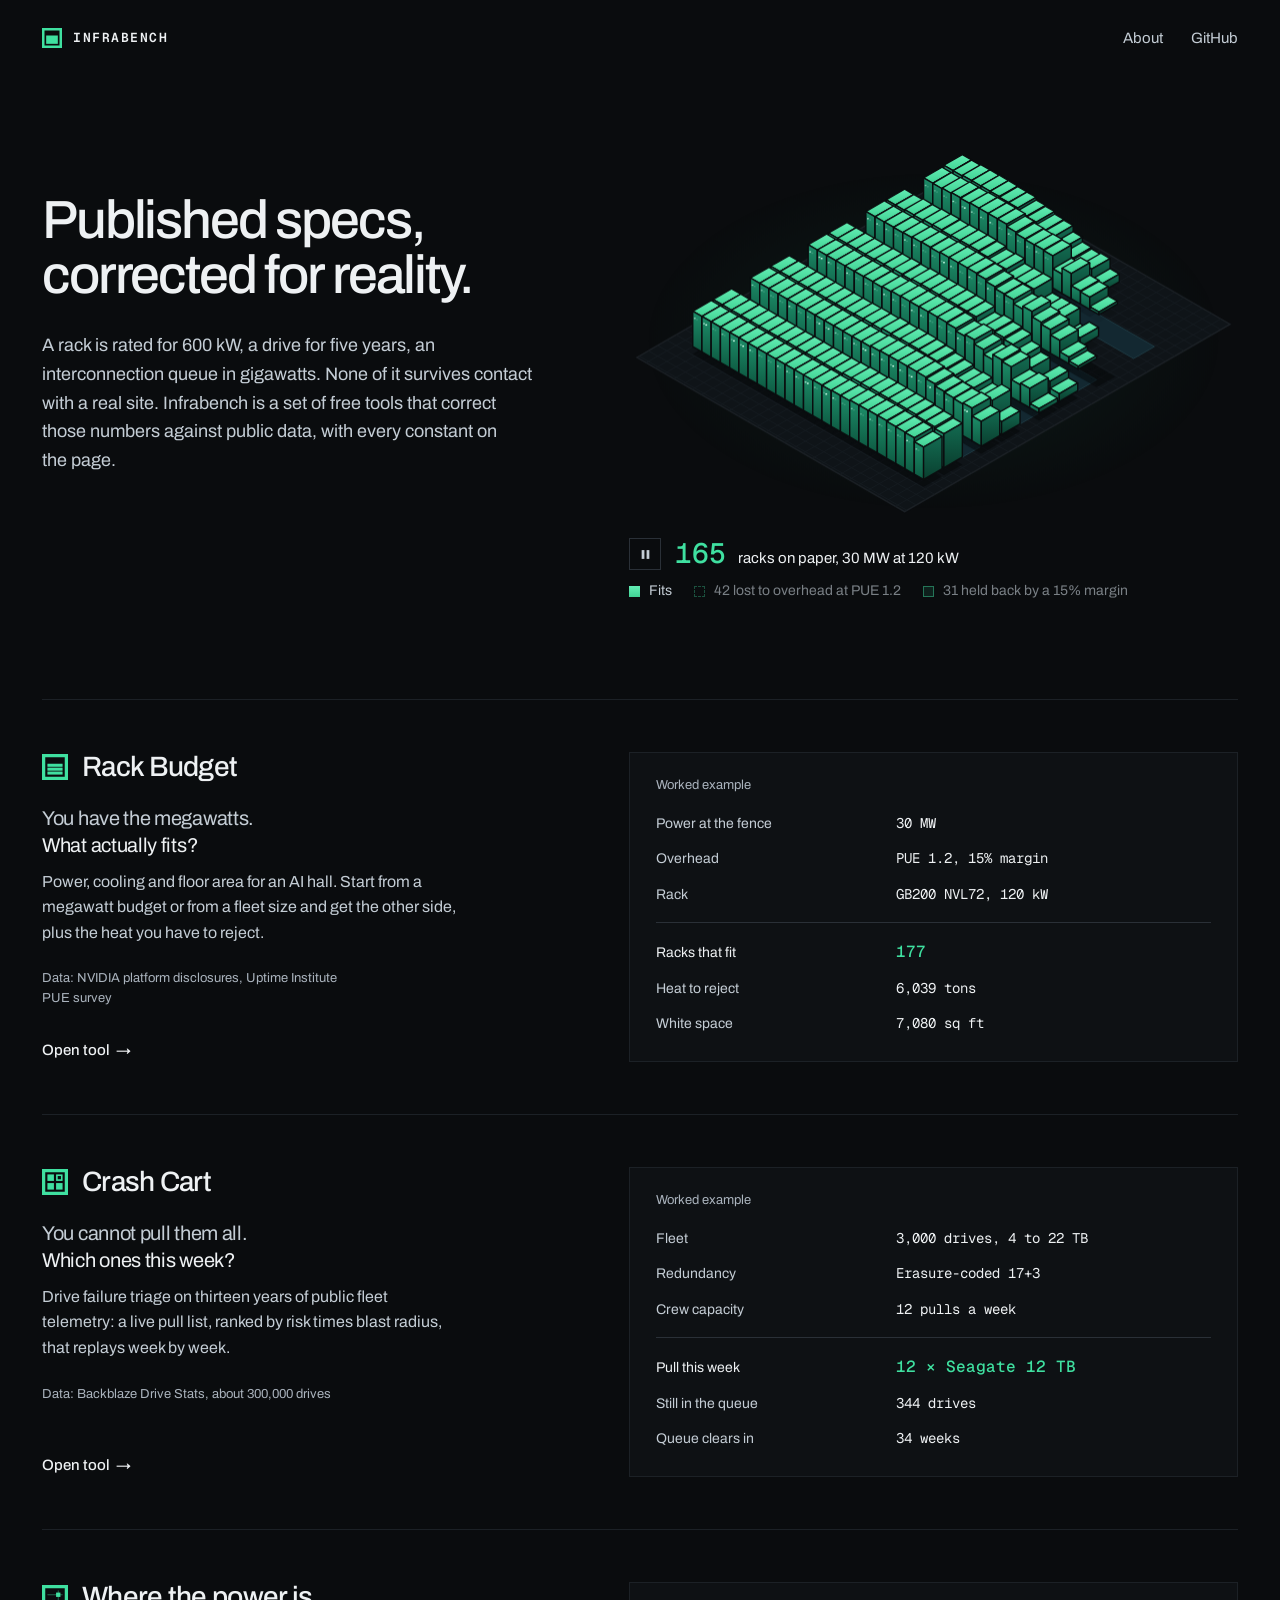
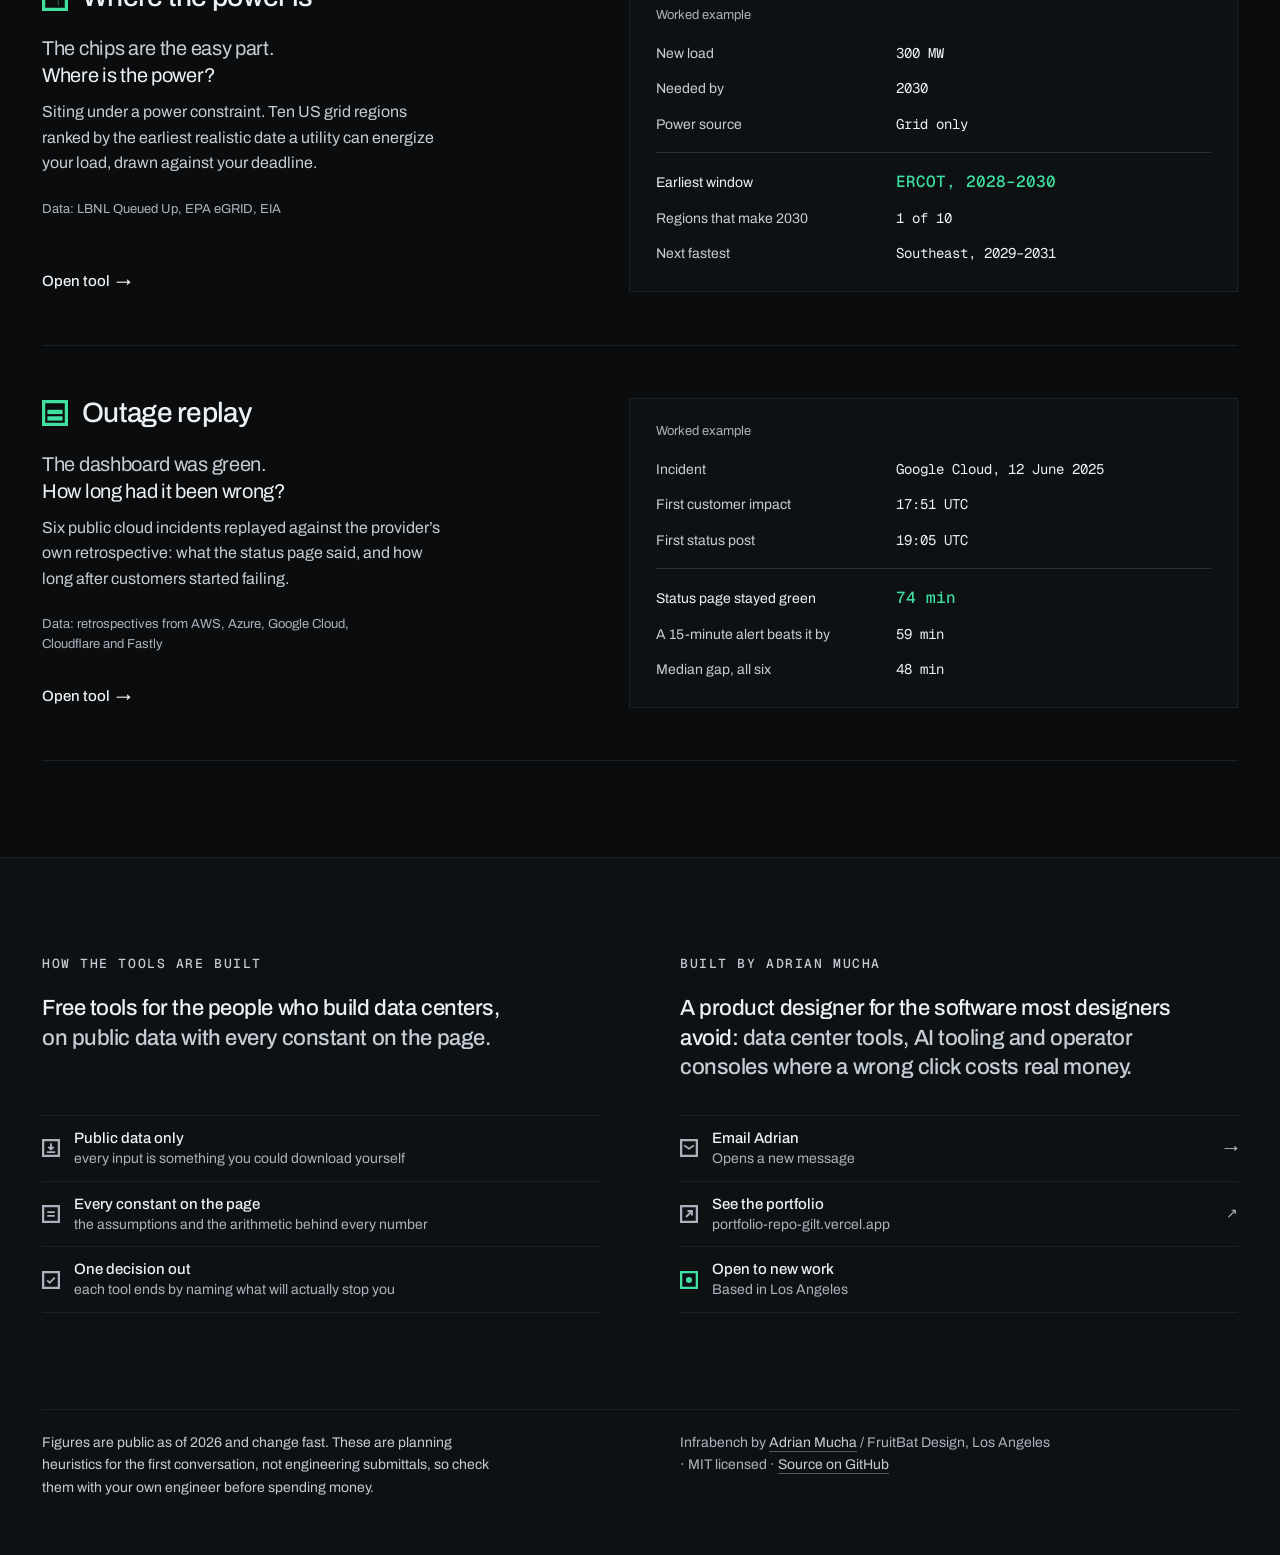
==== index.html @ 95b8adca "Point Email Adrian at hello@adrianmucha.us The sign-off's mailto on the home page and all four tool " ====
<!DOCTYPE html>
<html lang="en">
<head>
<meta charset="utf-8">
<meta name="viewport" content="width=device-width, initial-scale=1">
<title>Infrabench · Tools for the people who build data centers</title>
<meta name="description" content="Open tools for data center and infrastructure work. Public data, every constant shown, one decision out. Built by Adrian Mucha.">
<meta property="og:title" content="Infrabench · Tools for the people who build data centers">
<meta property="og:description" content="Open tools for data center and infrastructure work. Public data, every constant shown, one decision out.">
<meta property="og:type" content="website">
<meta property="og:image" content="/og.png">
<meta name="twitter:card" content="summary_large_image">
<link rel="icon" href="/favicon.svg" type="image/svg+xml">
<link rel="icon" href="/favicon.png" type="image/png">
<link rel="apple-touch-icon" href="/apple-touch-icon.png">
<link rel="preconnect" href="https://fonts.googleapis.com">
<link rel="preconnect" href="https://fonts.gstatic.com" crossorigin>
<link href="https://fonts.googleapis.com/css2?family=Archivo:wght@400;500;600&family=Geist+Mono:wght@400;500;600&display=swap" rel="stylesheet">
<link rel="preconnect" href="https://www.googletagmanager.com">
<script src="/assets/analytics.js"></script>
<script defer src="https://cdn.vercel-insights.com/v1/script.js"></script>
<!-- Google tag (gtag.js) -->
<script async src="https://www.googletagmanager.com/gtag/js?id=G-B4K7J0G5X6"></script>
<script>
  window.dataLayer = window.dataLayer || [];
  function gtag(){dataLayer.push(arguments);}
  gtag('js', new Date());
  gtag('config', 'G-B4K7J0G5X6');
</script>
<style>
  /* The index is a table of contents, not a landing page: a statement, the four tools
     with the answer each one gives, and who made them. Decoration is out; the brand
     glyphs and the worked examples carry the page. Mono is for the wordmark and for
     numbers, never for labels. Green marks the brand and the answer; its one other use is
     the focus ring. */
  :root{
    color-scheme:dark;
    --bg:#0A0C0E;          /* page surface */
    --bg2:#0E1114;         /* raised, one step */
    --line:#1C2126;        /* hairline */
    --line2:#2A3037;       /* stronger rule */
    --tx:#EEF1F3;          /* primary text */
    /* The greys are set for APCA, not only WCAG 2: secondary text carries body copy, so it
       clears Lc 75 on both surfaces; fine print is 13-14 px labels, so it clears Lc 60.
       Each was lifted in OKLCH lightness alone, keeping its chroma and hue. */
    --tx2:#C4CDD5;         /* secondary text   oklch(0.843 0.015 248), Lc 75 */
    --tx3:#AAB3BD;         /* fine print       oklch(0.763 0.018 254), Lc 60 */
    --grn:#3FE0A0;         /* signal green: the brand glyph, the answer, and focus */
    /* Role tokens for controls. Same values as some text and surface tokens today, but
       their own roles, so a change to text colour never repaints a button by accident. */
    --action-bg:#EEF1F3;         /* the one filled action */
    --action-bg-hover:#FFFFFF;
    --action-fg:#0A0C0E;
    --control-border:#2A3037;    /* outlined controls */
    --control-border-hover:#7B838D;
    --link-underline:rgba(168,176,184,.45);
    /* One role-based scale. Larger screens step it up by redefining these, not by
       resizing selectors one at a time. */
    --fs-caption:13px;               /* sources, figure captions, the wordmark */
    --fs-small:14px;                 /* ledger rows, the legend, the footer */
    --fs-ui:15px;                    /* nav, links, buttons, the hall's label */
    --fs-body:16px;                  /* descriptions, about copy, a ledger's answer */
    --fs-lead:18px;                  /* the intro paragraph */
    --fs-sub:20px;                   /* each tool's question */
    --fs-heading:22px;               /* about headings */
    --fs-title:28px;                 /* tool names, the hall's counter */
    --fs-display:clamp(38px,4.2vw,60px);
    /* The page's two columns. The intro, every tool row and the about section share them,
       so the hall, the worked examples and the credit all start on the same edge. */
    --cols:minmax(0,5fr) minmax(0,6fr);
    --col-gap:80px;
    --sans:"Archivo",-apple-system,BlinkMacSystemFont,"Segoe UI",Helvetica,Arial,sans-serif;
    --mono:"Geist Mono",ui-monospace,SFMono-Regular,Menlo,Consolas,monospace;
  }
  /* on the narrowest phones the headline drops a little so it keeps its two-line break */
  @media(max-width:700px){:root{--fs-lead:17px;--fs-display:clamp(34px,9.7vw,38px)}}
  @media(min-width:1680px){:root{--fs-caption:14px;--fs-small:15px;--fs-ui:16px;--fs-body:17px;--fs-lead:20px;
    --fs-sub:23px;--fs-heading:26px;--fs-title:34px;--fs-display:72px;--col-gap:112px}}
  @media(min-width:2200px){:root{--fs-small:16px;--fs-body:18px;--fs-lead:21px;--fs-sub:24px;--fs-title:36px;--fs-display:80px;--col-gap:136px}}
  *{box-sizing:border-box}
  html{-webkit-text-size-adjust:100%;text-size-adjust:100%}
  body{margin:0;background:var(--bg);color:var(--tx);font-family:var(--sans);font-size:var(--fs-body);line-height:1.6;
    -webkit-font-smoothing:antialiased;-moz-osx-font-smoothing:grayscale}
  .wrap{max-width:1260px;margin:0 auto;padding:0 32px}
  @media(max-width:640px){.wrap{padding:0 20px}}
  a{color:inherit}
  :focus-visible{outline:2px solid var(--grn);outline-offset:3px}
  .sr-only{position:absolute;width:1px;height:1px;margin:-1px;padding:0;overflow:hidden;clip:rect(0 0 0 0);white-space:nowrap;border:0}
  .skip{position:absolute;inset-inline-start:-9999px;top:0;z-index:10;padding:12px 18px;background:var(--action-bg);color:var(--action-fg);font-weight:600;font-size:var(--fs-ui)}
  .skip:focus{inset-inline-start:0}
  .glyph{color:var(--grn);flex:none;display:block}

  /* ---------- header ---------- */
  .top{display:flex;align-items:center;justify-content:space-between;gap:24px;min-height:76px}
  .brand{display:inline-flex;align-items:center;gap:11px;text-decoration:none;
    font-family:var(--mono);font-size:var(--fs-caption);font-weight:600;letter-spacing:.12em;text-transform:uppercase}
  .brand .glyph{width:20px;height:20px}
  .top nav{display:flex;gap:28px}
  .top nav a{font-size:var(--fs-ui);color:var(--tx2);text-decoration:none;padding:12px 0}
  .top nav a:hover{color:var(--tx)}

  /* ---------- intro: the statement, and the hall that proves it ----------
     Same column split as the tool rows, so the hall lines up with the worked examples.
     The figure spans two rows through a subgrid, the drawing in the first and its caption
     in the second, so the text centers on the hall itself rather than on hall plus caption. */
  .intro{display:grid;grid-template-columns:var(--cols);grid-template-rows:auto auto;column-gap:var(--col-gap);padding-block:72px 96px}
  .intro-text{grid-column:1;grid-row:1;align-self:center}
  /* side by side, the column is the measure; stacked, 14ch keeps the two-line break */
  @media(min-width:901px){.intro h1{max-width:none}}
  @media(max-width:900px){
    .intro{grid-template-columns:minmax(0,1fr);grid-template-rows:none;row-gap:44px}
    .intro-text,.intro .hall{grid-column:auto;grid-row:auto}
    .intro .hall{display:block}
  }
  @media(max-width:700px){.intro{padding-block:40px 64px;row-gap:36px}}
  h1{font-size:var(--fs-display);font-weight:500;line-height:1.02;letter-spacing:-.04em;margin:0;max-width:14ch;text-wrap:balance}
  /* ch is Archivo's 0, about a quarter wider than its average letter: 50ch is ~66 characters */
  .lede{font-size:var(--fs-lead);color:var(--tx2);max-width:50ch;margin:28px 0 0;text-wrap:pretty}
  @media(max-width:700px){.lede{margin-top:22px}}

  /* The hall. 30 MW at 120 kW a rack is 250 racks on paper. PUE 1.2 takes 42 of them
     (25 MW of IT is 208 racks) and a 15 percent margin holds back 31 more, leaving 177.
     All 250 positions are drawn: solid where a rack fits, dashed where the overhead took
     it, glass where the margin holds it back. The brand mark's grammar, the spec drawn
     over the solid, at the scale of a room. It is a canvas so the racks can move: the hall
     builds itself, then each correction is a scan that sweeps the hall, and the racks it
     cannot power sink into their outlines as it passes; the ones left standing run status lights.
     Then a long hold on the answer, and the hall rebuilds. Without motion it is simply the
     answer, still, and the play control never appears. The aspect is set here so the space
     is held before the script draws. */
  .hall{grid-column:2;grid-row:1 / span 2;display:grid;grid-template-rows:subgrid;margin:0}
  .hall canvas{display:block;width:100%;height:auto;aspect-ratio:308.5 / 188.7}
  .hall figcaption{margin-top:18px}
  /* top-aligned, so the button stays level with the counter when the label reserves two lines */
  .tally{display:flex;align-items:flex-start;gap:14px}
  .read{display:flex;align-items:baseline;gap:12px;margin:0}
  .read .n{font-family:var(--mono);font-size:var(--fs-title);font-weight:500;line-height:1.1;color:var(--grn);font-variant-numeric:tabular-nums}
  /* The three step labels share one grid cell, so the cell is always as tall as the
     longest, which wraps on a small phone, and nothing below it moves as they change.
     The idle ones are hidden from screen readers too; visibility waits out the fade. */
  .read .what{display:grid;min-width:0;font-size:var(--fs-ui);line-height:1.45;color:var(--tx)}
  .read .what > span{grid-area:1 / 1;visibility:hidden;opacity:0;transition:opacity .35s ease,visibility 0s linear .35s}
  .read .what > .on{visibility:visible;opacity:1;transition:opacity .45s ease .25s,visibility 0s}
  /* play and pause, in front of the counter like a player's transport */
  .pp{flex:none;display:grid;place-items:center;width:32px;height:32px;padding:0;background:none;
    border:1px solid var(--control-border);color:var(--tx2);cursor:pointer}
  .pp:hover{color:var(--tx);border-color:var(--control-border-hover)}
  /* the display above would otherwise beat the attribute, leaving a dead button when nothing moves */
  .pp[hidden]{display:none}
  .pp svg{width:11px;height:11px;display:block}
  .pp .i-play,.pp.is-paused .i-pause{display:none}
  .pp.is-paused .i-play{display:block}
  .keys{display:flex;flex-wrap:wrap;gap:6px 22px;margin:10px 0 0;padding:0;list-style:none;font-size:var(--fs-small);color:var(--tx2)}
  /* a long legend item wraps rather than running off a narrow screen; its swatch stays on the first line */
  .key{display:inline-flex;align-items:flex-start;gap:9px}
  .sw{width:11px;height:11px;flex:none;margin-top:calc((1lh - 11px) / 2)}
  .sw.fit{background:linear-gradient(#63EEB4,#41D294)}
  .sw.oh{border:1px dashed rgba(63,224,160,.55)}
  .sw.mg{border:1px solid rgba(63,224,160,.8);background:rgba(63,224,160,.16)}
  /* while it plays, each key lights when its correction lands */
  .keys .key{transition:opacity .9s ease}
  /* still legible while it waits (Lc 34, above APCA's floor of 30 for inactive text) */
  .hall[data-step="0"] .key.oh,.hall[data-step="0"] .key.mg,.hall[data-step="1"] .key.mg{opacity:.6}

  /* ---------- the tools ----------
     One row per tool. The left column says what it is; the right shows what it gives
     back, using the inputs the tool opens with, so the numbers here match the page you
     land on. The whole row is the link; the visible "Open tool" is its label. */
  .tools{list-style:none;margin:0;padding:0;border-top:1px solid var(--line)}
  .tool{position:relative;display:grid;grid-template-columns:var(--cols);grid-template-rows:auto 1fr;
    grid-template-areas:"text ex" "go ex";column-gap:var(--col-gap);padding:52px 0;border-bottom:1px solid var(--line)}
  .t-text{grid-area:text}
  /* stacked: the link follows the example instead of splitting the tool from it */
  @media(max-width:900px){.tool{grid-template-columns:minmax(0,1fr);grid-template-rows:none;grid-template-areas:"text" "ex" "go";padding:40px 0 36px}
    .tool .ex{margin-top:28px}}
  .t-name{display:flex;align-items:center;gap:14px;margin:0;font-size:var(--fs-title);font-weight:500;letter-spacing:-.025em;line-height:1.1}
  .t-name .glyph{width:26px;height:26px}
  .t-q{font-size:var(--fs-sub);line-height:1.35;letter-spacing:-.015em;color:var(--tx);margin:22px 0 0}
  .t-q span{display:block;color:var(--tx2)}
  .t-d{font-size:var(--fs-body);color:var(--tx2);margin:10px 0 0;max-width:46ch;text-wrap:pretty}
  .t-src{font-size:var(--fs-caption);line-height:1.5;color:var(--tx3);margin:24px 0 0;max-width:46ch;text-wrap:pretty}
  .go{grid-area:go;align-self:end;justify-self:start;display:inline-flex;align-items:baseline;gap:6px;padding-top:28px;
    font-size:var(--fs-ui);font-weight:500;color:var(--tx);text-decoration:none}
  /* the arrow is part of the link, so it takes the link's colour; green is not for actions */
  /* stretch the link over the row, and draw its focus ring around the row */
  .go::after{content:"";position:absolute;inset:0}
  .go:focus-visible{outline:none}
  .go:focus-visible::after{outline:2px solid var(--grn);outline-offset:8px}
  .tool:hover .go{text-decoration:underline;text-decoration-thickness:1px;text-underline-offset:.3em}

  /* the worked example: inputs, a rule, then what comes out. The answer is green. */
  .ex{grid-area:ex;align-self:start;margin:0;background:var(--bg2);border:1px solid var(--line);padding:22px 26px 20px}
  @media(max-width:640px){.ex{padding:18px 18px 16px}}
  .ex figcaption{font-size:var(--fs-caption);color:var(--tx3);margin:0 0 10px}
  /* Narrow panel: label at the start, value at the end of the same row. Wide panel: the
     labels form a column and each value sits beside its own, since a value 450 px from
     its label groups with the label below it instead. The panel decides, not the viewport. */
  .ex{container-type:inline-size}
  .ex dl{margin:0}
  .ex dl div{display:flex;flex-wrap:wrap;justify-content:space-between;align-items:baseline;gap:2px 24px;padding:6px 0}
  .ex dt{font-size:var(--fs-small);color:var(--tx2)}
  .ex dd{margin:0;margin-inline-start:auto;font-family:var(--mono);font-size:var(--fs-small);color:var(--tx);text-align:end;font-variant-numeric:tabular-nums}
  .ex .out{border-top:1px solid var(--line2);margin-top:10px;padding-top:16px}
  @container (min-width:460px){
    /* one label track for all four panels (the longest label is 12.4em), so every value
       column starts on the same edge; a longer label would widen it rather than wrap */
    .ex dl{display:grid;grid-template-columns:minmax(max-content,13em) minmax(0,1fr);align-items:baseline}
    .ex dl div{display:contents}
    .ex dt,.ex dd{padding-block:6px}
    .ex dd{margin:0;padding-inline-start:32px;text-align:start}
    /* the gap between the cells is padding, not column-gap, and the rule above the answers
       is drawn once as its own full-width row: on the cells, baseline alignment stepped it */
    .ex .out::before{content:"";grid-column:1 / -1;border-top:1px solid var(--line2);margin-top:10px}
    .ex .out dt,.ex .out dd{padding-top:16px}
  }
  .ex .ans dt{color:var(--tx)}
  .ex .ans dd{color:var(--grn);font-size:var(--fs-body);font-weight:500}
  .tool:hover .ex{border-color:var(--line2)}

  @media (prefers-reduced-motion: no-preference){
    html{scroll-behavior:smooth}
    .go .arr{display:inline-block;transition:transform .18s ease}
    .tool:hover .go .arr{transform:translateX(4px)}
    .ex{transition:border-color .18s ease}
  }

  /* ---------- about and footer ----------
     The page's sign-off, built the way the tool pages end theirs, so the suite closes the
     same everywhere: a full-bleed band one step up from the page, and two mirrored halves,
     each a label in the wordmark's voice, a two-tone line and three rows. The halves share
     their rows through a subgrid, so the labels, the lines and the lists start level
     whatever the lines' lengths. The footer keeps the halves: the disclaimer on the left,
     the credit on the right. */
  .about{margin-top:96px;padding-block:96px;background:var(--bg2);border-top:1px solid var(--line);scroll-margin-top:24px}
  footer{background:var(--bg2)}
  .about .wrap,footer .wrap{display:grid;grid-template-columns:repeat(2,minmax(0,1fr));column-gap:var(--col-gap)}
  .about .wrap{grid-template-rows:repeat(3,auto)}
  .so-half{grid-row:span 3;display:grid;grid-template-rows:subgrid}
  .so-label{margin:0 0 20px;font-family:var(--mono);font-size:var(--fs-caption);font-weight:500;letter-spacing:.12em;
    line-height:20px;text-transform:uppercase;color:var(--tx2)}
  .so-line{margin:0;font-size:var(--fs-heading);font-weight:500;letter-spacing:-.02em;line-height:1.35;color:var(--tx);text-wrap:balance}
  .so-line span{color:var(--tx2)}
  .so-rows{align-self:start;list-style:none;margin:32px 0 0;padding:0;border-bottom:1px solid var(--line)}
  .so-rows li > *{display:grid;grid-template-columns:auto minmax(0,1fr) auto;align-items:center;column-gap:14px;padding:12px 0;
    border-top:1px solid var(--line);color:var(--tx2);text-decoration:none}
  .so-rows .glyph{width:18px;height:18px;color:var(--tx3)}
  .so-name{display:block;font-size:var(--fs-ui);font-weight:500;line-height:1.4;color:var(--tx)}
  .so-what{display:block;font-size:var(--fs-small);line-height:1.4;color:var(--tx3)}
  .so-end{font-size:var(--fs-small);color:var(--tx3)}
  /* the links light up on hover; availability is a status, so its glyph stays green */
  .so-rows a:hover .glyph,.so-open .glyph{color:var(--grn)}
  .so-rows a:hover .so-end{color:var(--tx)}
  footer{padding:0 0 56px;font-size:var(--fs-small);color:var(--tx3)}
  /* the rule sits inside the content edge, like the rules between the tool rows */
  footer .wrap::before{content:"";grid-column:1 / -1;border-top:1px solid var(--line);margin-bottom:22px}
  footer p{margin:0;max-width:58ch;text-wrap:pretty}
  /* the disclaimer is three lines of reading, so it takes the body grey (Lc 75); the
     credit beside it stays on the caption grey (Lc 60) */
  footer .fine{color:var(--tx2)}
  /* the credit wraps where it must; the short items after it never split */
  footer .meta span + span{white-space:nowrap}
  /* stacked, the author comes first */
  @media(max-width:900px){
    .about{margin-top:64px;padding-block:64px}
    .about .wrap,footer .wrap{grid-template-columns:minmax(0,1fr)}
    .about .wrap{grid-template-rows:none;row-gap:64px}
    .so-half{grid-row:auto;display:block}
    .about .me{order:-1}
    .so-line{font-size:var(--fs-sub)}
    footer .wrap{row-gap:14px}
  }
  /* color alone sets these 1.75:1 from the fine print around them; the underline makes them links */
  footer a{color:var(--tx2);white-space:nowrap;text-decoration:underline;text-decoration-thickness:1px;
    text-underline-offset:.3em;text-decoration-color:var(--link-underline)}
  footer a:hover{color:var(--tx);text-decoration-color:currentColor}

  /* ---------- large screens ----------
     The container steps match the tool pages (1260, 1520, 1720) so the wordmark holds
     its place as you move between them. Type steps up with it; a wider frame with the
     laptop sizes inside reads as a small page with big margins. */
  @media(min-width:1680px){
    .wrap{max-width:1520px}
    .top{min-height:84px}
    .brand{gap:12px}
    .brand .glyph{width:22px;height:22px}
    .intro{padding-block:88px 120px}
    .hall figcaption{margin-top:22px}
    .pp{width:36px;height:36px}
    .pp svg{width:12px;height:12px}
    .lede{margin-top:32px}
    .tool{padding:64px 0}
    .t-name{gap:16px}
    .t-name .glyph{width:30px;height:30px}
    .t-q{margin-top:26px}
    .t-d{margin-top:12px}
    .t-src{margin-top:28px}
    .go{padding-top:32px}
    .ex{padding:28px 32px 26px}
    .ex figcaption{margin-bottom:12px}
    .ex dl div,.ex dt,.ex dd{padding-block:8px}
    .ex .out dt,.ex .out dd{padding-top:18px}
    .about{margin-top:120px;padding-block:120px}
    footer{padding:0 0 72px}
    footer .wrap::before{margin-bottom:28px}
  }
  @media(min-width:2200px){.wrap{max-width:1720px}}

  /* Short desktop screens. A 13-inch laptop under browser chrome is about 780 px tall and a
     1366 x 768 one about 640, where the hero filled the whole screen and the page looked
     finished at the fold. Here the intro tightens and the hall caps its height at the
     viewport less 400 px (by width, so it scales and keeps its edge; 1.635 is its aspect),
     which leaves the first tool's name and question showing below it. */
  @media(min-width:901px) and (max-height:860px){
    .intro{padding-block:40px 56px}
    .hall canvas{width:min(100%,max(320px,calc((100vh - 400px) * 1.635)))}
  }
</style>
</head>
<body>

<a class="skip" href="#main">Skip to content</a>

<!-- Brand glyphs from .github/assets/logo/glyph: the drawn mark, and one per tool in
     the same grammar. Inlined so they take the page's green through currentColor. -->
<svg width="0" height="0" style="position:absolute" aria-hidden="true">
  <symbol id="g-infrabench" viewBox="0 0 24 24"><rect x="1.5" y="1.5" width="21" height="21" fill="none" stroke="currentColor" stroke-width="3"/><rect x="5" y="9" width="14" height="10" fill="currentColor"/></symbol>
  <symbol id="g-rack-budget" viewBox="0 0 24 24"><rect x="1.5" y="1.5" width="21" height="21" fill="none" stroke="currentColor" stroke-width="3"/><rect x="5" y="16.2" width="14" height="2.8" fill="currentColor"/><rect x="5" y="12.6" width="14" height="2.8" fill="currentColor"/><rect x="5" y="9" width="14" height="2.8" fill="currentColor"/></symbol>
  <symbol id="g-crash-cart" viewBox="0 0 24 24"><rect x="1.5" y="1.5" width="21" height="21" fill="none" stroke="currentColor" stroke-width="3"/><rect x="5" y="5" width="6" height="6" fill="currentColor"/><rect x="5" y="13" width="6" height="6" fill="currentColor"/><rect x="13" y="13" width="6" height="6" fill="currentColor"/><rect x="13.75" y="5.75" width="4.5" height="4.5" fill="none" stroke="currentColor" stroke-width="1.5"/></symbol>
  <symbol id="g-power-map" viewBox="0 0 24 24"><rect x="1.5" y="1.5" width="21" height="21" fill="none" stroke="currentColor" stroke-width="3"/><line x1="5" y1="9" x2="19" y2="9" stroke="currentColor" stroke-width="0.8" opacity="0.5"/><line x1="15" y1="5" x2="15" y2="19" stroke="currentColor" stroke-width="0.8" opacity="0.5"/><rect x="13" y="7" width="4" height="4" fill="currentColor"/></symbol>
  <symbol id="g-outage-replay" viewBox="0 0 24 24"><rect x="1.5" y="1.5" width="21" height="21" fill="none" stroke="currentColor" stroke-width="3"/><rect x="5" y="9" width="14" height="4" fill="currentColor"/><rect x="5" y="15" width="14" height="4" fill="currentColor"/></symbol>
  <symbol id="g-public" viewBox="0 0 24 24"><rect x="1.5" y="1.5" width="21" height="21" fill="none" stroke="currentColor" stroke-width="3"/><path d="M12 5.5v8M8.5 10.5 12 14l3.5-3.5M6.5 17.5h11" fill="none" stroke="currentColor" stroke-width="2.4"/></symbol>
  <symbol id="g-const" viewBox="0 0 24 24"><rect x="1.5" y="1.5" width="21" height="21" fill="none" stroke="currentColor" stroke-width="3"/><path d="M7 9.5h10M7 14.5h10" fill="none" stroke="currentColor" stroke-width="2.4"/></symbol>
  <symbol id="g-decide" viewBox="0 0 24 24"><rect x="1.5" y="1.5" width="21" height="21" fill="none" stroke="currentColor" stroke-width="3"/><path d="M7 12.5l3.2 3.2L17 8.8" fill="none" stroke="currentColor" stroke-width="2.4"/></symbol>
  <symbol id="g-mail" viewBox="0 0 24 24"><rect x="1.5" y="1.5" width="21" height="21" fill="none" stroke="currentColor" stroke-width="3"/><path d="M5.5 8.5 12 13l6.5-4.5" fill="none" stroke="currentColor" stroke-width="2.4"/></symbol>
  <symbol id="g-out" viewBox="0 0 24 24"><rect x="1.5" y="1.5" width="21" height="21" fill="none" stroke="currentColor" stroke-width="3"/><path d="M8 16 16 8M10 8h6v6" fill="none" stroke="currentColor" stroke-width="2.4"/></symbol>
  <symbol id="g-open" viewBox="0 0 24 24"><rect x="1.5" y="1.5" width="21" height="21" fill="none" stroke="currentColor" stroke-width="3"/><circle cx="12" cy="12" r="4" fill="currentColor"/></symbol>
</svg>

<header class="wrap top">
  <a class="brand" href="/"><svg class="glyph" aria-hidden="true"><use href="#g-infrabench"/></svg>Infrabench</a>
  <nav aria-label="Site">
    <a href="#about">About</a>
    <a href="https://github.com/adrianomucha/infrabench" target="_blank" rel="noopener">GitHub</a>
  </nav>
</header>

<main id="main" tabindex="-1">

<div class="wrap intro">
  <div class="intro-text">
    <h1>Published specs, corrected for reality.</h1>
    <p class="lede">A rack is rated for 600&nbsp;kW, a drive for five years, an interconnection queue in gigawatts. None of it survives contact with a real site. Infrabench is a set of free tools that correct those numbers against public data, with every constant on the page.</p>
  </div>
  <figure class="hall">
    <!-- drawn by the script at the end of the page; its aspect is set in the styles so
         the space is reserved before it runs -->
    <canvas id="hall" aria-hidden="true"></canvas>
    <figcaption>
      <div class="tally">
        <button class="pp" id="hallPlay" type="button" aria-label="Pause the animation" title="Pause the animation" hidden>
          <svg class="i-pause" viewBox="0 0 10 10" aria-hidden="true"><rect x="1.5" y="1" width="2.5" height="8" fill="currentColor"/><rect x="6" y="1" width="2.5" height="8" fill="currentColor"/></svg>
          <svg class="i-play" viewBox="0 0 10 10" aria-hidden="true"><path d="M2.6 1L9.6 5L2.6 9Z" fill="currentColor"/></svg>
        </button>
        <p class="read"><span class="n" id="hallN">177</span> <span class="what" id="hallWhat"><span>racks on paper, 30&nbsp;MW at 120&nbsp;kW</span><span>racks after PUE&nbsp;1.2</span><span class="on">racks fit, of 250 on paper</span></span></p>
      </div>
      <ul class="keys">
        <li class="key"><span class="sw fit" aria-hidden="true"></span>Fits</li>
        <li class="key oh"><span class="sw oh" aria-hidden="true"></span>42 lost to overhead at PUE&nbsp;1.2</li>
        <li class="key mg"><span class="sw mg" aria-hidden="true"></span>31 held back by a 15% margin</li>
      </ul>
    </figcaption>
  </figure>
</div>

<div class="wrap">
  <!-- Example figures are each tool's opening state. If a tool's defaults or model
       change, update its numbers here to match. -->
  <ol class="tools" role="list" aria-label="Tools">

    <li class="tool">
      <div class="t-text">
        <h2 class="t-name"><svg class="glyph" aria-hidden="true"><use href="#g-rack-budget"/></svg>Rack Budget</h2>
        <p class="t-q"><span>You have the megawatts.</span> What actually fits?</p>
        <p class="t-d">Power, cooling and floor area for an AI hall. Start from a megawatt budget or from a fleet size and get the other side, plus the heat you have to reject.</p>
        <p class="t-src">Data: NVIDIA platform disclosures, Uptime Institute PUE survey</p>
      </div>
      <figure class="ex">
        <figcaption>Worked example</figcaption>
        <dl>
          <div><dt>Power at the fence</dt><dd>30&nbsp;MW</dd></div>
          <div><dt>Overhead</dt><dd>PUE&nbsp;1.2, 15% margin</dd></div>
          <div><dt>Rack</dt><dd>GB200 NVL72, 120&nbsp;kW</dd></div>
          <div class="out ans"><dt>Racks that fit</dt><dd>177</dd></div>
          <div><dt>Heat to reject</dt><dd>6,039&nbsp;tons</dd></div>
          <div><dt>White space</dt><dd>7,080&nbsp;sq&nbsp;ft</dd></div>
        </dl>
      </figure>
      <a class="go" href="/rack-budget/">Open tool<span class="sr-only">: Rack Budget</span><span class="arr" aria-hidden="true">&rarr;</span></a>
    </li>

    <li class="tool">
      <div class="t-text">
        <h2 class="t-name"><svg class="glyph" aria-hidden="true"><use href="#g-crash-cart"/></svg>Crash Cart</h2>
        <p class="t-q"><span>You cannot pull them all.</span> Which ones this week?</p>
        <p class="t-d">Drive failure triage on thirteen years of public fleet telemetry: a live pull list, ranked by risk times blast radius, that replays week by week.</p>
        <p class="t-src">Data: Backblaze Drive Stats, about 300,000 drives</p>
      </div>
      <figure class="ex">
        <figcaption>Worked example</figcaption>
        <dl>
          <div><dt>Fleet</dt><dd>3,000 drives, 4 to 22&nbsp;TB</dd></div>
          <div><dt>Redundancy</dt><dd>Erasure-coded 17+3</dd></div>
          <div><dt>Crew capacity</dt><dd>12 pulls a week</dd></div>
          <div class="out ans"><dt>Pull this week</dt><dd>12&nbsp;&times; Seagate 12&nbsp;TB</dd></div>
          <div><dt>Still in the queue</dt><dd>344&nbsp;drives</dd></div>
          <div><dt>Queue clears in</dt><dd>34&nbsp;weeks</dd></div>
        </dl>
      </figure>
      <a class="go" href="/crash-cart/">Open tool<span class="sr-only">: Crash Cart</span><span class="arr" aria-hidden="true">&rarr;</span></a>
    </li>

    <li class="tool">
      <div class="t-text">
        <h2 class="t-name"><svg class="glyph" aria-hidden="true"><use href="#g-power-map"/></svg>Where the power is</h2>
        <p class="t-q"><span>The chips are the easy part.</span> Where is the power?</p>
        <p class="t-d">Siting under a power constraint. Ten US grid regions ranked by the earliest realistic date a utility can energize your load, drawn against your deadline.</p>
        <p class="t-src">Data: LBNL Queued Up, EPA eGRID, EIA</p>
      </div>
      <figure class="ex">
        <figcaption>Worked example</figcaption>
        <dl>
          <div><dt>New load</dt><dd>300&nbsp;MW</dd></div>
          <div><dt>Needed by</dt><dd>2030</dd></div>
          <div><dt>Power source</dt><dd>Grid only</dd></div>
          <div class="out ans"><dt>Earliest window</dt><dd>ERCOT, 2028&ndash;2030</dd></div>
          <div><dt>Regions that make 2030</dt><dd>1 of 10</dd></div>
          <div><dt>Next fastest</dt><dd>Southeast, 2029&ndash;2031</dd></div>
        </dl>
      </figure>
      <a class="go" href="/where-the-power-is/">Open tool<span class="sr-only">: Where the power is</span><span class="arr" aria-hidden="true">&rarr;</span></a>
    </li>

    <li class="tool">
      <div class="t-text">
        <h2 class="t-name"><svg class="glyph" aria-hidden="true"><use href="#g-outage-replay"/></svg>Outage replay</h2>
        <p class="t-q"><span>The dashboard was green.</span> How long had it been wrong?</p>
        <p class="t-d">Six public cloud incidents replayed against the provider&rsquo;s own retrospective: what the status page said, and how long after customers started failing.</p>
        <p class="t-src">Data: retrospectives from AWS, Azure, Google Cloud, Cloudflare and Fastly</p>
      </div>
      <figure class="ex">
        <figcaption>Worked example</figcaption>
        <dl>
          <div><dt>Incident</dt><dd>Google Cloud, 12&nbsp;June 2025</dd></div>
          <div><dt>First customer impact</dt><dd>17:51&nbsp;UTC</dd></div>
          <div><dt>First status post</dt><dd>19:05&nbsp;UTC</dd></div>
          <div class="out ans"><dt>Status page stayed green</dt><dd>74&nbsp;min</dd></div>
          <div><dt>A 15-minute alert beats it by</dt><dd>59&nbsp;min</dd></div>
          <div><dt>Median gap, all six</dt><dd>48&nbsp;min</dd></div>
        </dl>
      </figure>
      <a class="go" href="/outage-replay/">Open tool<span class="sr-only">: Outage replay</span><span class="arr" aria-hidden="true">&rarr;</span></a>
    </li>

  </ol>
</div>

<section class="about" id="about" aria-label="About">
  <div class="wrap">
    <div class="so-half rules">
      <h2 class="so-label">How the tools are built</h2>
      <p class="so-line">Free tools for the people who build data centers, <span>on public data with every constant on the page.</span></p>
      <ul class="so-rows" aria-label="The rules every tool follows">
        <li><div><svg class="glyph" aria-hidden="true"><use href="#g-public"/></svg><span><span class="so-name">Public data only</span><span class="so-what">every input is something you could download yourself</span></span></div></li>
        <li><div><svg class="glyph" aria-hidden="true"><use href="#g-const"/></svg><span><span class="so-name">Every constant on the page</span><span class="so-what">the assumptions and the arithmetic behind every number</span></span></div></li>
        <li><div><svg class="glyph" aria-hidden="true"><use href="#g-decide"/></svg><span><span class="so-name">One decision out</span><span class="so-what">each tool ends by naming what will actually stop you</span></span></div></li>
      </ul>
    </div>
    <div class="so-half me">
      <h2 class="so-label">Built by Adrian Mucha</h2>
      <p class="so-line">A product designer for the software most designers avoid: <span>data center tools, AI tooling and operator consoles where a wrong click costs real money.</span></p>
      <ul class="so-rows" aria-label="Contact">
        <li><a href="mailto:hello@adrianmucha.us?subject=Operator%20software"><svg class="glyph" aria-hidden="true"><use href="#g-mail"/></svg><span><span class="so-name">Email Adrian</span><span class="so-what">Opens a new message</span></span><span class="so-end" aria-hidden="true">&rarr;</span></a></li>
        <li><a href="https://portfolio-repo-gilt.vercel.app" target="_blank" rel="noopener"><svg class="glyph" aria-hidden="true"><use href="#g-out"/></svg><span><span class="so-name">See the portfolio</span><span class="so-what">portfolio-repo-gilt.vercel.app</span></span><span class="so-end" aria-hidden="true">&#8599;</span></a></li>
        <li><div class="so-open"><svg class="glyph" aria-hidden="true"><use href="#g-open"/></svg><span><span class="so-name">Open to new work</span><span class="so-what">Based in Los Angeles</span></span></div></li>
      </ul>
    </div>
  </div>
</section>

</main>

<footer>
  <div class="wrap">
    <p class="fine">Figures are public as of 2026 and change fast. These are planning heuristics for the first conversation, not engineering submittals, so check them with your own engineer before spending money.</p>
    <p class="meta"><span>Infrabench by <a href="https://portfolio-repo-gilt.vercel.app" target="_blank" rel="noopener">Adrian Mucha</a> / FruitBat Design, Los Angeles</span> <span>&middot; MIT licensed</span> <span>&middot; <a href="https://github.com/adrianomucha/infrabench" target="_blank" rel="noopener">Source on GitHub</a></span></p>
  </div>
</footer>

<script>
/* The hero hall. 30 MW / 120 kW = 250 racks on paper. 30 / 1.2 = 25 MW of IT, 208 racks;
   x 0.85 = 21.25 MW, 177 racks, which is Rack Budget's opening state. Racks fill from the
   front row, so what the corrections take is the back of the hall: the overhead from the
   very back, the margin in front of it. Projection and paint are Rack Budget's own.
   Each step is a transition from the one before: a rack that stops fitting sinks when the
   scan reaches it, a rack that comes back rises in a wave, and everything else holds. The
   clock only runs while the hall is on screen and playing, so pausing freezes it mid-move. */
(function(){
  "use strict";
  var cvs = document.getElementById("hall");
  if(!cvs || !cvs.getContext) return;
  var ctx = cvs.getContext("2d");
  var PLAN = 250, AFTER_PUE = 208, FIT = 177;
  var COS = 0.866, SIN = 0.5, S = 9;
  var RW = 0.6, RD = 1.2, RH = 2.0, AISLE = 1.35;
  var rows = 10, perRow = PLAN / rows;
  var GRN = "#3FE0A0", EDGE = "#0A0C0E";

  var bankW = perRow * RW, bankD = rows * RD + Math.floor(rows/2) * AISLE;
  var hallW = bankW + 2.4, hallD = bankD + 2.4;
  var ox = (hallW - bankW)/2, oy = (hallD - bankD)/2;
  function rowY(r){ return oy + r*RD + Math.floor(r/2)*AISLE + (r%2)*0.12; }
  // fill order: front row first, along the row
  function order(r, c){ return (rows - 1 - r) * perRow + c; }
  function iso(x,y,z){ return [(x-y)*COS*S, (x+y)*SIN*S - z*S]; }
  function trace(g, p){ g.beginPath(); g.moveTo(p[0][0], p[0][1]); for(var i = 1; i < p.length; i++) g.lineTo(p[i][0], p[i][1]); g.closePath(); }
  function hash(n){ return Math.abs(Math.sin(n * 12.9898) * 43758.5453) % 1; }
  function clamp(v){ return v < 0 ? 0 : v > 1 ? 1 : v; }

  // every position, back to front, so nearer racks paint over farther ones
  var pts = [iso(0,0,0), iso(hallW,0,0), iso(hallW,hallD,0), iso(0,hallD,0)], racks = [];
  for(var r = 0; r < rows; r++) for(var c = 0; c < perRow; c++){
    var x = ox + c*RW, y = rowY(r), i = order(r, c);
    pts.push(iso(x,y,RH), iso(x+RW,y,RH), iso(x+RW,y+RD,RH), iso(x,y+RD,RH));
    racks.push({ x:x, y:y, r:r, c:c, i:i, kind: i < FIT ? "fit" : i < AFTER_PUE ? "mg" : "oh", at: iso(x,y,0),
      h:0, w:0, f:0, solid:false, lost:false, mode:0, ta:0, w0:0, ph:hash(i + 1), rate:0.4 + hash(i + 7) * 1.1 });
  }
  racks.sort(function(a,b){ return (a.x+a.y) - (b.x+b.y); });
  var pad = 4, minx = Infinity, maxx = -Infinity, miny = Infinity, maxy = -Infinity;
  pts.forEach(function(q){ minx = Math.min(minx,q[0]); maxx = Math.max(maxx,q[0]); miny = Math.min(miny,q[1]); maxy = Math.max(maxy,q[1]); });
  minx -= pad; miny -= pad;
  var VW = maxx - minx + pad, VH = maxy - miny + pad;
  cvs.style.aspectRatio = VW.toFixed(1) + " / " + VH.toFixed(1);

  // A rack's faces in its own frame, its back corner on the floor at the origin, so one set
  // of gradients serves every rack at full height; a rack mid-move gets its own.
  function faces(h){
    var z = RH * h;
    return { top:[iso(0,0,z), iso(RW,0,z), iso(RW,RD,z), iso(0,RD,z)],
             front:[iso(0,RD,z), iso(RW,RD,z), iso(RW,RD,0), iso(0,RD,0)],
             side:[iso(RW,0,z), iso(RW,RD,z), iso(RW,RD,0), iso(RW,0,0)] };
  }
  var COL = { top:["#63EEB4","#41D294"], front:["#1D8E69","#0E5B43"], side:["#136B51","#0A3F2F"] };
  function vgrad(p, stops){   // top to bottom over the face's own extent, as the SVG's bounding-box gradients were
    var y0 = Infinity, y1 = -Infinity;
    p.forEach(function(q){ y0 = Math.min(y0, q[1]); y1 = Math.max(y1, q[1]); });
    var g = ctx.createLinearGradient(0, y0, 0, y1); g.addColorStop(0, stops[0]); g.addColorStop(1, stops[1]); return g;
  }
  function paint(h){
    var f = faces(h);
    return { f:f, top:vgrad(f.top, COL.top), front:vgrad(f.front, COL.front), side:vgrad(f.side, COL.side) };
  }
  var FULL = paint(1), OUTLINE = faces(1), FACES = ["top","front","side"];
  // the outlines: the overhead is gone, so a dashed trace; the margin is capacity held back, so glass
  var WIRE = { oh:{ stroke:[0.4,0.22,0.22], fill:null, dash:[1.3,1.1] }, mg:{ stroke:[0.75,0.45,0.45], fill:[0.1,0.04,0.025], dash:[] } };

  // ---- the floor, drawn once per size: halo, plate, tiles, hot aisles, shadows that never move ----
  var floor = document.createElement("canvas"), K = 1, dpr = 1;
  function shadowOf(g, k, alpha){
    var d = 0.42;
    g.save(); g.translate(k.at[0], k.at[1]); g.globalAlpha = alpha;
    trace(g, [iso(d,d,0), iso(RW+d,d,0), iso(RW+d,RD+d,0), iso(d,RD+d,0)]); g.fillStyle = "#05070A"; g.fill();
    g.restore();
  }
  function drawFloor(){
    floor.width = cvs.width; floor.height = cvs.height;
    var g = floor.getContext("2d");
    g.setTransform(K,0,0,K,-minx*K,-miny*K);
    // a low glow under the hall, an ellipse that fades out before it meets any edge of the frame
    var mid = iso(hallW/2, hallD/2, 0);
    var rx = 0.96 * Math.min(mid[0] - minx, minx + VW - mid[0]), ry = 0.96 * Math.min(mid[1] - miny, miny + VH - mid[1]);
    var halo = g.createRadialGradient(0, 0, 0, 0, 0, rx);
    halo.addColorStop(0, "rgba(63,224,160,0.08)"); halo.addColorStop(1, "rgba(63,224,160,0)");
    g.save(); g.translate(mid[0], mid[1]); g.scale(1, ry / rx); g.fillStyle = halo; g.fillRect(-rx, -rx, 2*rx, 2*rx); g.restore();
    trace(g, [iso(0,0,0), iso(hallW,0,0), iso(hallW,hallD,0), iso(0,hallD,0)]);
    g.fillStyle = "#0F1418"; g.fill(); g.lineWidth = 0.7; g.strokeStyle = "#1C2126"; g.stroke();
    g.beginPath(); g.lineWidth = 0.5; g.strokeStyle = "#161C21";
    for(var gx = 0.6; gx < hallW; gx += 0.6){ var a = iso(gx,0,0), b = iso(gx,hallD,0); g.moveTo(a[0],a[1]); g.lineTo(b[0],b[1]); }
    for(var gy = 0.6; gy < hallD; gy += 0.6){ var a2 = iso(0,gy,0), b2 = iso(hallW,gy,0); g.moveTo(a2[0],a2[1]); g.lineTo(b2[0],b2[1]); }
    g.stroke();
    for(var pr = 1; pr < rows - 1; pr += 2){
      var ay = rowY(pr) + RD;
      trace(g, [iso(ox,ay,0), iso(ox+bankW,ay,0), iso(ox+bankW,ay+AISLE,0), iso(ox,ay+AISLE,0)]);
      g.fillStyle = "#132831"; g.fill(); g.strokeStyle = "#1E3A44"; g.stroke();
    }
    racks.forEach(function(k){ if(k.kind === "fit") shadowOf(g, k, 0.55); });
  }

  // ---- one rack ----
  // Status lights: one steady and breathing, one that blinks with traffic. Only the fronts
  // that face an aisle show; the others face their pair a hand's width away.
  function lights(k, t, dx, dy){
    if(k.r % 2 === 0) return;
    var z = RH * Math.min(k.h, 1) - 0.34, a = iso(RW*0.22, RD, z), b = iso(RW*0.46, RD, z);
    ctx.fillStyle = "#CFFFEA";
    ctx.globalAlpha = 0.5 + 0.25 * Math.sin(t * 0.0011 * k.rate + k.ph * 6.283);
    ctx.fillRect(dx + a[0] - 0.45, dy + a[1] - 0.35, 0.9, 0.7);
    ctx.globalAlpha = ((t * 0.0017 * k.rate + k.ph) % 1) < 0.14 ? 1 : 0.16;
    ctx.fillRect(dx + b[0] - 0.45, dy + b[1] - 0.35, 0.9, 0.7);
    ctx.globalAlpha = 1;
  }
  function drawRack(k, t, lit){
    ctx.save(); ctx.translate(k.at[0], k.at[1]);
    if(k.h > 0.01){
      var P = Math.abs(k.h - 1) < 1e-3 ? FULL : paint(k.h);
      ctx.lineWidth = 0.7; ctx.strokeStyle = EDGE;
      FACES.forEach(function(n){ trace(ctx, P.f[n]); ctx.fillStyle = P[n]; ctx.fill(); ctx.stroke(); });
      if(k.f > 0){
        // the scan's touch: the rack lights up as it is read, then goes
        ctx.globalCompositeOperation = "lighter"; ctx.globalAlpha = k.f;
        trace(ctx, P.f.top); ctx.fillStyle = "rgba(200,255,232,0.8)"; ctx.fill();
        ctx.fillStyle = "rgba(63,224,160,0.4)"; trace(ctx, P.f.front); ctx.fill(); trace(ctx, P.f.side); ctx.fill();
        ctx.globalCompositeOperation = "source-over"; ctx.globalAlpha = 1;
      } else if(lit && k.h > 0.9) lights(k, t, 0, 0);
    }
    if(k.w > 0.01){
      var W = WIRE[k.kind];
      ctx.lineWidth = 0.55; ctx.strokeStyle = GRN; ctx.fillStyle = GRN; ctx.setLineDash(W.dash);
      FACES.forEach(function(n, j){
        trace(ctx, OUTLINE[n]);
        if(W.fill){ ctx.globalAlpha = k.w * W.fill[j]; ctx.fill(); }
        ctx.globalAlpha = k.w * W.stroke[j]; ctx.stroke();
      });
      ctx.setLineDash([]); ctx.globalAlpha = 1;
    }
    ctx.restore();
  }

  // ---- the scan: a gantry line just over the rack tops, so it is the one thing nothing
  // in the hall can hide; a sheet of light hangs from it to the floor, and a glow trails it ----
  var SWEEP = 2000, X0 = ox + bankW + 0.3, X1 = ox - 0.3, ZS = RH + 0.25;
  var NORM = [-0.5, -0.866];   // screen normal to the hall's depth axis: against it is down the sheet, and along the hall
  function drawScan(sx, a){
    var y0 = oy - 0.3, y1 = oy + bankD + 0.3, p0 = iso(sx, y0, ZS), p1 = iso(sx, y1, ZS);
    ctx.save(); ctx.globalCompositeOperation = "lighter";
    var sd = ZS * S * 0.866, sheet = ctx.createLinearGradient(p0[0], p0[1], p0[0] - NORM[0]*sd, p0[1] - NORM[1]*sd);
    sheet.addColorStop(0, "rgba(63,224,160," + (0.26*a).toFixed(3) + ")"); sheet.addColorStop(1, "rgba(63,224,160,0)");
    trace(ctx, [p0, p1, iso(sx,y1,0), iso(sx,y0,0)]); ctx.fillStyle = sheet; ctx.fill();
    var wd = 1.4 * S * 0.866, trail = ctx.createLinearGradient(p0[0], p0[1], p0[0] - NORM[0]*wd, p0[1] - NORM[1]*wd);
    trail.addColorStop(0, "rgba(63,224,160," + (0.16*a).toFixed(3) + ")"); trail.addColorStop(1, "rgba(63,224,160,0)");
    trace(ctx, [p0, iso(sx+1.4,y0,ZS), iso(sx+1.4,y1,ZS), p1]); ctx.fillStyle = trail; ctx.fill();
    ctx.globalAlpha = a; ctx.strokeStyle = "#C8FFE6"; ctx.lineWidth = 0.9; ctx.lineCap = "round";
    ctx.shadowColor = GRN; ctx.shadowBlur = 8 * dpr;
    ctx.beginPath(); ctx.moveTo(p0[0], p0[1]); ctx.lineTo(p1[0], p1[1]); ctx.stroke();
    ctx.restore();
  }

  // ---- state over time ----
  var clock = 0, T0 = 0, busyUntil = 0, scanning = false;
  function solidIn(step, k){ return step < 0 ? false : step === 0 ? true : step === 1 ? k.i < AFTER_PUE : k.i < FIT; }
  function backOut(u){ var c1 = 1.25, v = u - 1; return 1 + (c1 + 1) * v*v*v + c1 * v*v; }
  function go(step, from){
    T0 = clock; scanning = false;
    var last = 0;
    racks.forEach(function(k){
      var was = solidIn(from, k), now = solidIn(step, k), j = (hash(k.i + 3) - 0.5) * 120;
      k.solid = now; k.lost = !now && step >= 1; k.w0 = from >= 1 && !was ? 1 : 0;
      if(was && !now){ k.mode = -1; k.ta = SWEEP * (X0 - (k.x + RW/2)) / (X0 - X1); scanning = true; }
      else if(!was && now){
        k.mode = 1;
        // building from nothing runs from the front-left corner; rebuilding runs along the rows
        var key = from < 0 ? ((rows - 1 - k.r) / (rows - 1)) * 0.4 + (k.c / (perRow - 1)) * 0.6 : (k.x - ox) / bankW;
        k.ta = Math.max(0, key * (from < 0 ? 1500 : 1300) + j);
      } else k.mode = 0;
      if(k.mode) last = Math.max(last, k.ta);
    });
    busyUntil = T0 + last + 1200;
    if(from < 0){ building = true; frontOk = false; }
  }
  function settle(step){
    racks.forEach(function(k){ k.solid = solidIn(step, k); k.lost = !k.solid && step >= 1; k.mode = 0; k.h = k.solid ? 1 : 0; k.w = k.lost ? 1 : 0; k.f = 0; });
  }
  function update(){
    var t = clock - T0;
    racks.forEach(function(k){
      if(k.mode === -1){
        var u = clamp((t - k.ta) / 650);
        k.h = 1 - u*u*u; k.w = clamp((t - k.ta - 120) / 450); k.f = t >= k.ta ? Math.max(0, 1 - (t - k.ta) / 420) : 0;
      } else if(k.mode === 1){
        k.w = k.w0 * (1 - clamp((t - k.ta) / 300)); k.h = backOut(clamp((t - k.ta - 120) / 750)); k.f = 0;
      } else { k.h = k.solid ? 1 : 0; k.w = k.lost ? 1 : 0; k.f = 0; }
    });
  }
  // Every correction happens in the back three rows, so once the hall is built the seven in
  // front of them never move: they are drawn once into their own layer and laid over the
  // back rows each frame, which is also the right order, since they stand in front.
  var front = document.createElement("canvas"), frontOk = false, building = false, FRONT = 3;
  function world(){ ctx.setTransform(K,0,0,K,-minx*K,-miny*K); ctx.lineJoin = "round"; }
  function draw(){
    if(building && clock > busyUntil) building = false;
    if(!frontOk && !building){
      ctx.setTransform(1,0,0,1,0,0); ctx.clearRect(0, 0, cvs.width, cvs.height); world();
      racks.forEach(function(k){ if(k.r >= FRONT) drawRack(k, 0, false); });
      front.width = cvs.width; front.height = cvs.height; front.getContext("2d").drawImage(cvs, 0, 0);
      frontOk = true;
    }
    var cached = frontOk && !building;
    ctx.setTransform(1,0,0,1,0,0);
    ctx.clearRect(0, 0, cvs.width, cvs.height);
    ctx.drawImage(floor, 0, 0);
    world();
    racks.forEach(function(k){ if(k.kind !== "fit" && k.h > 0.01) shadowOf(ctx, k, 0.55 * Math.min(1, k.h)); });
    racks.forEach(function(k){ if(!cached || k.r < FRONT) drawRack(k, clock, true); });
    if(cached){
      ctx.setTransform(1,0,0,1,0,0); ctx.drawImage(front, 0, 0); world();
      racks.forEach(function(k){ if(k.r >= FRONT) lights(k, clock, k.at[0], k.at[1]); });
    }
    var t = clock - T0;
    if(scanning && t < SWEEP + 400){
      var a = Math.min(clamp(t / 200), clamp((SWEEP + 400 - t) / 400));
      drawScan(X0 + (X1 - X0) * clamp(t / SWEEP), a);
    }
  }
  function resize(){
    var w = cvs.clientWidth; if(!w) return;
    dpr = Math.min(2, window.devicePixelRatio || 1);
    cvs.width = Math.round(w * dpr); cvs.height = Math.round(w * VH / VW * dpr);
    K = cvs.width / VW;
    frontOk = false;
    drawFloor(); update(); draw();
  }

  var still = window.matchMedia && window.matchMedia("(prefers-reduced-motion: reduce)").matches;
  // without motion it is simply the answer, still, lights steady, and the markup's count stands
  settle(still ? 2 : -1);
  resize();
  if("ResizeObserver" in window) new ResizeObserver(resize).observe(cvs); else window.addEventListener("resize", resize);
  if(still) return;

  // ---- the frame loop: full rate while something moves, a gentle one for the lights alone ----
  var raf = 0, then = 0, drawn = 0, running = false;
  // the counter reads the same clock as the racks, so a pause holds both at the same moment
  var cnt = null, shown = null;
  function tally(){
    if(!cnt) return;
    var k = clamp((clock - T0) / cnt.ms), e = k < .5 ? 4*k*k*k : 1 - Math.pow(-2*k + 2, 3) / 2;
    var v = Math.round(cnt.from + (cnt.to - cnt.from) * e);
    if(v !== shown){ shown = v; num.textContent = v; }
  }
  function loop(now){
    raf = requestAnimationFrame(loop);
    clock += then ? Math.min(64, now - then) : 16; then = now;
    tally();
    if(clock > busyUntil && now - drawn < 48) return;
    drawn = now; update(); draw();
  }
  function run(on){
    if(on === running) return;
    running = on;
    if(on){ then = 0; raf = requestAnimationFrame(loop); } else { cancelAnimationFrame(raf); raf = 0; }
  }

  // ---- the correction, on a loop ----
  var fig = cvs.parentNode, num = document.getElementById("hallN"), what = document.getElementById("hallWhat");
  var btn = document.getElementById("hallPlay");
  // the count at each step; its label is the matching span in #hallWhat
  var STEPS = [PLAN, AFTER_PUE, FIT], LABELS = what.children;
  // Time from the start of each step to the start of the next. Each includes its move,
  // about 2.5 s to settle, so the spec rests about a second, the overhead about one and a
  // half, and the answer close to four. The first build starts a moment after it shows.
  var HOLD = [3600, 4000, 6400], FIRST = 250;
  // the counter runs as long as the move it describes
  var COUNT = [2400, 2300, 2200];
  var cur = -1, timer = 0, paused = false, onScreen = false;
  function label(k){
    for(var i = 0; i < LABELS.length; i++) LABELS[i].classList.toggle("on", i === k);
  }
  function show(k){
    var from = cur;
    go(k, from);
    fig.setAttribute("data-step", k);
    label(k);
    cnt = { from: from < 0 ? 0 : STEPS[from], to: STEPS[k], ms: COUNT[k] };
    cur = k;
  }
  // runs only while the hall is on screen, the tab is showing, and nobody pressed pause
  function schedule(){
    clearTimeout(timer);
    var live = !paused && onScreen && !document.hidden;
    run(live);
    if(!live) return;
    timer = setTimeout(function(){ show((cur + 1) % STEPS.length); schedule(); }, cur < 0 ? FIRST : HOLD[cur]);
  }

  // an empty hall before the first paint, so the answer never flashes ahead of the build
  fig.setAttribute("data-step", 0);
  num.textContent = 0; label(0);

  btn.hidden = false;
  btn.addEventListener("click", function(){
    paused = !paused;
    var label = paused ? "Play the animation" : "Pause the animation";
    btn.classList.toggle("is-paused", paused);
    btn.setAttribute("aria-label", label); btn.title = label;
    schedule();
  });
  document.addEventListener("visibilitychange", schedule);
  if("IntersectionObserver" in window){
    new IntersectionObserver(function(es){
      onScreen = es[0].isIntersecting; schedule();
    }, { threshold: 0.4 }).observe(cvs);
  } else { onScreen = true; schedule(); }
})();
</script>
</body>
</html>
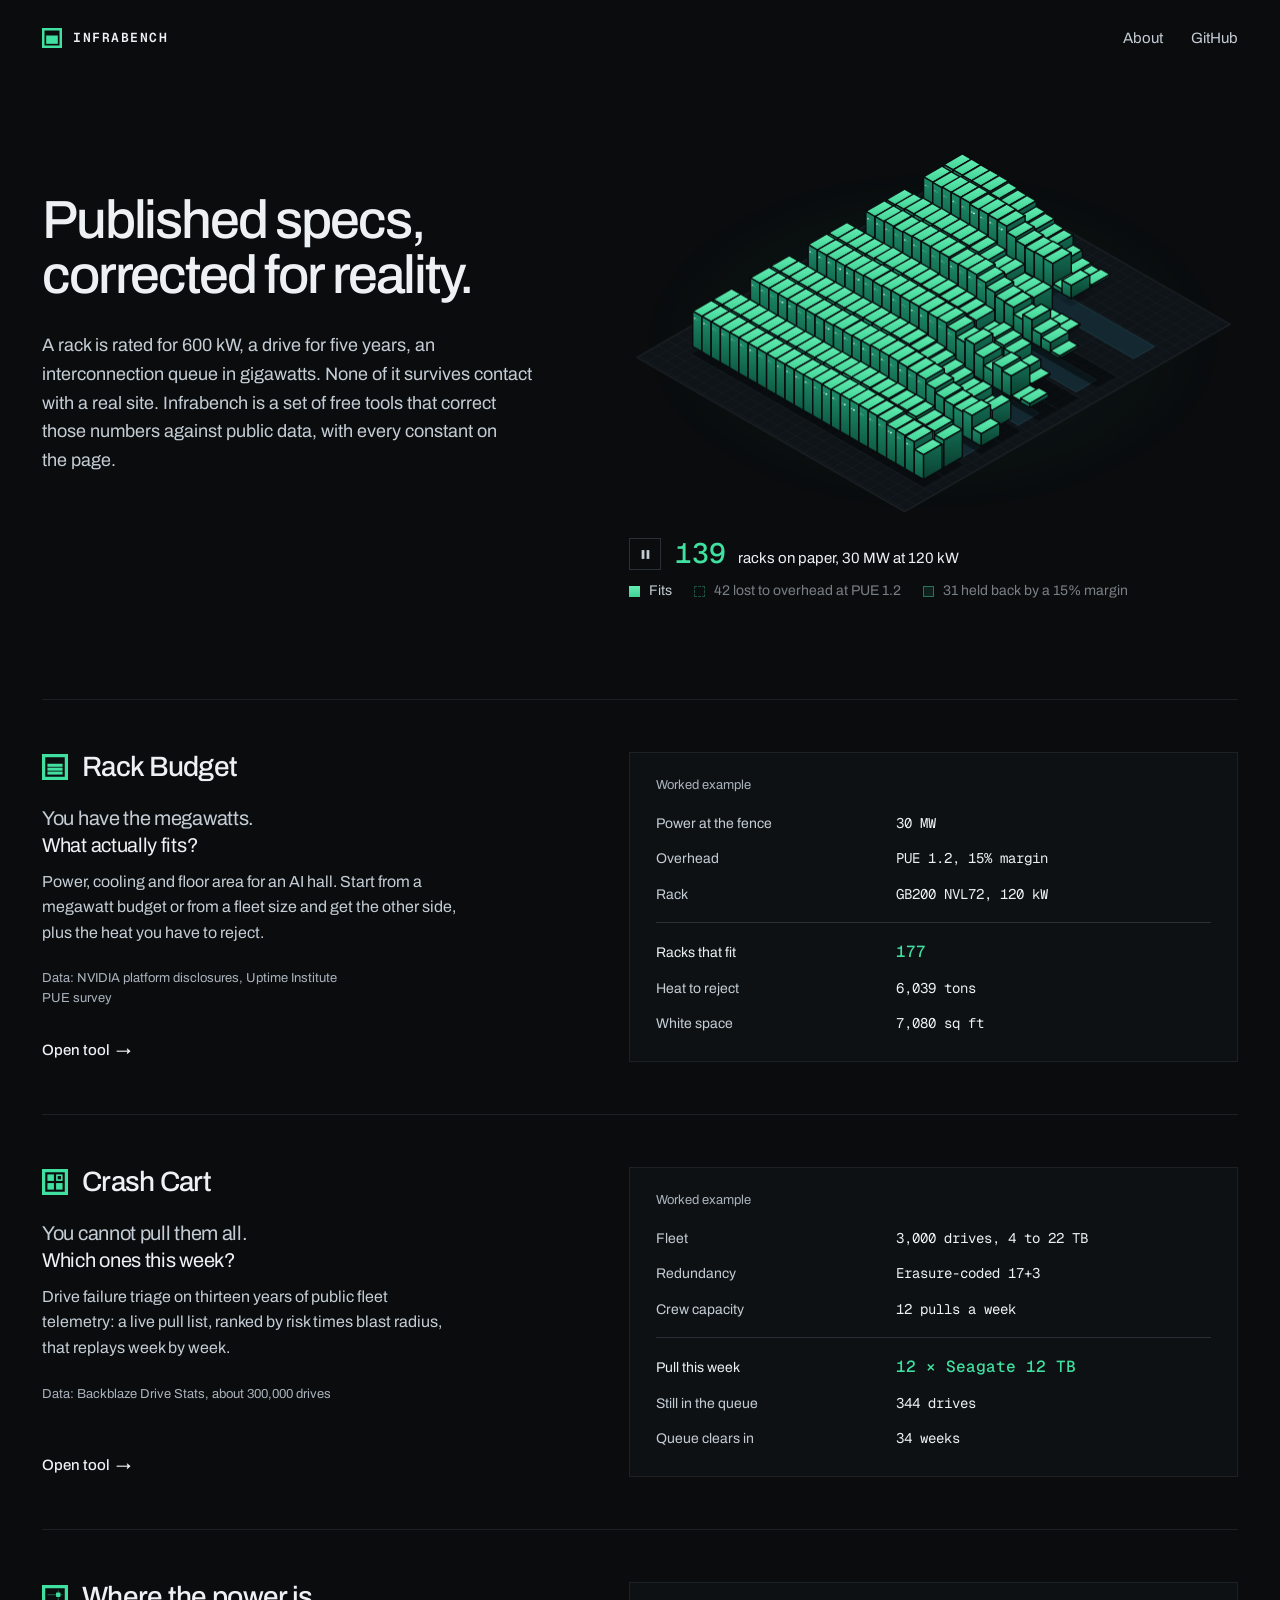
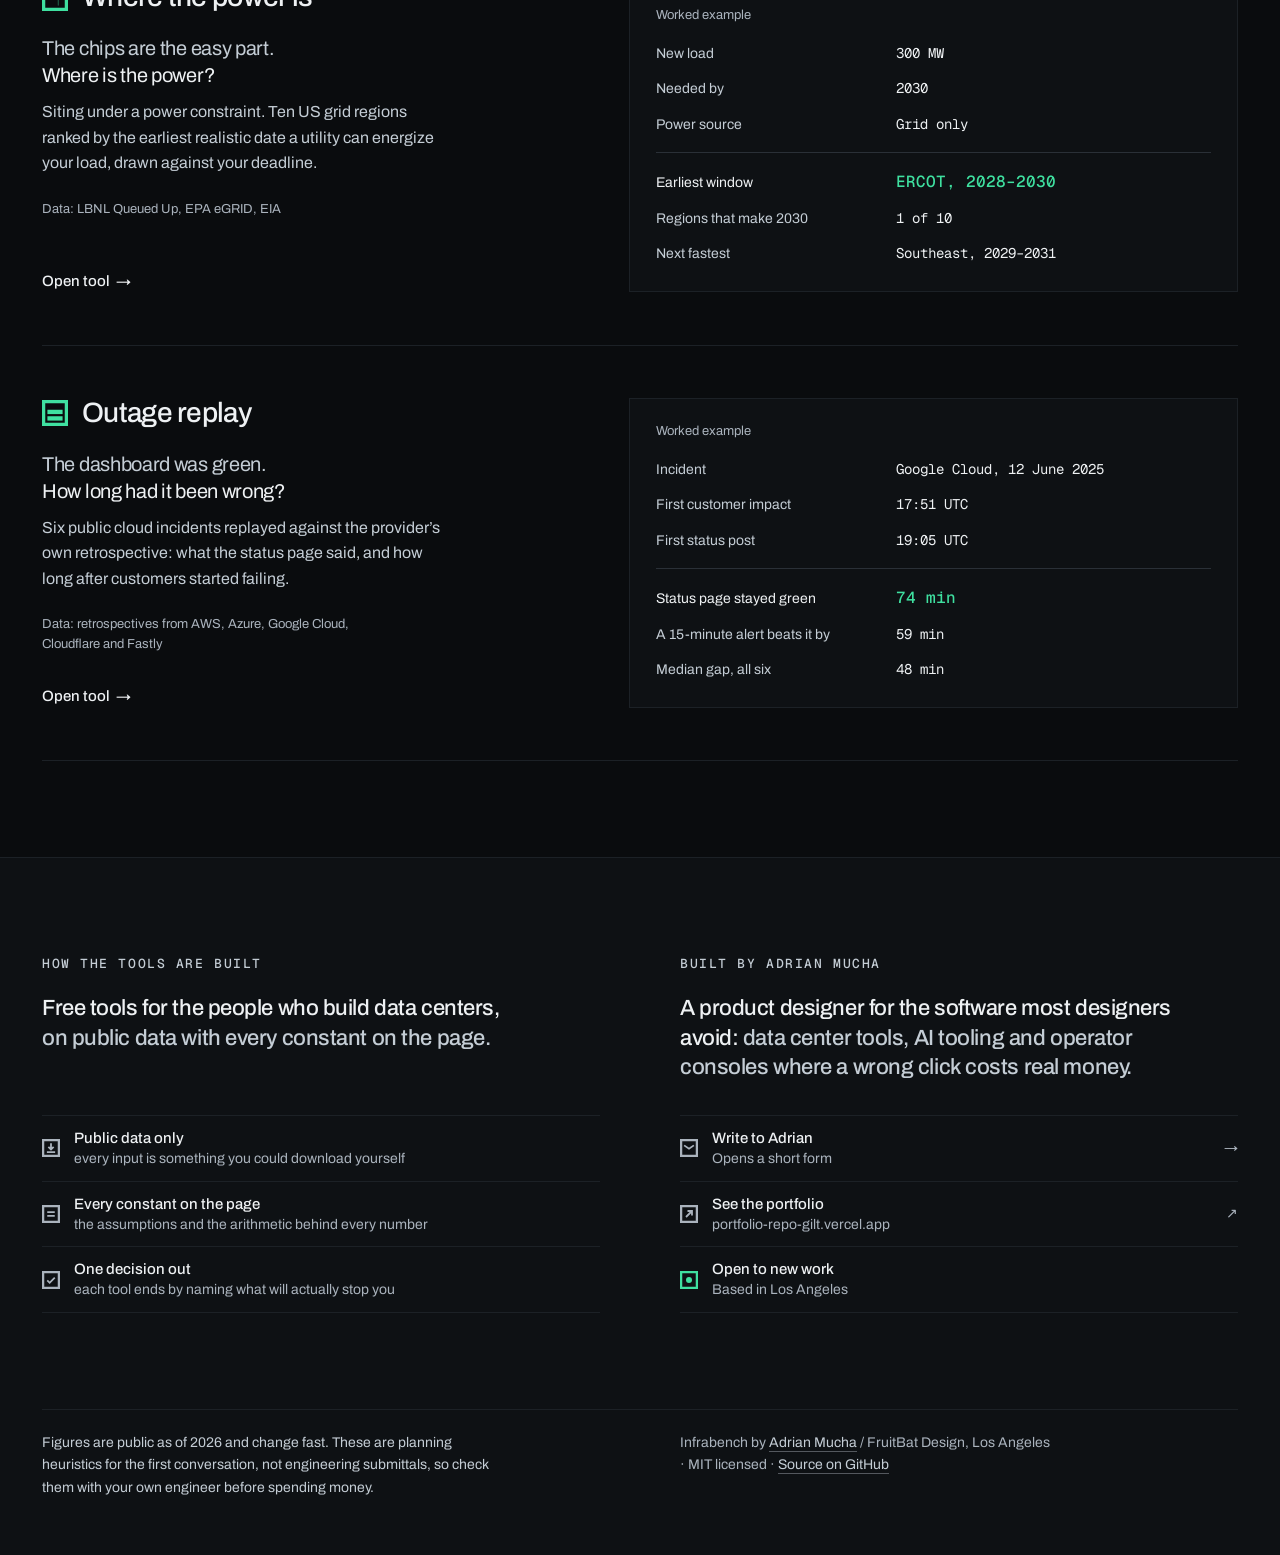
==== commit e56e8512: "Replace the email link with a contact form "Email Adrian" was a mailto, which put the address in eve" ====
--- a/index.html
+++ b/index.html
@@ -248,8 +248,10 @@
   .so-what{display:block;font-size:var(--fs-small);line-height:1.4;color:var(--tx3)}
   .so-end{font-size:var(--fs-small);color:var(--tx3)}
   /* the links light up on hover; availability is a status, so its glyph stays green */
-  .so-rows a:hover .glyph,.so-open .glyph{color:var(--grn)}
-  .so-rows a:hover .so-end{color:var(--tx)}
+  /* the contact row is a button that opens the form, dressed as the rows around it */
+  .so-rows button{width:100%;margin:0;background:none;border:0;border-top:1px solid var(--line);font:inherit;text-align:start;cursor:pointer}
+  .so-rows :is(a,button):hover .glyph,.so-open .glyph{color:var(--grn)}
+  .so-rows :is(a,button):hover .so-end{color:var(--tx)}
   footer{padding:0 0 56px;font-size:var(--fs-small);color:var(--tx3)}
   /* the rule sits inside the content edge, like the rules between the tool rows */
   footer .wrap::before{content:"";grid-column:1 / -1;border-top:1px solid var(--line);margin-bottom:22px}
@@ -479,7 +481,7 @@
       <h2 class="so-label">Built by Adrian Mucha</h2>
       <p class="so-line">A product designer for the software most designers avoid: <span>data center tools, AI tooling and operator consoles where a wrong click costs real money.</span></p>
       <ul class="so-rows" aria-label="Contact">
-        <li><a href="mailto:hello@adrianmucha.us?subject=Operator%20software"><svg class="glyph" aria-hidden="true"><use href="#g-mail"/></svg><span><span class="so-name">Email Adrian</span><span class="so-what">Opens a new message</span></span><span class="so-end" aria-hidden="true">&rarr;</span></a></li>
+        <li><button type="button" data-contact aria-haspopup="dialog"><svg class="glyph" aria-hidden="true"><use href="#g-mail"/></svg><span><span class="so-name">Write to Adrian</span><span class="so-what">Opens a short form</span></span><span class="so-end" aria-hidden="true">&rarr;</span></button></li>
         <li><a href="https://portfolio-repo-gilt.vercel.app" target="_blank" rel="noopener"><svg class="glyph" aria-hidden="true"><use href="#g-out"/></svg><span><span class="so-name">See the portfolio</span><span class="so-what">portfolio-repo-gilt.vercel.app</span></span><span class="so-end" aria-hidden="true">&#8599;</span></a></li>
         <li><div class="so-open"><svg class="glyph" aria-hidden="true"><use href="#g-open"/></svg><span><span class="so-name">Open to new work</span><span class="so-what">Based in Los Angeles</span></span></div></li>
       </ul>
@@ -811,5 +813,6 @@
   } else { onScreen = true; schedule(); }
 })();
 </script>
+<script src="/assets/contact.js" defer></script>
 </body>
 </html>
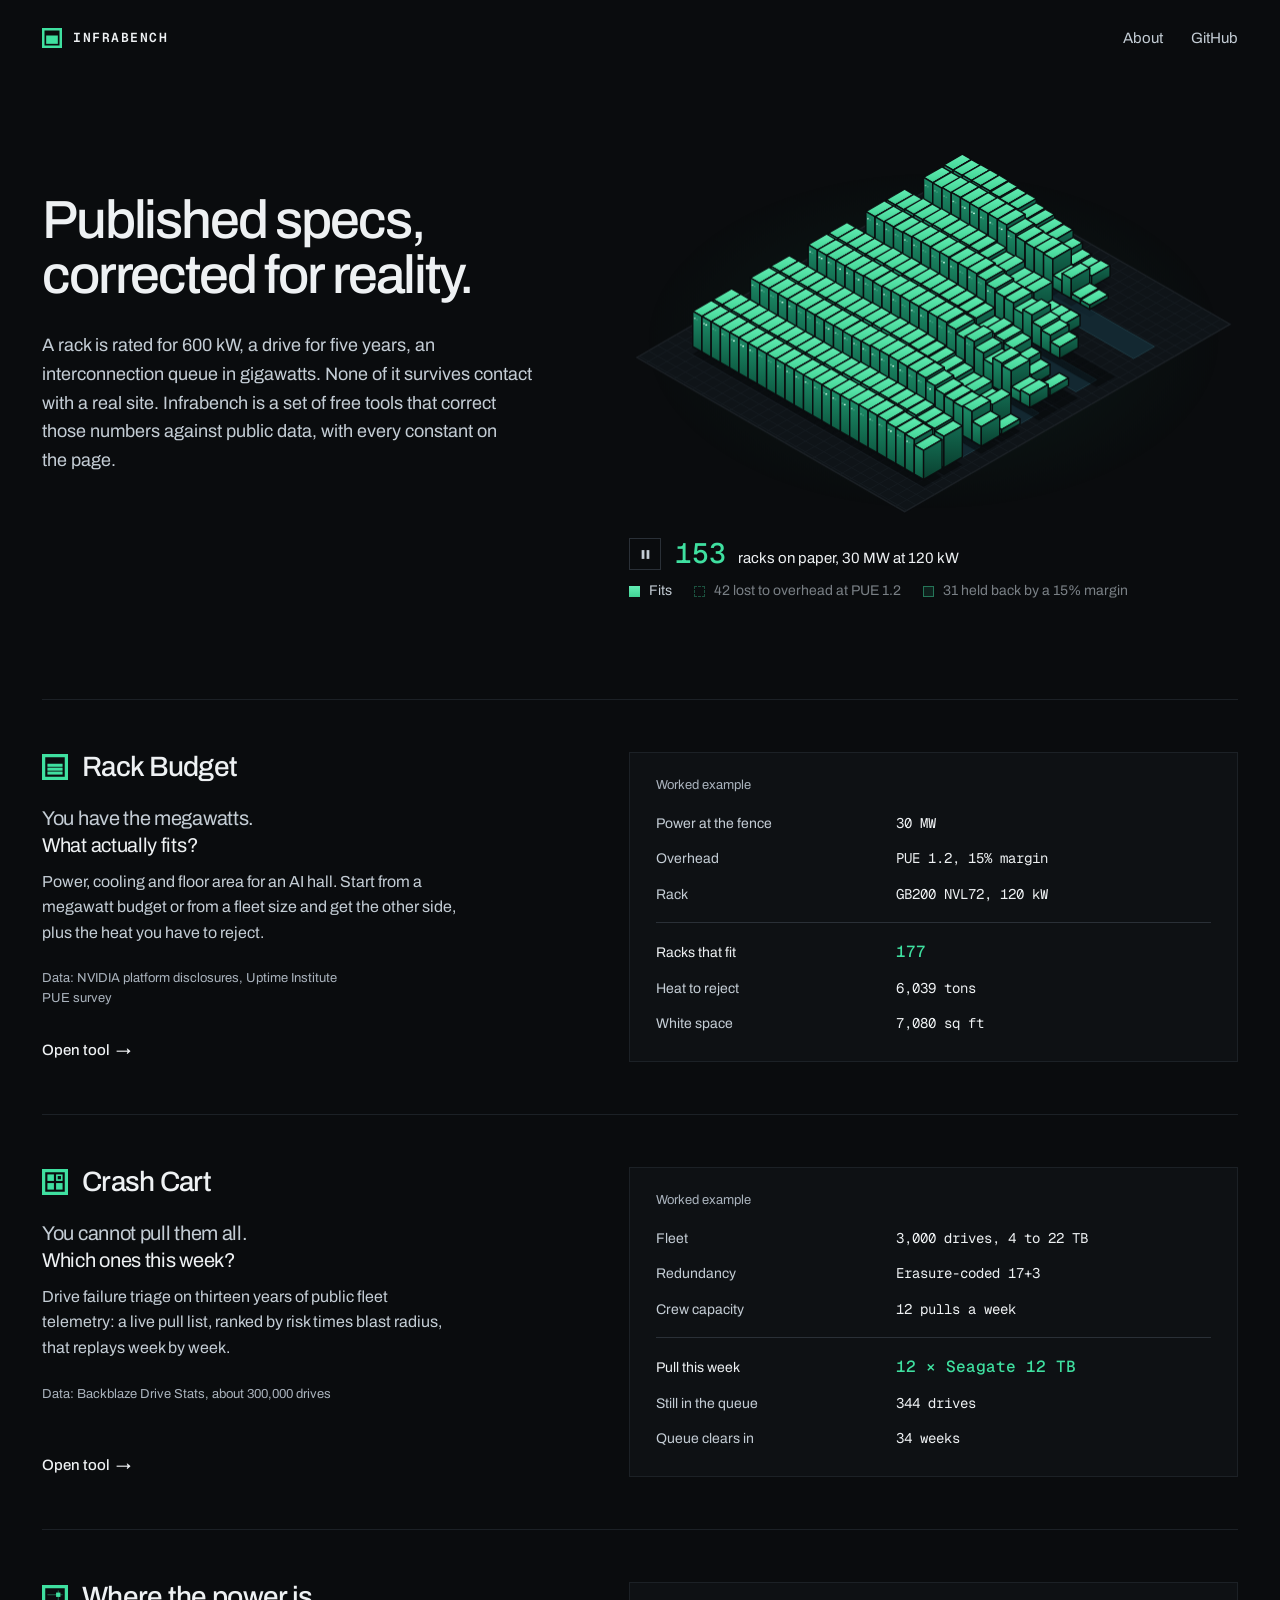
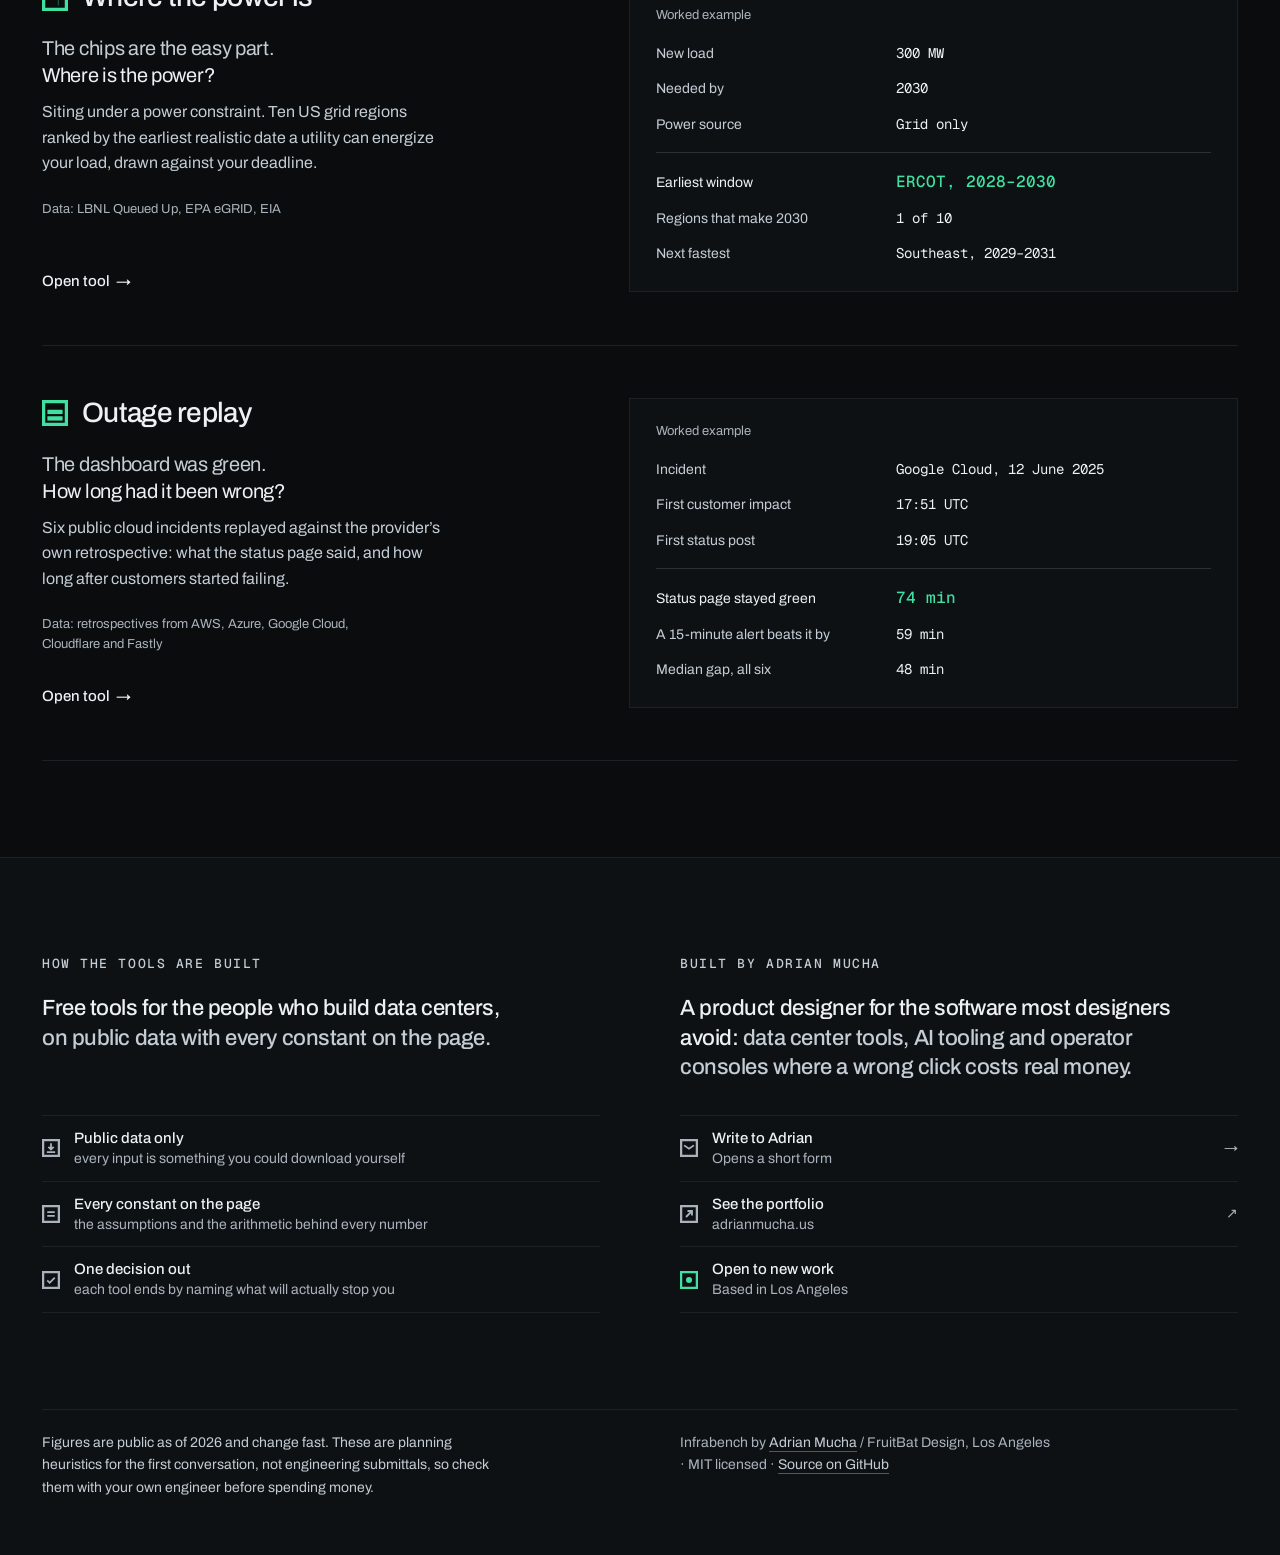
==== commit 73d53453: "Point the portfolio links at adrianmucha.us The See the portfolio row and the footer credit on the h" ====
--- a/index.html
+++ b/index.html
@@ -482,7 +482,7 @@
       <p class="so-line">A product designer for the software most designers avoid: <span>data center tools, AI tooling and operator consoles where a wrong click costs real money.</span></p>
       <ul class="so-rows" aria-label="Contact">
         <li><button type="button" data-contact aria-haspopup="dialog"><svg class="glyph" aria-hidden="true"><use href="#g-mail"/></svg><span><span class="so-name">Write to Adrian</span><span class="so-what">Opens a short form</span></span><span class="so-end" aria-hidden="true">&rarr;</span></button></li>
-        <li><a href="https://portfolio-repo-gilt.vercel.app" target="_blank" rel="noopener"><svg class="glyph" aria-hidden="true"><use href="#g-out"/></svg><span><span class="so-name">See the portfolio</span><span class="so-what">portfolio-repo-gilt.vercel.app</span></span><span class="so-end" aria-hidden="true">&#8599;</span></a></li>
+        <li><a href="https://adrianmucha.us" target="_blank" rel="noopener"><svg class="glyph" aria-hidden="true"><use href="#g-out"/></svg><span><span class="so-name">See the portfolio</span><span class="so-what">adrianmucha.us</span></span><span class="so-end" aria-hidden="true">&#8599;</span></a></li>
         <li><div class="so-open"><svg class="glyph" aria-hidden="true"><use href="#g-open"/></svg><span><span class="so-name">Open to new work</span><span class="so-what">Based in Los Angeles</span></span></div></li>
       </ul>
     </div>
@@ -494,7 +494,7 @@
 <footer>
   <div class="wrap">
     <p class="fine">Figures are public as of 2026 and change fast. These are planning heuristics for the first conversation, not engineering submittals, so check them with your own engineer before spending money.</p>
-    <p class="meta"><span>Infrabench by <a href="https://portfolio-repo-gilt.vercel.app" target="_blank" rel="noopener">Adrian Mucha</a> / FruitBat Design, Los Angeles</span> <span>&middot; MIT licensed</span> <span>&middot; <a href="https://github.com/adrianomucha/infrabench" target="_blank" rel="noopener">Source on GitHub</a></span></p>
+    <p class="meta"><span>Infrabench by <a href="https://adrianmucha.us" target="_blank" rel="noopener">Adrian Mucha</a> / FruitBat Design, Los Angeles</span> <span>&middot; MIT licensed</span> <span>&middot; <a href="https://github.com/adrianomucha/infrabench" target="_blank" rel="noopener">Source on GitHub</a></span></p>
   </div>
 </footer>
 
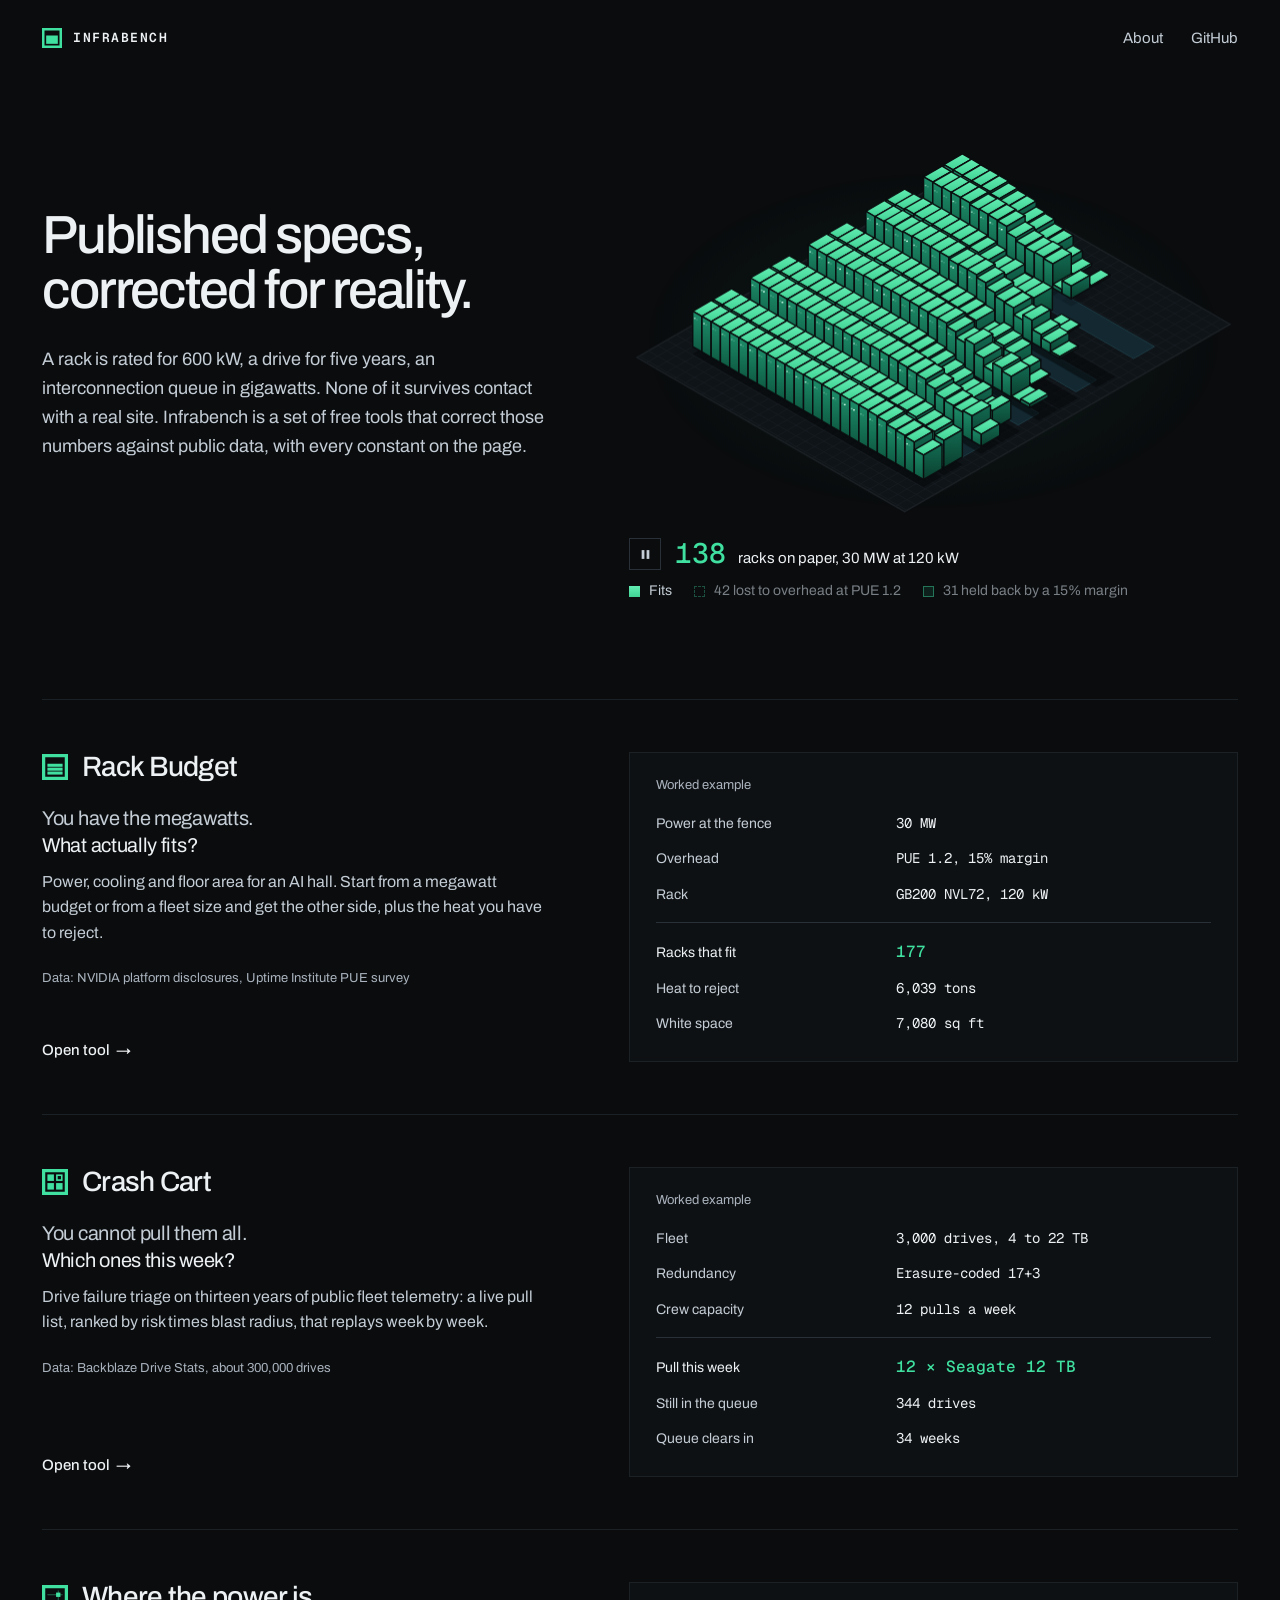
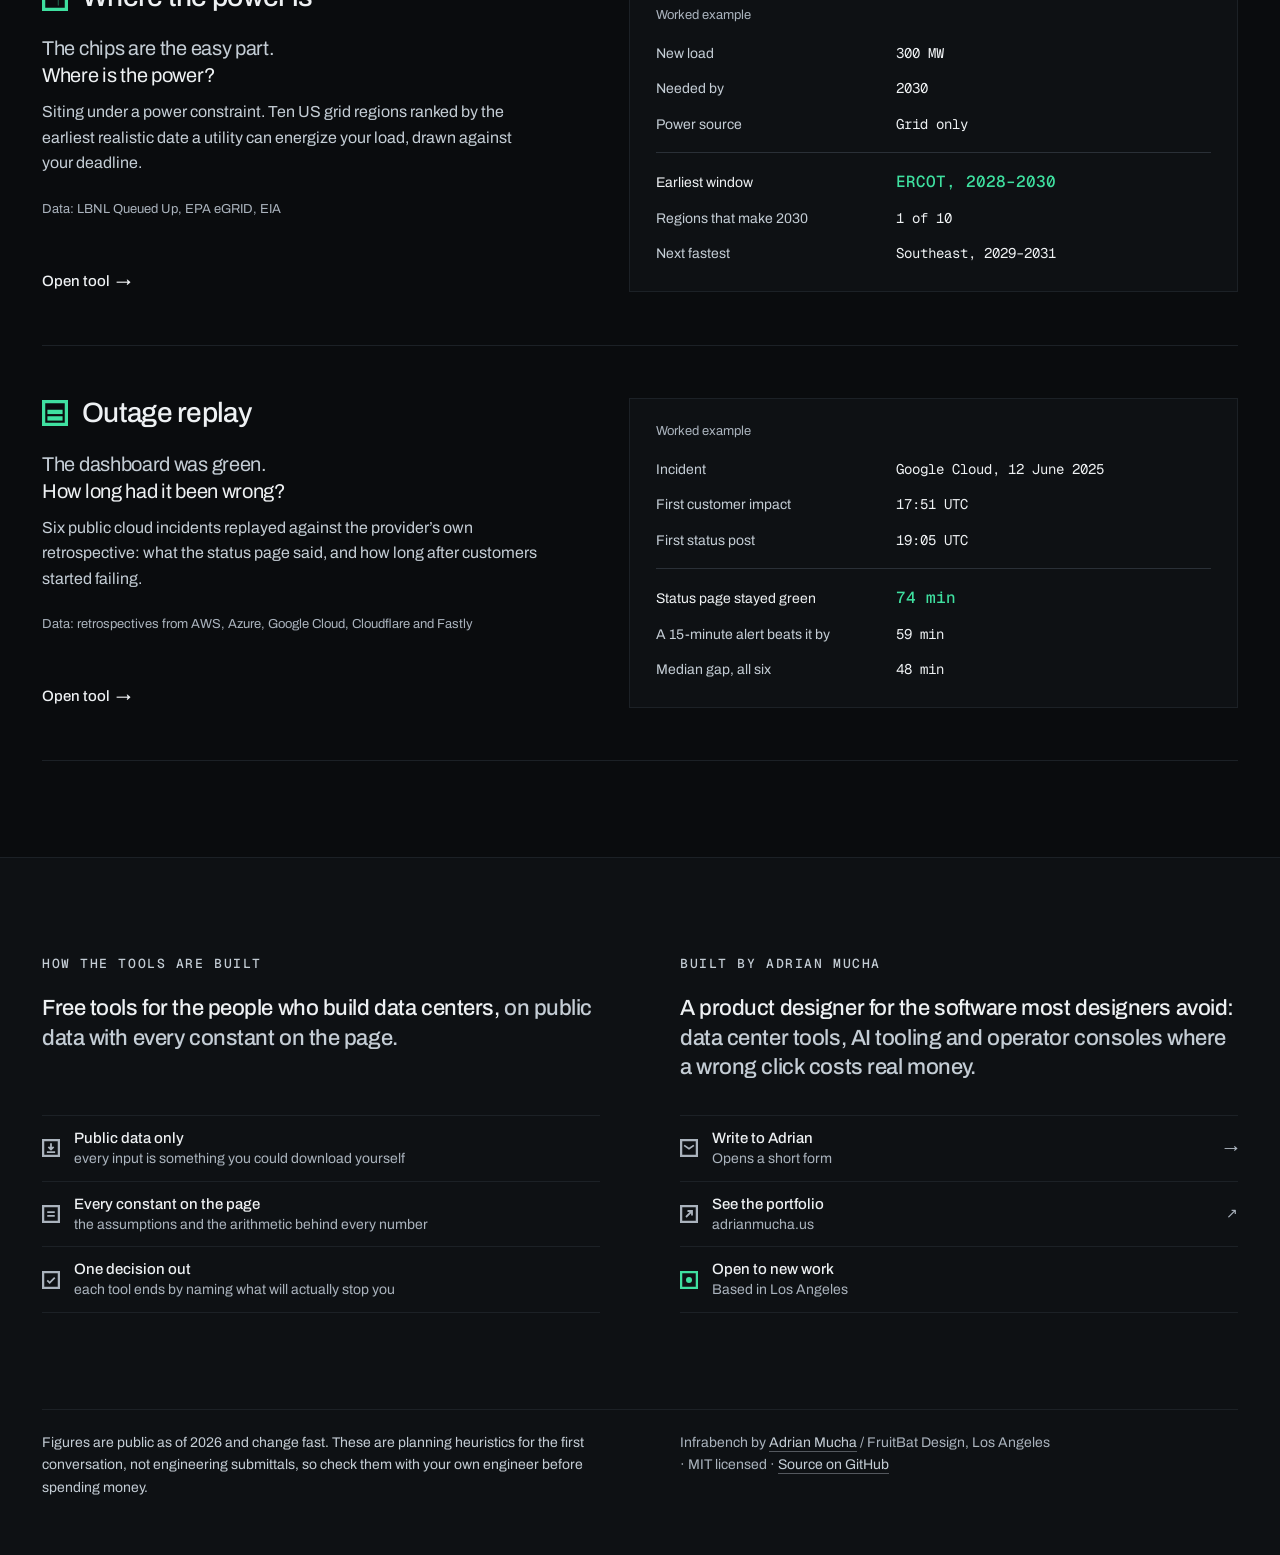
==== commit b7141534: "Let text run to the edge of its column Most text carried a fixed measure (46 to 72 characters), so i" ====
--- a/index.html
+++ b/index.html
@@ -115,7 +115,7 @@
   @media(max-width:700px){.intro{padding-block:40px 64px;row-gap:36px}}
   h1{font-size:var(--fs-display);font-weight:500;line-height:1.02;letter-spacing:-.04em;margin:0;max-width:14ch;text-wrap:balance}
   /* ch is Archivo's 0, about a quarter wider than its average letter: 50ch is ~66 characters */
-  .lede{font-size:var(--fs-lead);color:var(--tx2);max-width:50ch;margin:28px 0 0;text-wrap:pretty}
+  .lede{font-size:var(--fs-lead);color:var(--tx2);margin:28px 0 0;text-wrap:pretty}
   @media(max-width:700px){.lede{margin-top:22px}}
 
   /* The hall. 30 MW at 120 kW a rack is 250 racks on paper. PUE 1.2 takes 42 of them
@@ -177,8 +177,8 @@
   .t-name .glyph{width:26px;height:26px}
   .t-q{font-size:var(--fs-sub);line-height:1.35;letter-spacing:-.015em;color:var(--tx);margin:22px 0 0}
   .t-q span{display:block;color:var(--tx2)}
-  .t-d{font-size:var(--fs-body);color:var(--tx2);margin:10px 0 0;max-width:46ch;text-wrap:pretty}
-  .t-src{font-size:var(--fs-caption);line-height:1.5;color:var(--tx3);margin:24px 0 0;max-width:46ch;text-wrap:pretty}
+  .t-d{font-size:var(--fs-body);color:var(--tx2);margin:10px 0 0;text-wrap:pretty}
+  .t-src{font-size:var(--fs-caption);line-height:1.5;color:var(--tx3);margin:24px 0 0;text-wrap:pretty}
   .go{grid-area:go;align-self:end;justify-self:start;display:inline-flex;align-items:baseline;gap:6px;padding-top:28px;
     font-size:var(--fs-ui);font-weight:500;color:var(--tx);text-decoration:none}
   /* the arrow is part of the link, so it takes the link's colour; green is not for actions */
@@ -238,7 +238,7 @@
   .so-half{grid-row:span 3;display:grid;grid-template-rows:subgrid}
   .so-label{margin:0 0 20px;font-family:var(--mono);font-size:var(--fs-caption);font-weight:500;letter-spacing:.12em;
     line-height:20px;text-transform:uppercase;color:var(--tx2)}
-  .so-line{margin:0;font-size:var(--fs-heading);font-weight:500;letter-spacing:-.02em;line-height:1.35;color:var(--tx);text-wrap:balance}
+  .so-line{margin:0;font-size:var(--fs-heading);font-weight:500;letter-spacing:-.02em;line-height:1.35;color:var(--tx);text-wrap:pretty}
   .so-line span{color:var(--tx2)}
   .so-rows{align-self:start;list-style:none;margin:32px 0 0;padding:0;border-bottom:1px solid var(--line)}
   .so-rows li > *{display:grid;grid-template-columns:auto minmax(0,1fr) auto;align-items:center;column-gap:14px;padding:12px 0;
@@ -255,7 +255,7 @@
   footer{padding:0 0 56px;font-size:var(--fs-small);color:var(--tx3)}
   /* the rule sits inside the content edge, like the rules between the tool rows */
   footer .wrap::before{content:"";grid-column:1 / -1;border-top:1px solid var(--line);margin-bottom:22px}
-  footer p{margin:0;max-width:58ch;text-wrap:pretty}
+  footer p{margin:0;text-wrap:pretty}
   /* the disclaimer is three lines of reading, so it takes the body grey (Lc 75); the
      credit beside it stays on the caption grey (Lc 60) */
   footer .fine{color:var(--tx2)}
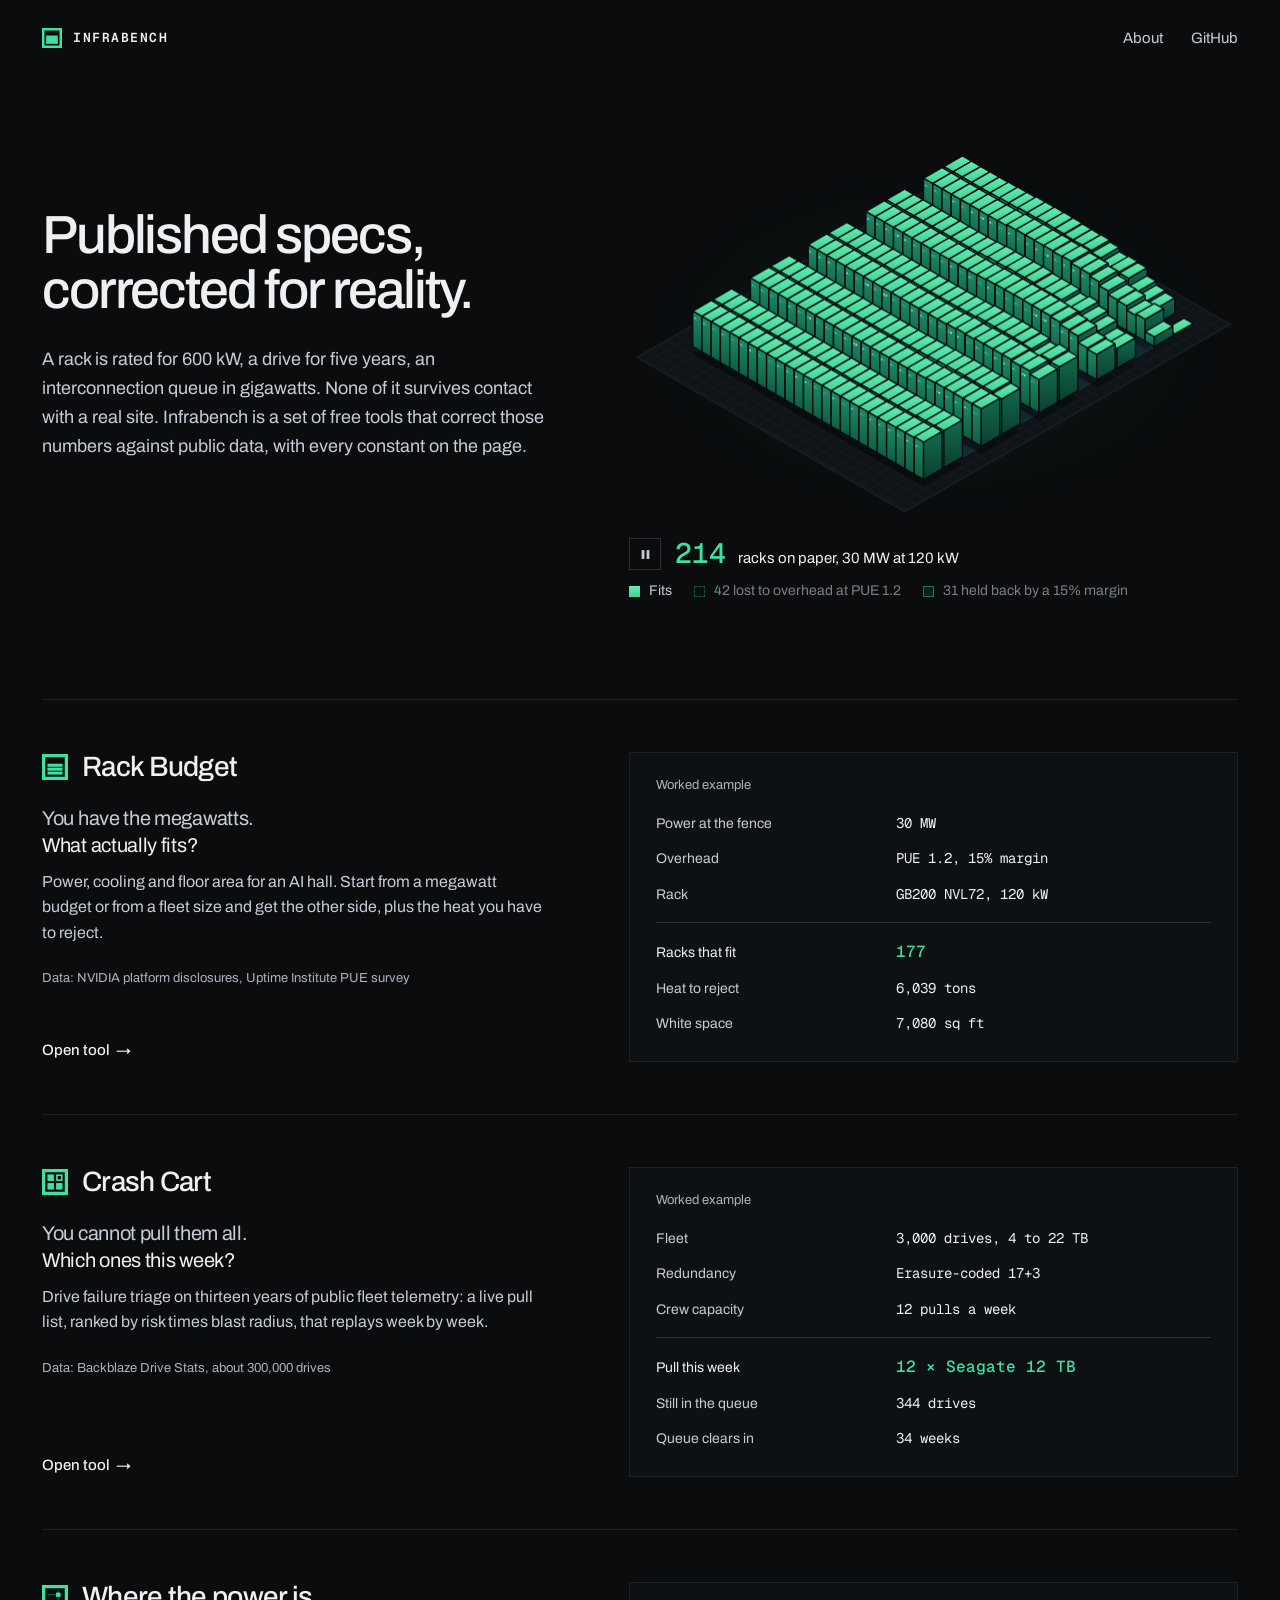
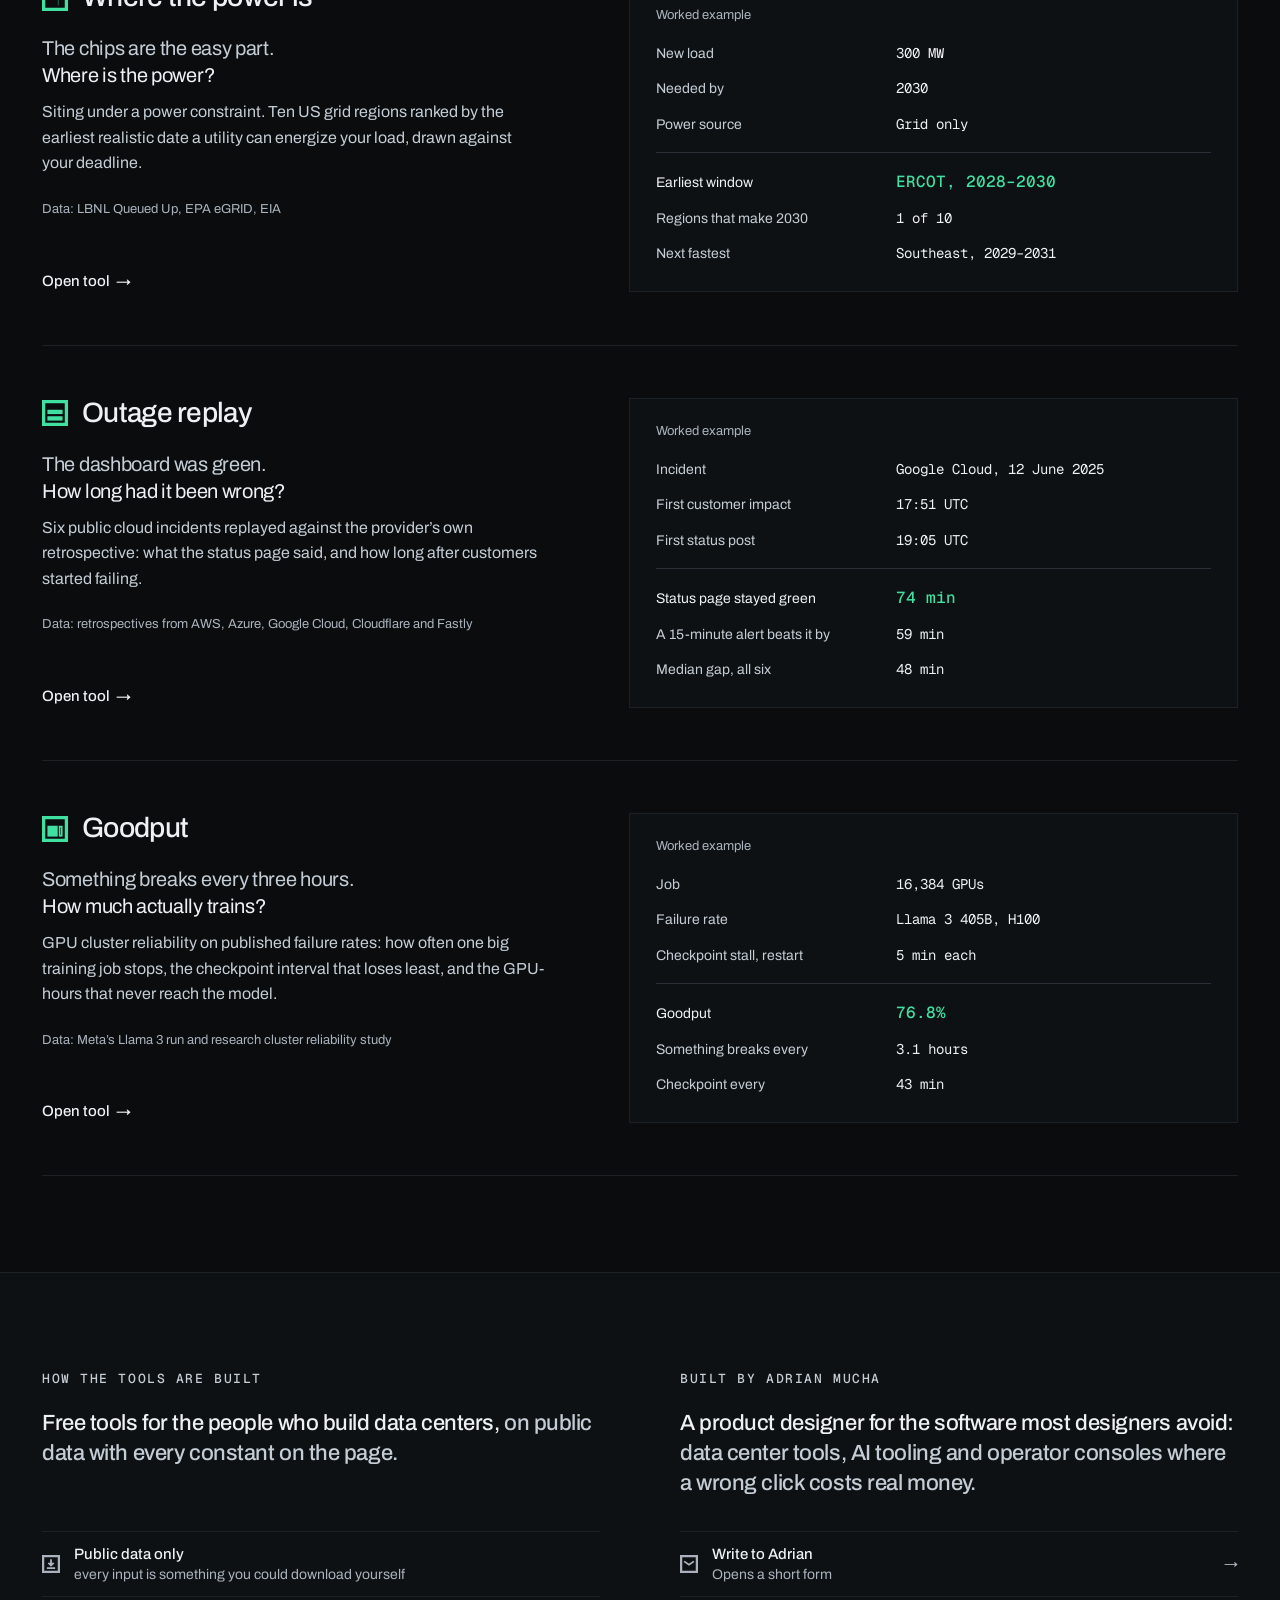
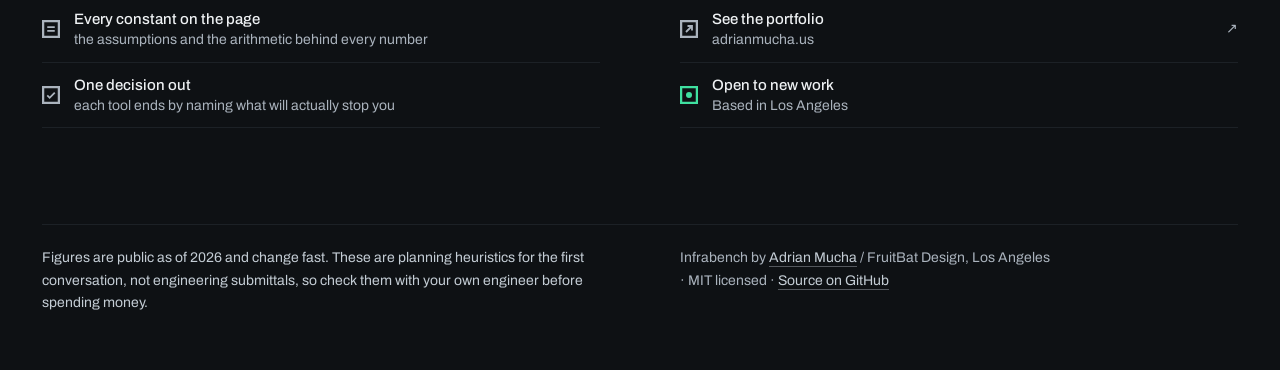
==== commit 274cb61c: "Add Goodput, tool 05: what a GPU cluster actually trains Published failure rates (Llama 3 405B pretr" ====
--- a/index.html
+++ b/index.html
@@ -28,7 +28,7 @@
   gtag('config', 'G-B4K7J0G5X6');
 </script>
 <style>
-  /* The index is a table of contents, not a landing page: a statement, the four tools
+  /* The index is a table of contents, not a landing page: a statement, the five tools
      with the answer each one gives, and who made them. Decoration is out; the brand
      glyphs and the worked examples carry the page. Mono is for the wordmark and for
      numbers, never for labels. Green marks the brand and the answer; its one other use is
@@ -202,7 +202,7 @@
   .ex dd{margin:0;margin-inline-start:auto;font-family:var(--mono);font-size:var(--fs-small);color:var(--tx);text-align:end;font-variant-numeric:tabular-nums}
   .ex .out{border-top:1px solid var(--line2);margin-top:10px;padding-top:16px}
   @container (min-width:460px){
-    /* one label track for all four panels (the longest label is 12.4em), so every value
+    /* one label track for all five panels (the longest label is 12.4em), so every value
        column starts on the same edge; a longer label would widen it rather than wrap */
     .ex dl{display:grid;grid-template-columns:minmax(max-content,13em) minmax(0,1fr);align-items:baseline}
     .ex dl div{display:contents}
@@ -330,6 +330,7 @@
   <symbol id="g-crash-cart" viewBox="0 0 24 24"><rect x="1.5" y="1.5" width="21" height="21" fill="none" stroke="currentColor" stroke-width="3"/><rect x="5" y="5" width="6" height="6" fill="currentColor"/><rect x="5" y="13" width="6" height="6" fill="currentColor"/><rect x="13" y="13" width="6" height="6" fill="currentColor"/><rect x="13.75" y="5.75" width="4.5" height="4.5" fill="none" stroke="currentColor" stroke-width="1.5"/></symbol>
   <symbol id="g-power-map" viewBox="0 0 24 24"><rect x="1.5" y="1.5" width="21" height="21" fill="none" stroke="currentColor" stroke-width="3"/><line x1="5" y1="9" x2="19" y2="9" stroke="currentColor" stroke-width="0.8" opacity="0.5"/><line x1="15" y1="5" x2="15" y2="19" stroke="currentColor" stroke-width="0.8" opacity="0.5"/><rect x="13" y="7" width="4" height="4" fill="currentColor"/></symbol>
   <symbol id="g-outage-replay" viewBox="0 0 24 24"><rect x="1.5" y="1.5" width="21" height="21" fill="none" stroke="currentColor" stroke-width="3"/><rect x="5" y="9" width="14" height="4" fill="currentColor"/><rect x="5" y="15" width="14" height="4" fill="currentColor"/></symbol>
+  <symbol id="g-goodput" viewBox="0 0 24 24"><rect x="1.5" y="1.5" width="21" height="21" fill="none" stroke="currentColor" stroke-width="3"/><rect x="5" y="9" width="9.5" height="10" fill="currentColor"/><rect x="16.25" y="9.75" width="2" height="8.5" fill="none" stroke="currentColor" stroke-width="1.5"/></symbol>
   <symbol id="g-public" viewBox="0 0 24 24"><rect x="1.5" y="1.5" width="21" height="21" fill="none" stroke="currentColor" stroke-width="3"/><path d="M12 5.5v8M8.5 10.5 12 14l3.5-3.5M6.5 17.5h11" fill="none" stroke="currentColor" stroke-width="2.4"/></symbol>
   <symbol id="g-const" viewBox="0 0 24 24"><rect x="1.5" y="1.5" width="21" height="21" fill="none" stroke="currentColor" stroke-width="3"/><path d="M7 9.5h10M7 14.5h10" fill="none" stroke="currentColor" stroke-width="2.4"/></symbol>
   <symbol id="g-decide" viewBox="0 0 24 24"><rect x="1.5" y="1.5" width="21" height="21" fill="none" stroke="currentColor" stroke-width="3"/><path d="M7 12.5l3.2 3.2L17 8.8" fill="none" stroke="currentColor" stroke-width="2.4"/></symbol>
@@ -461,6 +462,27 @@
         </dl>
       </figure>
       <a class="go" href="/outage-replay/">Open tool<span class="sr-only">: Outage replay</span><span class="arr" aria-hidden="true">&rarr;</span></a>
+    </li>
+
+    <li class="tool">
+      <div class="t-text">
+        <h2 class="t-name"><svg class="glyph" aria-hidden="true"><use href="#g-goodput"/></svg>Goodput</h2>
+        <p class="t-q"><span>Something breaks every three hours.</span> How much actually trains?</p>
+        <p class="t-d">GPU cluster reliability on published failure rates: how often one big training job stops, the checkpoint interval that loses least, and the GPU-hours that never reach the model.</p>
+        <p class="t-src">Data: Meta&rsquo;s Llama 3 run and research cluster reliability study</p>
+      </div>
+      <figure class="ex">
+        <figcaption>Worked example</figcaption>
+        <dl>
+          <div><dt>Job</dt><dd>16,384 GPUs</dd></div>
+          <div><dt>Failure rate</dt><dd>Llama 3 405B, H100</dd></div>
+          <div><dt>Checkpoint stall, restart</dt><dd>5&nbsp;min each</dd></div>
+          <div class="out ans"><dt>Goodput</dt><dd>76.8%</dd></div>
+          <div><dt>Something breaks every</dt><dd>3.1&nbsp;hours</dd></div>
+          <div><dt>Checkpoint every</dt><dd>43&nbsp;min</dd></div>
+        </dl>
+      </figure>
+      <a class="go" href="/goodput/">Open tool<span class="sr-only">: Goodput</span><span class="arr" aria-hidden="true">&rarr;</span></a>
     </li>
 
   </ol>
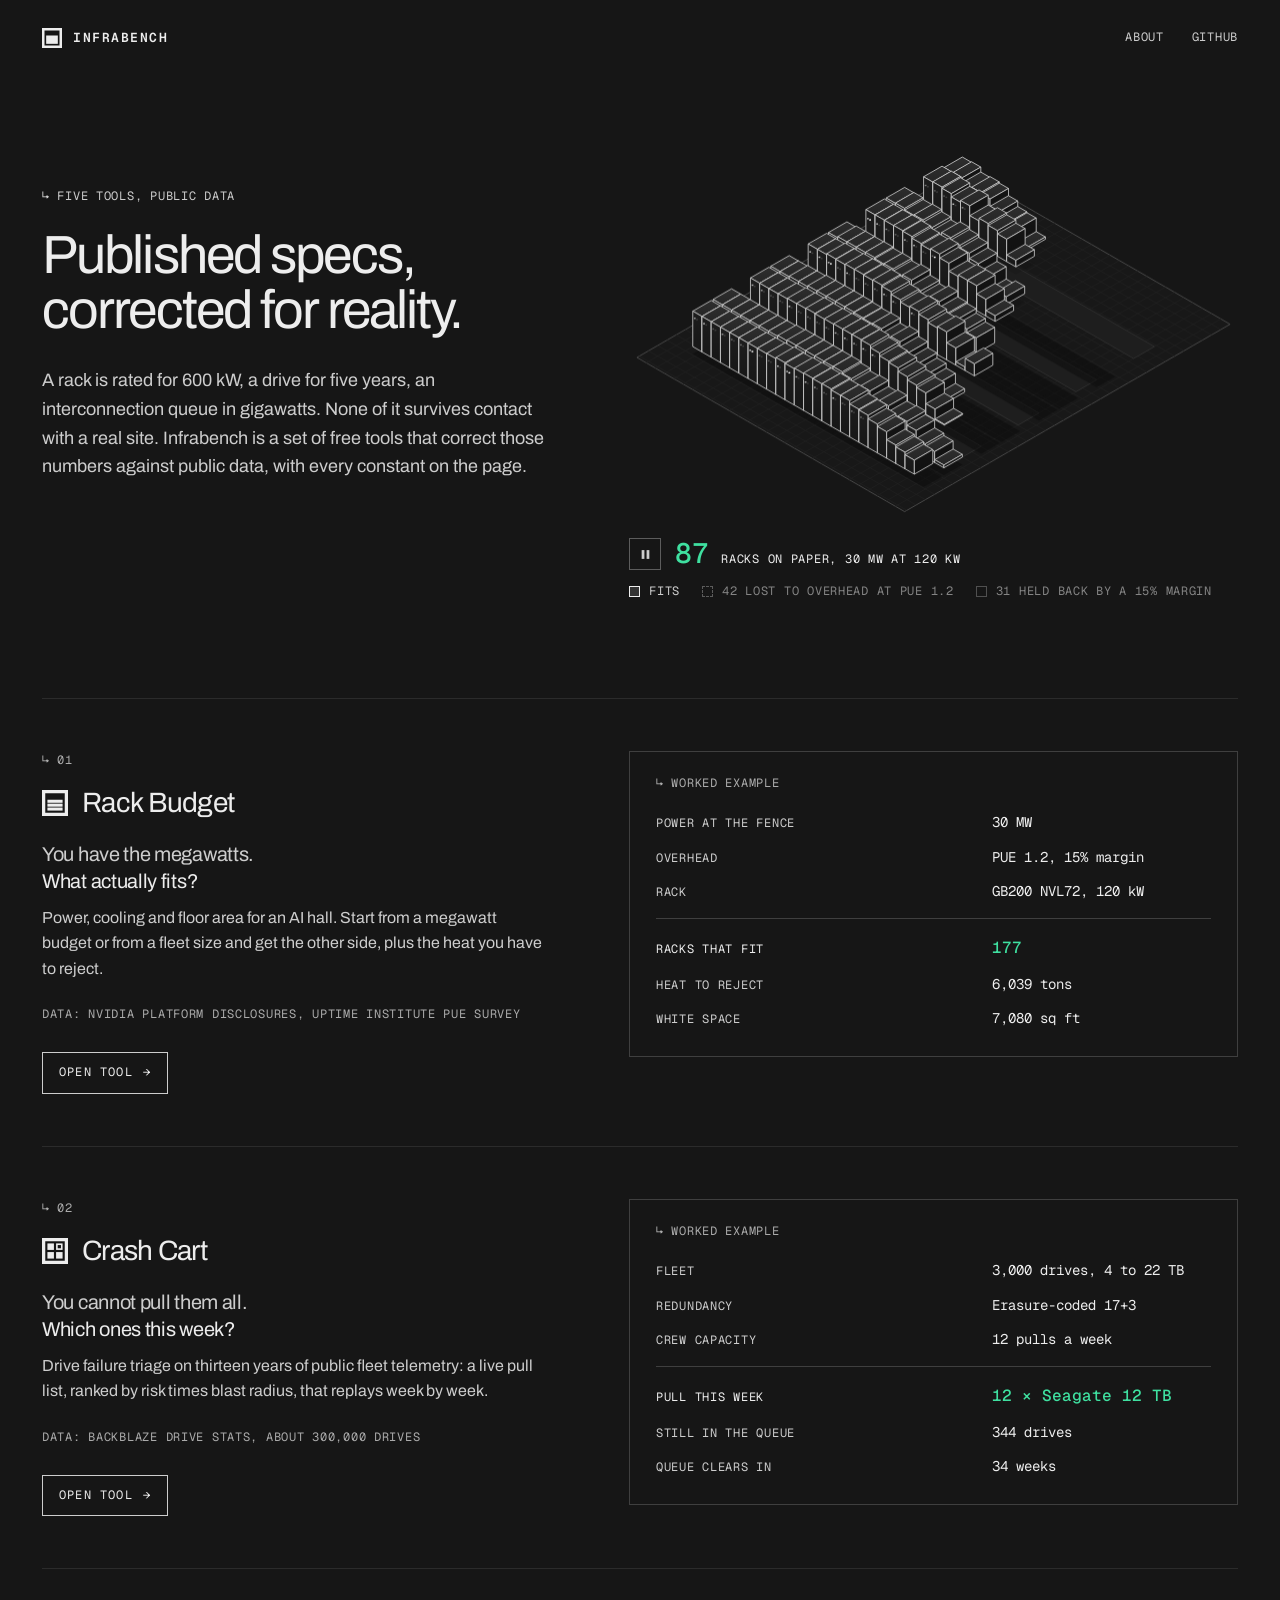
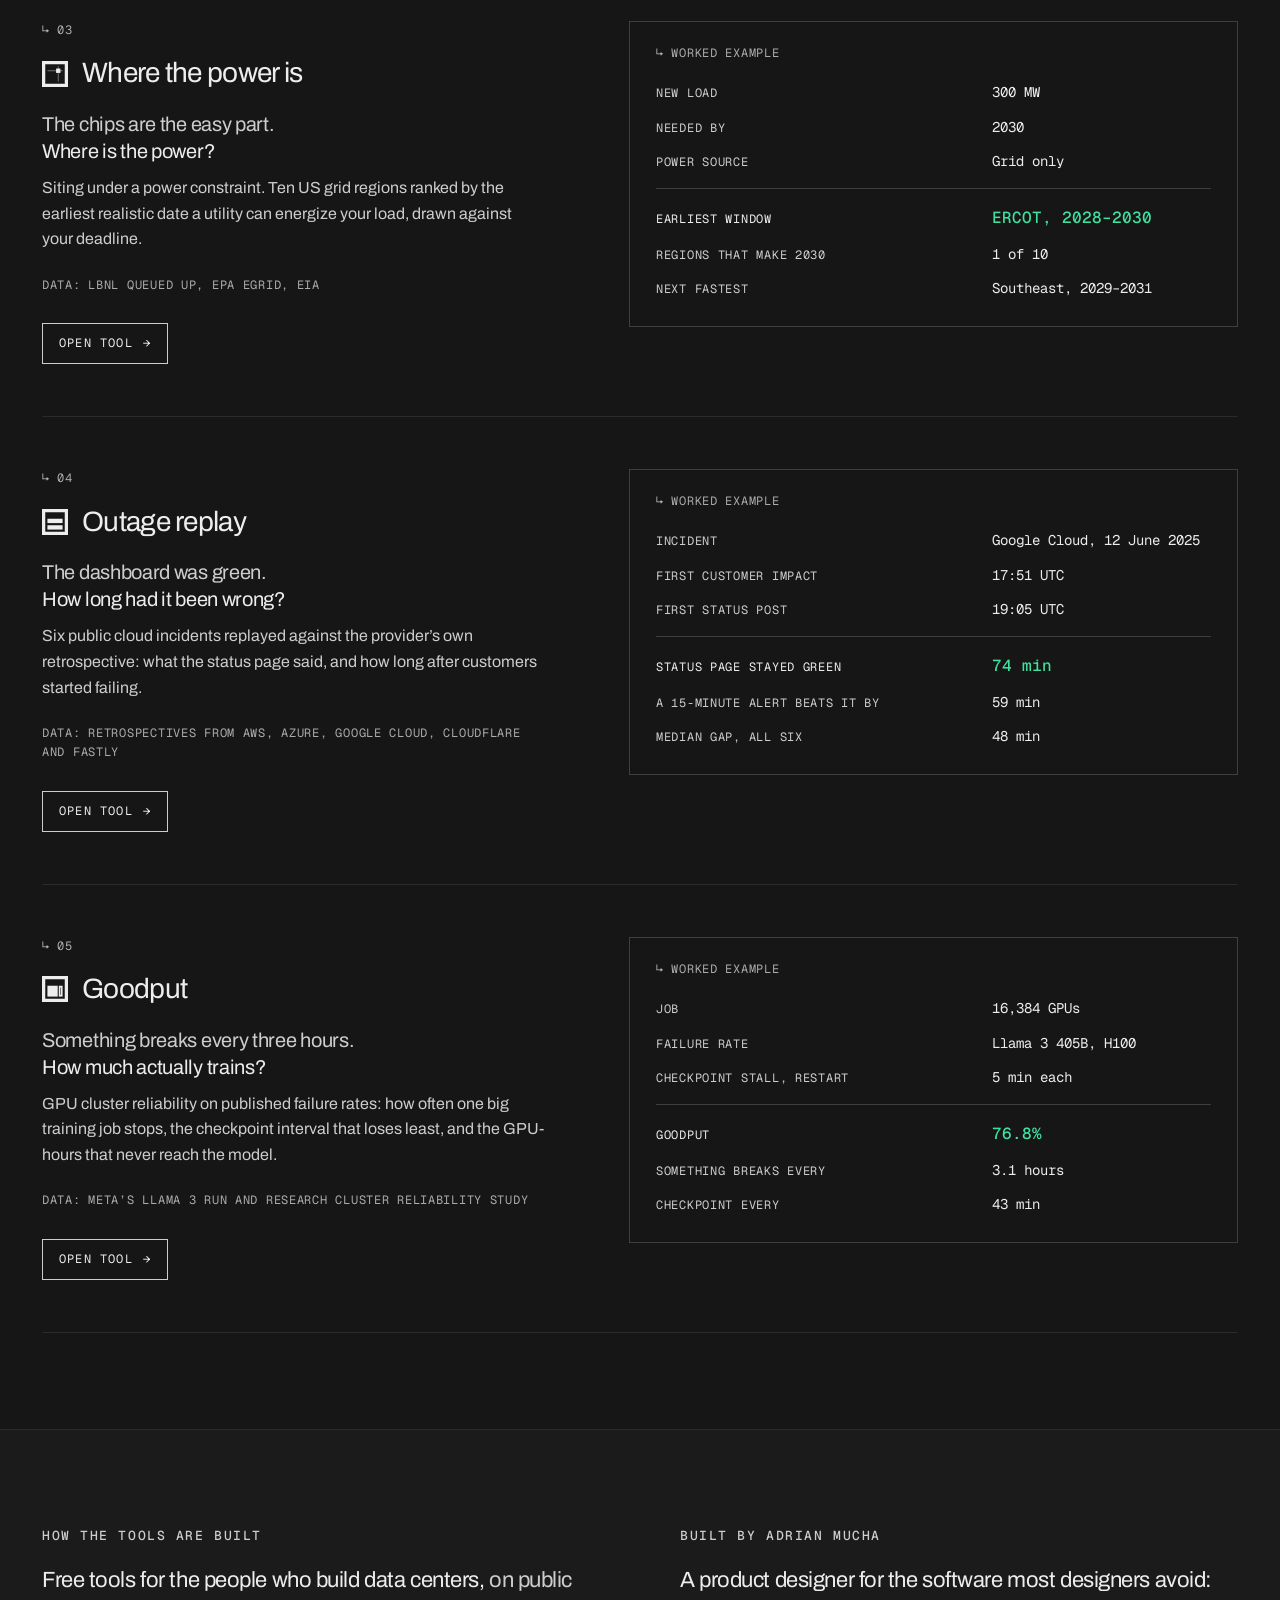
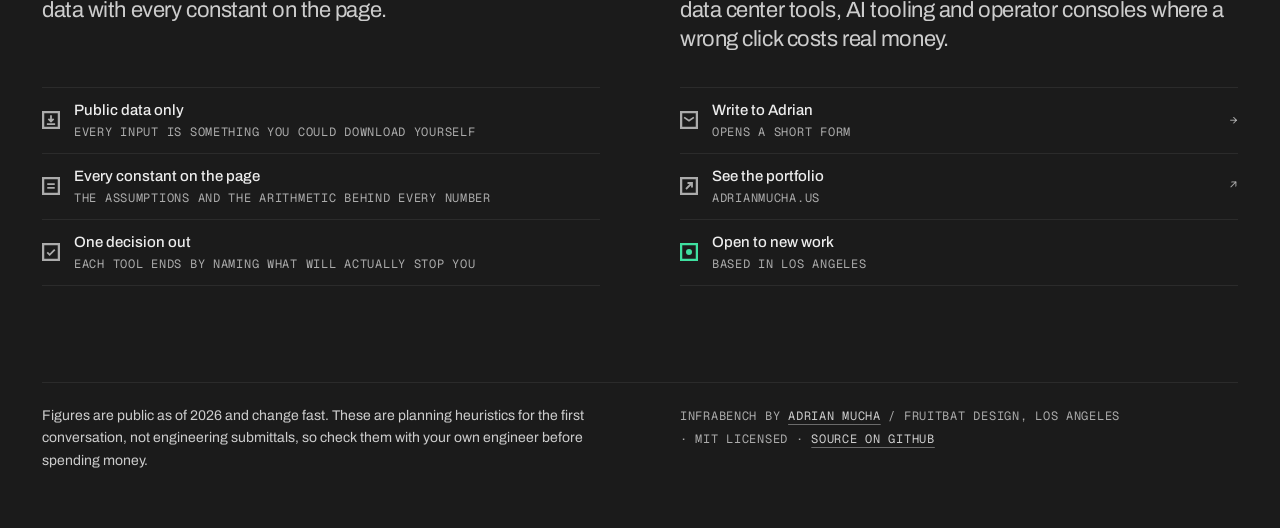
==== commit 3dfb6d44: "Redress the suite as a terminal: neutral, outlined, mono caps Move the whole suite from blue-tinted " ====
--- a/index.html
+++ b/index.html
@@ -29,34 +29,34 @@
 </script>
 <style>
   /* The index is a table of contents, not a landing page: a statement, the five tools
-     with the answer each one gives, and who made them. Decoration is out; the brand
-     glyphs and the worked examples carry the page. Mono is for the wordmark and for
-     numbers, never for labels. Green marks the brand and the answer; its one other use is
-     the focus ring. */
+     with the answer each one gives, and who made them. It is dressed as a terminal:
+     one neutral near-black, drawings in outline, and everything that labels or operates
+     the page set in uppercase mono. Sentences people read stay in the sans. The page is
+     greyscale; green is kept for the answer and for one status, open to work. */
   :root{
     color-scheme:dark;
-    --bg:#0A0C0E;          /* page surface */
-    --bg2:#0E1114;         /* raised, one step */
-    --line:#1C2126;        /* hairline */
-    --line2:#2A3037;       /* stronger rule */
-    --tx:#EEF1F3;          /* primary text */
-    /* The greys are set for APCA, not only WCAG 2: secondary text carries body copy, so it
-       clears Lc 75 on both surfaces; fine print is 13-14 px labels, so it clears Lc 60.
-       Each was lifted in OKLCH lightness alone, keeping its chroma and hue. */
-    --tx2:#C4CDD5;         /* secondary text   oklch(0.843 0.015 248), Lc 75 */
-    --tx3:#AAB3BD;         /* fine print       oklch(0.763 0.018 254), Lc 60 */
-    --grn:#3FE0A0;         /* signal green: the brand glyph, the answer, and focus */
+    --bg:#161616;          /* page surface */
+    --bg2:#1B1B1B;         /* raised, one step */
+    --line:#2B2B2B;        /* hairline */
+    --line2:#3F3F3F;       /* stronger rule */
+    --tx:#EDEDED;          /* primary text */
+    /* The greys are neutral, with no hue of their own. Secondary text carries body copy
+       and the 12 px mono labels (11.6:1 on the page); fine print is 13-14 px (8:1). */
+    --tx2:#CDCDCD;         /* secondary text */
+    --tx3:#ABABAB;         /* fine print */
+    --grn:#3FE0A0;         /* signal green: the answer, and nothing else */
     /* Role tokens for controls. Same values as some text and surface tokens today, but
        their own roles, so a change to text colour never repaints a button by accident. */
-    --action-bg:#EEF1F3;         /* the one filled action */
+    --action-bg:#EDEDED;         /* the one filled action */
     --action-bg-hover:#FFFFFF;
-    --action-fg:#0A0C0E;
-    --control-border:#2A3037;    /* outlined controls */
-    --control-border-hover:#7B838D;
-    --link-underline:rgba(168,176,184,.45);
+    --action-fg:#161616;
+    --control-border:#5C5C5C;    /* outlined controls */
+    --control-border-hover:#CDCDCD;
+    --link-underline:rgba(205,205,205,.45);
     /* One role-based scale. Larger screens step it up by redefining these, not by
        resizing selectors one at a time. */
-    --fs-caption:13px;               /* sources, figure captions, the wordmark */
+    --fs-micro:12px;                 /* uppercase mono labels */
+    --fs-caption:13px;               /* figure captions, the wordmark */
     --fs-small:14px;                 /* ledger rows, the legend, the footer */
     --fs-ui:15px;                    /* nav, links, buttons, the hall's label */
     --fs-body:16px;                  /* descriptions, about copy, a ledger's answer */
@@ -74,7 +74,7 @@
   }
   /* on the narrowest phones the headline drops a little so it keeps its two-line break */
   @media(max-width:700px){:root{--fs-lead:17px;--fs-display:clamp(34px,9.7vw,38px)}}
-  @media(min-width:1680px){:root{--fs-caption:14px;--fs-small:15px;--fs-ui:16px;--fs-body:17px;--fs-lead:20px;
+  @media(min-width:1680px){:root{--fs-micro:13px;--fs-caption:14px;--fs-small:15px;--fs-ui:16px;--fs-body:17px;--fs-lead:20px;
     --fs-sub:23px;--fs-heading:26px;--fs-title:34px;--fs-display:72px;--col-gap:112px}}
   @media(min-width:2200px){:root{--fs-small:16px;--fs-body:18px;--fs-lead:21px;--fs-sub:24px;--fs-title:36px;--fs-display:80px;--col-gap:136px}}
   *{box-sizing:border-box}
@@ -84,11 +84,15 @@
   .wrap{max-width:1260px;margin:0 auto;padding:0 32px}
   @media(max-width:640px){.wrap{padding:0 20px}}
   a{color:inherit}
-  :focus-visible{outline:2px solid var(--grn);outline-offset:3px}
+  :focus-visible{outline:2px solid var(--tx);outline-offset:3px}
+  ::selection{background:var(--tx);color:var(--bg)}
+  /* the label voice: nav, captions, legends, buttons, everything that is not a sentence */
+  .top nav a,.eyebrow,.read .what,.keys,.t-src,.go,.ex figcaption,.ex dt,.so-what,.so-end,footer .meta{
+    font-family:var(--mono);font-size:var(--fs-micro);letter-spacing:.06em;text-transform:uppercase}
   .sr-only{position:absolute;width:1px;height:1px;margin:-1px;padding:0;overflow:hidden;clip:rect(0 0 0 0);white-space:nowrap;border:0}
   .skip{position:absolute;inset-inline-start:-9999px;top:0;z-index:10;padding:12px 18px;background:var(--action-bg);color:var(--action-fg);font-weight:600;font-size:var(--fs-ui)}
   .skip:focus{inset-inline-start:0}
-  .glyph{color:var(--grn);flex:none;display:block}
+  .glyph{color:var(--tx);flex:none;display:block}
 
   /* ---------- header ---------- */
   .top{display:flex;align-items:center;justify-content:space-between;gap:24px;min-height:76px}
@@ -96,7 +100,7 @@
     font-family:var(--mono);font-size:var(--fs-caption);font-weight:600;letter-spacing:.12em;text-transform:uppercase}
   .brand .glyph{width:20px;height:20px}
   .top nav{display:flex;gap:28px}
-  .top nav a{font-size:var(--fs-ui);color:var(--tx2);text-decoration:none;padding:12px 0}
+  .top nav a{color:var(--tx2);text-decoration:none;padding:12px 0}
   .top nav a:hover{color:var(--tx)}
 
   /* ---------- intro: the statement, and the hall that proves it ----------
@@ -113,16 +117,17 @@
     .intro .hall{display:block}
   }
   @media(max-width:700px){.intro{padding-block:40px 64px;row-gap:36px}}
-  h1{font-size:var(--fs-display);font-weight:500;line-height:1.02;letter-spacing:-.04em;margin:0;max-width:14ch;text-wrap:balance}
+  .eyebrow{margin:0 0 22px;color:var(--tx2)}
+  h1{font-size:var(--fs-display);font-weight:400;line-height:1.02;letter-spacing:-.035em;margin:0;max-width:14ch;text-wrap:balance}
   /* ch is Archivo's 0, about a quarter wider than its average letter: 50ch is ~66 characters */
   .lede{font-size:var(--fs-lead);color:var(--tx2);margin:28px 0 0;text-wrap:pretty}
   @media(max-width:700px){.lede{margin-top:22px}}
 
   /* The hall. 30 MW at 120 kW a rack is 250 racks on paper. PUE 1.2 takes 42 of them
      (25 MW of IT is 208 racks) and a 15 percent margin holds back 31 more, leaving 177.
-     All 250 positions are drawn: solid where a rack fits, dashed where the overhead took
-     it, glass where the margin holds it back. The brand mark's grammar, the spec drawn
-     over the solid, at the scale of a room. It is a canvas so the racks can move: the hall
+     All 250 positions are drawn, and drawn in line only: a bright hidden-line box where a
+     rack fits, a faint one where the margin holds it back, a dashed trace where the
+     overhead took it. It is a canvas so the racks can move: the hall
      builds itself, then each correction is a scan that sweeps the hall, and the racks it
      cannot power sink into their outlines as it passes; the ones left standing run status lights.
      Then a long hold on the answer, and the hall rebuilds. Without motion it is simply the
@@ -138,7 +143,7 @@
   /* The three step labels share one grid cell, so the cell is always as tall as the
      longest, which wraps on a small phone, and nothing below it moves as they change.
      The idle ones are hidden from screen readers too; visibility waits out the fade. */
-  .read .what{display:grid;min-width:0;font-size:var(--fs-ui);line-height:1.45;color:var(--tx)}
+  .read .what{display:grid;min-width:0;line-height:1.5;color:var(--tx)}
   .read .what > span{grid-area:1 / 1;visibility:hidden;opacity:0;transition:opacity .35s ease,visibility 0s linear .35s}
   .read .what > .on{visibility:visible;opacity:1;transition:opacity .45s ease .25s,visibility 0s}
   /* play and pause, in front of the counter like a player's transport */
@@ -150,13 +155,13 @@
   .pp svg{width:11px;height:11px;display:block}
   .pp .i-play,.pp.is-paused .i-pause{display:none}
   .pp.is-paused .i-play{display:block}
-  .keys{display:flex;flex-wrap:wrap;gap:6px 22px;margin:10px 0 0;padding:0;list-style:none;font-size:var(--fs-small);color:var(--tx2)}
+  .keys{display:flex;flex-wrap:wrap;gap:6px 22px;margin:12px 0 0;padding:0;list-style:none;color:var(--tx2)}
   /* a long legend item wraps rather than running off a narrow screen; its swatch stays on the first line */
   .key{display:inline-flex;align-items:flex-start;gap:9px}
   .sw{width:11px;height:11px;flex:none;margin-top:calc((1lh - 11px) / 2)}
-  .sw.fit{background:linear-gradient(#63EEB4,#41D294)}
-  .sw.oh{border:1px dashed rgba(63,224,160,.55)}
-  .sw.mg{border:1px solid rgba(63,224,160,.8);background:rgba(63,224,160,.16)}
+  .sw.fit{border:1px solid var(--tx);background:#333}
+  .sw.oh{border:1px dashed rgba(237,237,237,.55)}
+  .sw.mg{border:1px solid rgba(237,237,237,.45)}
   /* while it plays, each key lights when its correction lands */
   .keys .key{transition:opacity .9s ease}
   /* still legible while it waits (Lc 34, above APCA's floor of 30 for inactive text) */
@@ -166,45 +171,49 @@
      One row per tool. The left column says what it is; the right shows what it gives
      back, using the inputs the tool opens with, so the numbers here match the page you
      land on. The whole row is the link; the visible "Open tool" is its label. */
-  .tools{list-style:none;margin:0;padding:0;border-top:1px solid var(--line)}
+  .tools{list-style:none;margin:0;padding:0;border-top:1px solid var(--line);counter-reset:tool}
   .tool{position:relative;display:grid;grid-template-columns:var(--cols);grid-template-rows:auto 1fr;
     grid-template-areas:"text ex" "go ex";column-gap:var(--col-gap);padding:52px 0;border-bottom:1px solid var(--line)}
   .t-text{grid-area:text}
+  /* each row is numbered the way the bench numbers its tools */
+  .t-text::before{counter-increment:tool;content:"\21B3\00A0" counter(tool, decimal-leading-zero);display:block;margin-bottom:18px;
+    font-family:var(--mono);font-size:var(--fs-micro);letter-spacing:.06em;color:var(--tx3)}
   /* stacked: the link follows the example instead of splitting the tool from it */
   @media(max-width:900px){.tool{grid-template-columns:minmax(0,1fr);grid-template-rows:none;grid-template-areas:"text" "ex" "go";padding:40px 0 36px}
     .tool .ex{margin-top:28px}}
-  .t-name{display:flex;align-items:center;gap:14px;margin:0;font-size:var(--fs-title);font-weight:500;letter-spacing:-.025em;line-height:1.1}
+  .t-name{display:flex;align-items:center;gap:14px;margin:0;font-size:var(--fs-title);font-weight:400;letter-spacing:-.025em;line-height:1.1}
   .t-name .glyph{width:26px;height:26px}
   .t-q{font-size:var(--fs-sub);line-height:1.35;letter-spacing:-.015em;color:var(--tx);margin:22px 0 0}
   .t-q span{display:block;color:var(--tx2)}
   .t-d{font-size:var(--fs-body);color:var(--tx2);margin:10px 0 0;text-wrap:pretty}
-  .t-src{font-size:var(--fs-caption);line-height:1.5;color:var(--tx3);margin:24px 0 0;text-wrap:pretty}
-  .go{grid-area:go;align-self:end;justify-self:start;display:inline-flex;align-items:baseline;gap:6px;padding-top:28px;
-    font-size:var(--fs-ui);font-weight:500;color:var(--tx);text-decoration:none}
-  /* the arrow is part of the link, so it takes the link's colour; green is not for actions */
+  .t-src{line-height:1.6;color:var(--tx3);margin:24px 0 0;text-wrap:pretty}
+  .go{grid-area:go;align-self:end;justify-self:start;display:inline-flex;align-items:baseline;gap:10px;margin-top:28px;padding:10px 16px;
+    border:1px solid var(--tx2);letter-spacing:.1em;color:var(--tx);text-decoration:none}
+  /* an outlined key that fills when the row is pointed at; green is not for actions */
   /* stretch the link over the row, and draw its focus ring around the row */
   .go::after{content:"";position:absolute;inset:0}
   .go:focus-visible{outline:none}
-  .go:focus-visible::after{outline:2px solid var(--grn);outline-offset:8px}
-  .tool:hover .go{text-decoration:underline;text-decoration-thickness:1px;text-underline-offset:.3em}
+  .go:focus-visible::after{outline:2px solid var(--tx);outline-offset:8px}
+  .tool:hover .go{background:var(--tx);border-color:var(--tx);color:var(--bg)}
 
   /* the worked example: inputs, a rule, then what comes out. The answer is green. */
-  .ex{grid-area:ex;align-self:start;margin:0;background:var(--bg2);border:1px solid var(--line);padding:22px 26px 20px}
+  .ex{grid-area:ex;align-self:start;margin:0;border:1px solid var(--line2);padding:22px 26px 20px}
   @media(max-width:640px){.ex{padding:18px 18px 16px}}
-  .ex figcaption{font-size:var(--fs-caption);color:var(--tx3);margin:0 0 10px}
+  .ex figcaption{color:var(--tx3);margin:0 0 12px}
+  .ex figcaption::before{content:"\21B3\00A0"}
   /* Narrow panel: label at the start, value at the end of the same row. Wide panel: the
      labels form a column and each value sits beside its own, since a value 450 px from
      its label groups with the label below it instead. The panel decides, not the viewport. */
   .ex{container-type:inline-size}
   .ex dl{margin:0}
   .ex dl div{display:flex;flex-wrap:wrap;justify-content:space-between;align-items:baseline;gap:2px 24px;padding:6px 0}
-  .ex dt{font-size:var(--fs-small);color:var(--tx2)}
+  .ex dt{color:var(--tx2)}
   .ex dd{margin:0;margin-inline-start:auto;font-family:var(--mono);font-size:var(--fs-small);color:var(--tx);text-align:end;font-variant-numeric:tabular-nums}
   .ex .out{border-top:1px solid var(--line2);margin-top:10px;padding-top:16px}
-  @container (min-width:460px){
-    /* one label track for all five panels (the longest label is 12.4em), so every value
+  @container (min-width:540px){
+    /* one label track for all five panels (the longest label is 18.6em in mono caps), so every value
        column starts on the same edge; a longer label would widen it rather than wrap */
-    .ex dl{display:grid;grid-template-columns:minmax(max-content,13em) minmax(0,1fr);align-items:baseline}
+    .ex dl{display:grid;grid-template-columns:minmax(max-content,19em) minmax(0,1fr);align-items:baseline}
     .ex dl div{display:contents}
     .ex dt,.ex dd{padding-block:6px}
     .ex dd{margin:0;padding-inline-start:32px;text-align:start}
@@ -215,10 +224,11 @@
   }
   .ex .ans dt{color:var(--tx)}
   .ex .ans dd{color:var(--grn);font-size:var(--fs-body);font-weight:500}
-  .tool:hover .ex{border-color:var(--line2)}
+  .tool:hover .ex{border-color:var(--control-border)}
 
   @media (prefers-reduced-motion: no-preference){
     html{scroll-behavior:smooth}
+    .go{transition:background-color .15s ease,color .15s ease,border-color .15s ease}
     .go .arr{display:inline-block;transition:transform .18s ease}
     .tool:hover .go .arr{transform:translateX(4px)}
     .ex{transition:border-color .18s ease}
@@ -238,21 +248,23 @@
   .so-half{grid-row:span 3;display:grid;grid-template-rows:subgrid}
   .so-label{margin:0 0 20px;font-family:var(--mono);font-size:var(--fs-caption);font-weight:500;letter-spacing:.12em;
     line-height:20px;text-transform:uppercase;color:var(--tx2)}
-  .so-line{margin:0;font-size:var(--fs-heading);font-weight:500;letter-spacing:-.02em;line-height:1.35;color:var(--tx);text-wrap:pretty}
+  .so-line{margin:0;font-size:var(--fs-heading);font-weight:400;letter-spacing:-.02em;line-height:1.35;color:var(--tx);text-wrap:pretty}
   .so-line span{color:var(--tx2)}
   .so-rows{align-self:start;list-style:none;margin:32px 0 0;padding:0;border-bottom:1px solid var(--line)}
   .so-rows li > *{display:grid;grid-template-columns:auto minmax(0,1fr) auto;align-items:center;column-gap:14px;padding:12px 0;
     border-top:1px solid var(--line);color:var(--tx2);text-decoration:none}
   .so-rows .glyph{width:18px;height:18px;color:var(--tx3)}
   .so-name{display:block;font-size:var(--fs-ui);font-weight:500;line-height:1.4;color:var(--tx)}
-  .so-what{display:block;font-size:var(--fs-small);line-height:1.4;color:var(--tx3)}
-  .so-end{font-size:var(--fs-small);color:var(--tx3)}
-  /* the links light up on hover; availability is a status, so its glyph stays green */
+  .so-what{display:block;line-height:1.5;margin-top:2px;color:var(--tx3)}
+  .so-end{color:var(--tx3)}
+  /* the links light up on hover; availability is a status, so its glyph keeps the green */
   /* the contact row is a button that opens the form, dressed as the rows around it */
   .so-rows button{width:100%;margin:0;background:none;border:0;border-top:1px solid var(--line);font:inherit;text-align:start;cursor:pointer}
-  .so-rows :is(a,button):hover .glyph,.so-open .glyph{color:var(--grn)}
+  .so-rows :is(a,button):hover .glyph{color:var(--tx)}
+  .so-open .glyph{color:var(--grn)}
   .so-rows :is(a,button):hover .so-end{color:var(--tx)}
   footer{padding:0 0 56px;font-size:var(--fs-small);color:var(--tx3)}
+  footer .meta{line-height:1.9}
   /* the rule sits inside the content edge, like the rules between the tool rows */
   footer .wrap::before{content:"";grid-column:1 / -1;border-top:1px solid var(--line);margin-bottom:22px}
   footer p{margin:0;text-wrap:pretty}
@@ -296,7 +308,7 @@
     .t-q{margin-top:26px}
     .t-d{margin-top:12px}
     .t-src{margin-top:28px}
-    .go{padding-top:32px}
+    .go{margin-top:32px}
     .ex{padding:28px 32px 26px}
     .ex figcaption{margin-bottom:12px}
     .ex dl div,.ex dt,.ex dd{padding-block:8px}
@@ -323,7 +335,7 @@
 <a class="skip" href="#main">Skip to content</a>
 
 <!-- Brand glyphs from .github/assets/logo/glyph: the drawn mark, and one per tool in
-     the same grammar. Inlined so they take the page's green through currentColor. -->
+     the same grammar. Inlined so they take the page's ink through currentColor. -->
 <svg width="0" height="0" style="position:absolute" aria-hidden="true">
   <symbol id="g-infrabench" viewBox="0 0 24 24"><rect x="1.5" y="1.5" width="21" height="21" fill="none" stroke="currentColor" stroke-width="3"/><rect x="5" y="9" width="14" height="10" fill="currentColor"/></symbol>
   <symbol id="g-rack-budget" viewBox="0 0 24 24"><rect x="1.5" y="1.5" width="21" height="21" fill="none" stroke="currentColor" stroke-width="3"/><rect x="5" y="16.2" width="14" height="2.8" fill="currentColor"/><rect x="5" y="12.6" width="14" height="2.8" fill="currentColor"/><rect x="5" y="9" width="14" height="2.8" fill="currentColor"/></symbol>
@@ -351,6 +363,7 @@
 
 <div class="wrap intro">
   <div class="intro-text">
+    <p class="eyebrow"><span aria-hidden="true">&#8627;&nbsp;</span>Five tools, public data</p>
     <h1>Published specs, corrected for reality.</h1>
     <p class="lede">A rack is rated for 600&nbsp;kW, a drive for five years, an interconnection queue in gigawatts. None of it survives contact with a real site. Infrabench is a set of free tools that correct those numbers against public data, with every constant on the page.</p>
   </div>
@@ -537,7 +550,7 @@
   var COS = 0.866, SIN = 0.5, S = 9;
   var RW = 0.6, RD = 1.2, RH = 2.0, AISLE = 1.35;
   var rows = 10, perRow = PLAN / rows;
-  var GRN = "#3FE0A0", EDGE = "#0A0C0E";
+  var INK = "#EDEDED", EDGE = "#D6D6D6";
 
   var bankW = perRow * RW, bankD = rows * RD + Math.floor(rows/2) * AISLE;
   var hallW = bankW + 2.4, hallD = bankD + 2.4;
@@ -573,7 +586,8 @@
              front:[iso(0,RD,z), iso(RW,RD,z), iso(RW,RD,0), iso(0,RD,0)],
              side:[iso(RW,0,z), iso(RW,RD,z), iso(RW,RD,0), iso(RW,0,0)] };
   }
-  var COL = { top:["#63EEB4","#41D294"], front:["#1D8E69","#0E5B43"], side:["#136B51","#0A3F2F"] };
+  // hidden-line drawing: faces close to the page colour, so a rack hides what stands behind it
+  var COL = { top:["#2E2E2E","#262626"], front:["#1D1D1D","#171717"], side:["#141414","#101010"] };
   function vgrad(p, stops){   // top to bottom over the face's own extent, as the SVG's bounding-box gradients were
     var y0 = Infinity, y1 = -Infinity;
     p.forEach(function(q){ y0 = Math.min(y0, q[1]); y1 = Math.max(y1, q[1]); });
@@ -584,37 +598,31 @@
     return { f:f, top:vgrad(f.top, COL.top), front:vgrad(f.front, COL.front), side:vgrad(f.side, COL.side) };
   }
   var FULL = paint(1), OUTLINE = faces(1), FACES = ["top","front","side"];
-  // the outlines: the overhead is gone, so a dashed trace; the margin is capacity held back, so glass
-  var WIRE = { oh:{ stroke:[0.4,0.22,0.22], fill:null, dash:[1.3,1.1] }, mg:{ stroke:[0.75,0.45,0.45], fill:[0.1,0.04,0.025], dash:[] } };
-
-  // ---- the floor, drawn once per size: halo, plate, tiles, hot aisles, shadows that never move ----
+  // the outlines: the overhead is gone, so a dashed trace; the margin is capacity held back, so a faint whole box
+  var WIRE = { oh:{ stroke:[0.3,0.18,0.18], fill:null, dash:[1.3,1.1] }, mg:{ stroke:[0.5,0.32,0.32], fill:null, dash:[] } };
+
+  // ---- the floor, drawn once per size: plate, tiles, hot aisles, shadows that never move ----
   var floor = document.createElement("canvas"), K = 1, dpr = 1;
   function shadowOf(g, k, alpha){
     var d = 0.42;
     g.save(); g.translate(k.at[0], k.at[1]); g.globalAlpha = alpha;
-    trace(g, [iso(d,d,0), iso(RW+d,d,0), iso(RW+d,RD+d,0), iso(d,RD+d,0)]); g.fillStyle = "#05070A"; g.fill();
+    trace(g, [iso(d,d,0), iso(RW+d,d,0), iso(RW+d,RD+d,0), iso(d,RD+d,0)]); g.fillStyle = "#0C0C0C"; g.fill();
     g.restore();
   }
   function drawFloor(){
     floor.width = cvs.width; floor.height = cvs.height;
     var g = floor.getContext("2d");
     g.setTransform(K,0,0,K,-minx*K,-miny*K);
-    // a low glow under the hall, an ellipse that fades out before it meets any edge of the frame
-    var mid = iso(hallW/2, hallD/2, 0);
-    var rx = 0.96 * Math.min(mid[0] - minx, minx + VW - mid[0]), ry = 0.96 * Math.min(mid[1] - miny, miny + VH - mid[1]);
-    var halo = g.createRadialGradient(0, 0, 0, 0, 0, rx);
-    halo.addColorStop(0, "rgba(63,224,160,0.08)"); halo.addColorStop(1, "rgba(63,224,160,0)");
-    g.save(); g.translate(mid[0], mid[1]); g.scale(1, ry / rx); g.fillStyle = halo; g.fillRect(-rx, -rx, 2*rx, 2*rx); g.restore();
     trace(g, [iso(0,0,0), iso(hallW,0,0), iso(hallW,hallD,0), iso(0,hallD,0)]);
-    g.fillStyle = "#0F1418"; g.fill(); g.lineWidth = 0.7; g.strokeStyle = "#1C2126"; g.stroke();
-    g.beginPath(); g.lineWidth = 0.5; g.strokeStyle = "#161C21";
+    g.fillStyle = "#181818"; g.fill(); g.lineWidth = 0.5; g.strokeStyle = "#4A4A4A"; g.stroke();
+    g.beginPath(); g.lineWidth = 0.4; g.strokeStyle = "#222222";
     for(var gx = 0.6; gx < hallW; gx += 0.6){ var a = iso(gx,0,0), b = iso(gx,hallD,0); g.moveTo(a[0],a[1]); g.lineTo(b[0],b[1]); }
     for(var gy = 0.6; gy < hallD; gy += 0.6){ var a2 = iso(0,gy,0), b2 = iso(hallW,gy,0); g.moveTo(a2[0],a2[1]); g.lineTo(b2[0],b2[1]); }
     g.stroke();
     for(var pr = 1; pr < rows - 1; pr += 2){
       var ay = rowY(pr) + RD;
       trace(g, [iso(ox,ay,0), iso(ox+bankW,ay,0), iso(ox+bankW,ay+AISLE,0), iso(ox,ay+AISLE,0)]);
-      g.fillStyle = "#132831"; g.fill(); g.strokeStyle = "#1E3A44"; g.stroke();
+      g.fillStyle = "#1E1E1E"; g.fill(); g.strokeStyle = "#333333"; g.stroke();
     }
     racks.forEach(function(k){ if(k.kind === "fit") shadowOf(g, k, 0.55); });
   }
@@ -625,7 +633,7 @@
   function lights(k, t, dx, dy){
     if(k.r % 2 === 0) return;
     var z = RH * Math.min(k.h, 1) - 0.34, a = iso(RW*0.22, RD, z), b = iso(RW*0.46, RD, z);
-    ctx.fillStyle = "#CFFFEA";
+    ctx.fillStyle = "#FFFFFF";
     ctx.globalAlpha = 0.5 + 0.25 * Math.sin(t * 0.0011 * k.rate + k.ph * 6.283);
     ctx.fillRect(dx + a[0] - 0.45, dy + a[1] - 0.35, 0.9, 0.7);
     ctx.globalAlpha = ((t * 0.0017 * k.rate + k.ph) % 1) < 0.14 ? 1 : 0.16;
@@ -636,19 +644,19 @@
     ctx.save(); ctx.translate(k.at[0], k.at[1]);
     if(k.h > 0.01){
       var P = Math.abs(k.h - 1) < 1e-3 ? FULL : paint(k.h);
-      ctx.lineWidth = 0.7; ctx.strokeStyle = EDGE;
+      ctx.lineWidth = 0.4; ctx.strokeStyle = EDGE;
       FACES.forEach(function(n){ trace(ctx, P.f[n]); ctx.fillStyle = P[n]; ctx.fill(); ctx.stroke(); });
       if(k.f > 0){
         // the scan's touch: the rack lights up as it is read, then goes
         ctx.globalCompositeOperation = "lighter"; ctx.globalAlpha = k.f;
-        trace(ctx, P.f.top); ctx.fillStyle = "rgba(200,255,232,0.8)"; ctx.fill();
-        ctx.fillStyle = "rgba(63,224,160,0.4)"; trace(ctx, P.f.front); ctx.fill(); trace(ctx, P.f.side); ctx.fill();
+        trace(ctx, P.f.top); ctx.fillStyle = "rgba(255,255,255,0.8)"; ctx.fill();
+        ctx.fillStyle = "rgba(255,255,255,0.3)"; trace(ctx, P.f.front); ctx.fill(); trace(ctx, P.f.side); ctx.fill();
         ctx.globalCompositeOperation = "source-over"; ctx.globalAlpha = 1;
       } else if(lit && k.h > 0.9) lights(k, t, 0, 0);
     }
     if(k.w > 0.01){
       var W = WIRE[k.kind];
-      ctx.lineWidth = 0.55; ctx.strokeStyle = GRN; ctx.fillStyle = GRN; ctx.setLineDash(W.dash);
+      ctx.lineWidth = 0.4; ctx.strokeStyle = INK; ctx.fillStyle = INK; ctx.setLineDash(W.dash);
       FACES.forEach(function(n, j){
         trace(ctx, OUTLINE[n]);
         if(W.fill){ ctx.globalAlpha = k.w * W.fill[j]; ctx.fill(); }
@@ -667,13 +675,13 @@
     var y0 = oy - 0.3, y1 = oy + bankD + 0.3, p0 = iso(sx, y0, ZS), p1 = iso(sx, y1, ZS);
     ctx.save(); ctx.globalCompositeOperation = "lighter";
     var sd = ZS * S * 0.866, sheet = ctx.createLinearGradient(p0[0], p0[1], p0[0] - NORM[0]*sd, p0[1] - NORM[1]*sd);
-    sheet.addColorStop(0, "rgba(63,224,160," + (0.26*a).toFixed(3) + ")"); sheet.addColorStop(1, "rgba(63,224,160,0)");
+    sheet.addColorStop(0, "rgba(255,255,255," + (0.14*a).toFixed(3) + ")"); sheet.addColorStop(1, "rgba(255,255,255,0)");
     trace(ctx, [p0, p1, iso(sx,y1,0), iso(sx,y0,0)]); ctx.fillStyle = sheet; ctx.fill();
     var wd = 1.4 * S * 0.866, trail = ctx.createLinearGradient(p0[0], p0[1], p0[0] - NORM[0]*wd, p0[1] - NORM[1]*wd);
-    trail.addColorStop(0, "rgba(63,224,160," + (0.16*a).toFixed(3) + ")"); trail.addColorStop(1, "rgba(63,224,160,0)");
+    trail.addColorStop(0, "rgba(255,255,255," + (0.09*a).toFixed(3) + ")"); trail.addColorStop(1, "rgba(255,255,255,0)");
     trace(ctx, [p0, iso(sx+1.4,y0,ZS), iso(sx+1.4,y1,ZS), p1]); ctx.fillStyle = trail; ctx.fill();
-    ctx.globalAlpha = a; ctx.strokeStyle = "#C8FFE6"; ctx.lineWidth = 0.9; ctx.lineCap = "round";
-    ctx.shadowColor = GRN; ctx.shadowBlur = 8 * dpr;
+    ctx.globalAlpha = a; ctx.strokeStyle = "#FFFFFF"; ctx.lineWidth = 0.7; ctx.lineCap = "butt";
+    ctx.shadowColor = INK; ctx.shadowBlur = 6 * dpr;
     ctx.beginPath(); ctx.moveTo(p0[0], p0[1]); ctx.lineTo(p1[0], p1[1]); ctx.stroke();
     ctx.restore();
   }
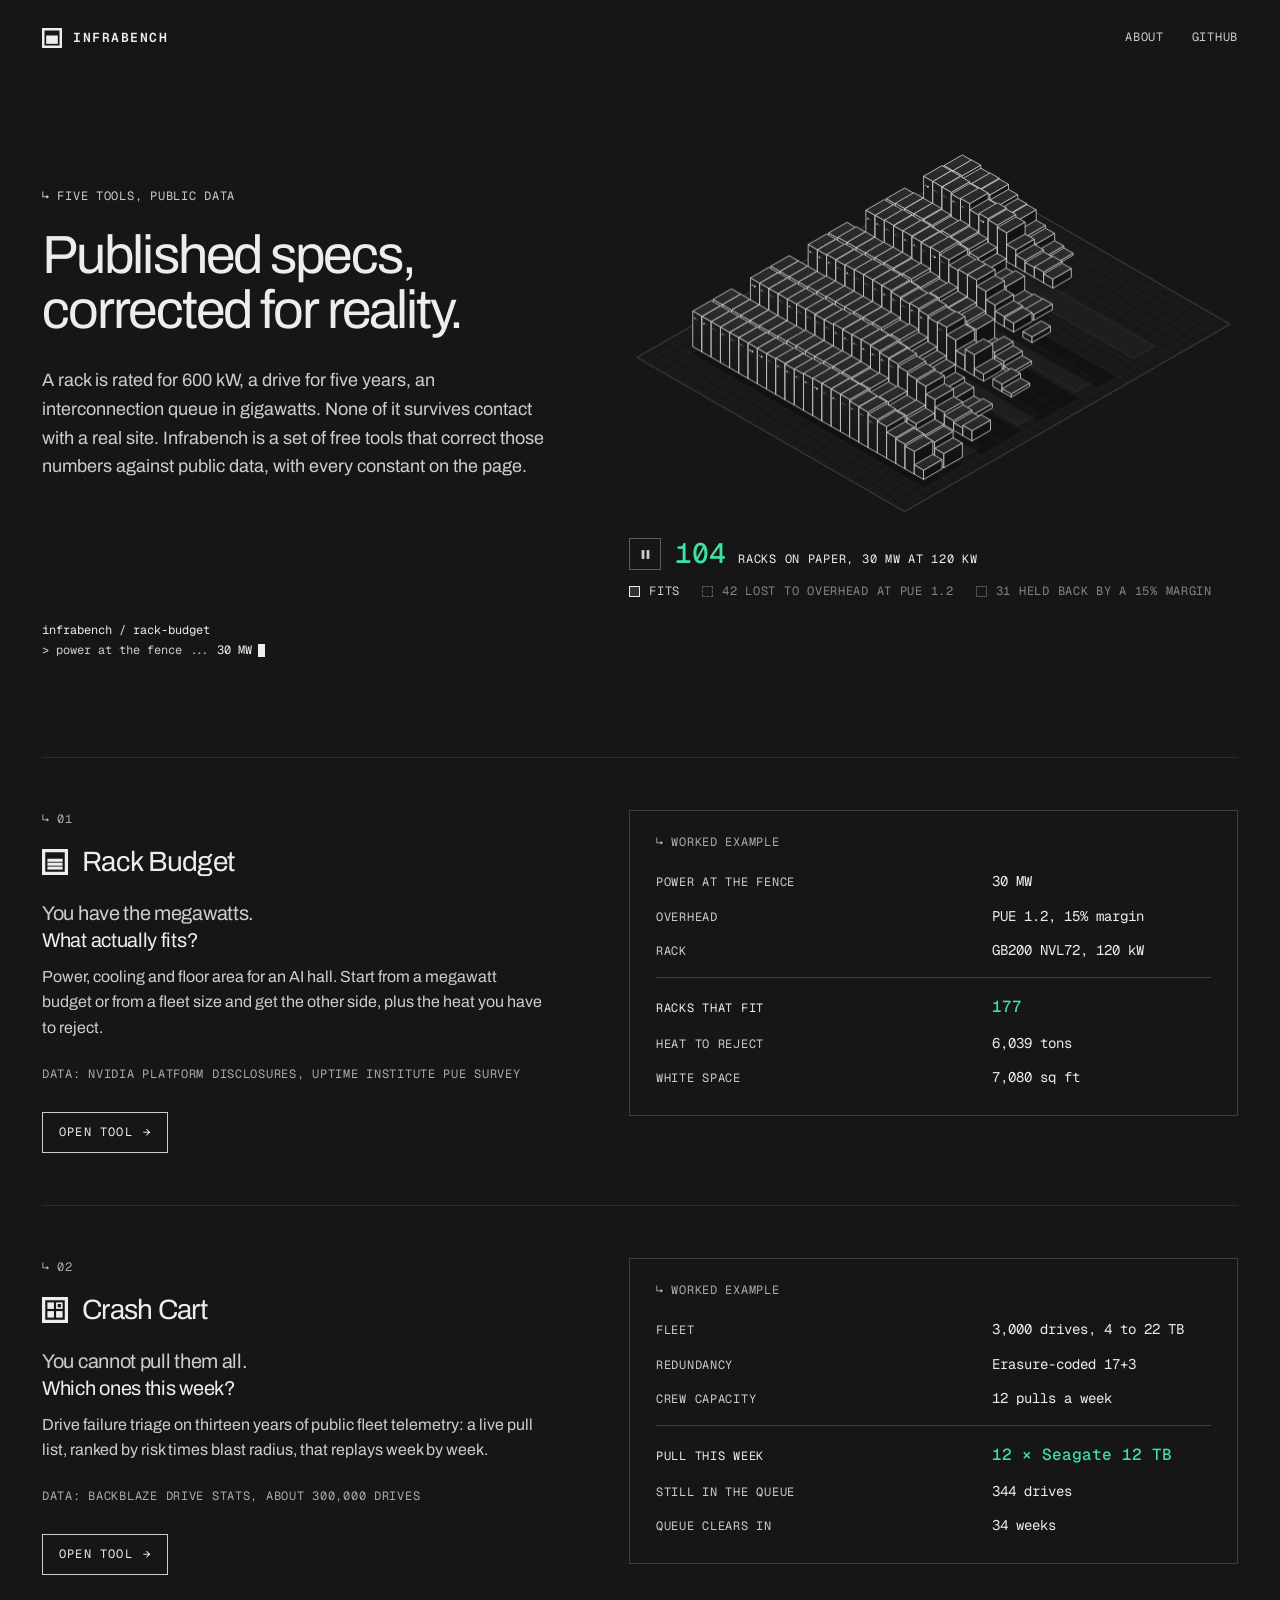
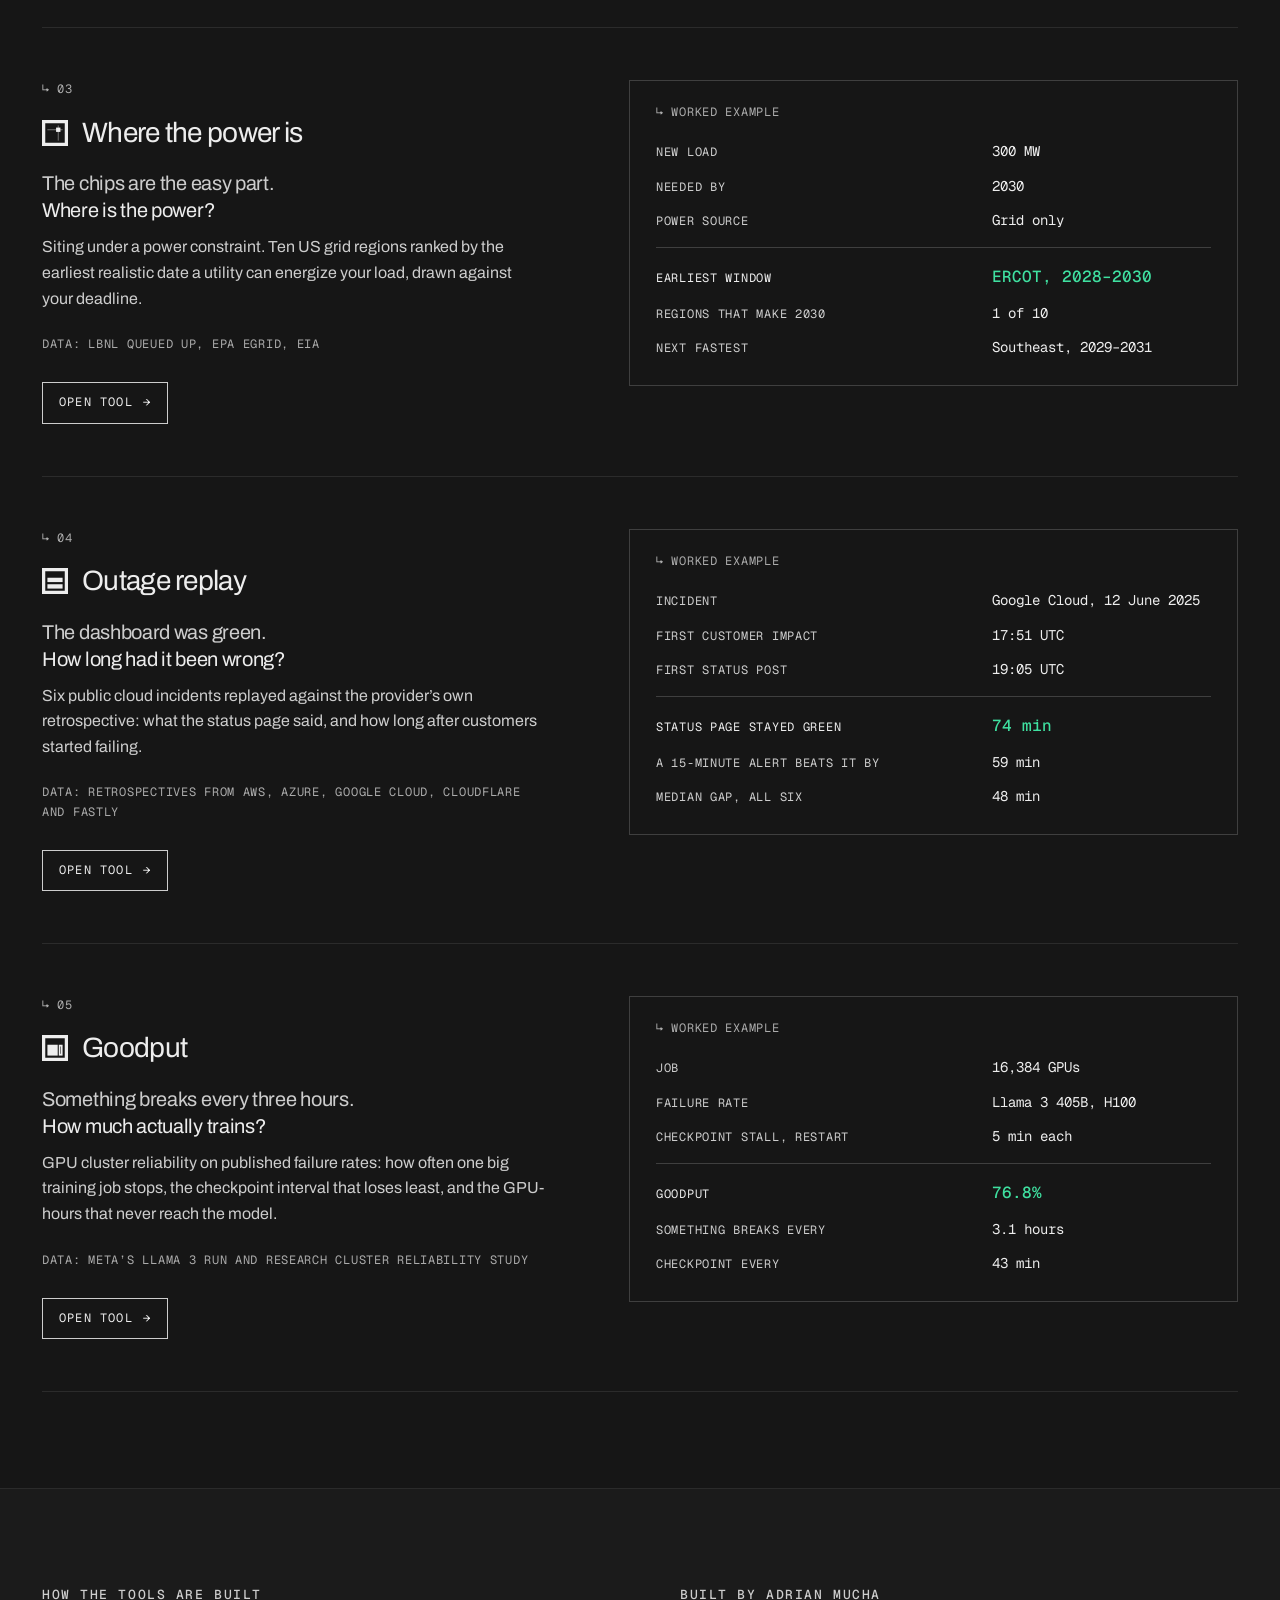
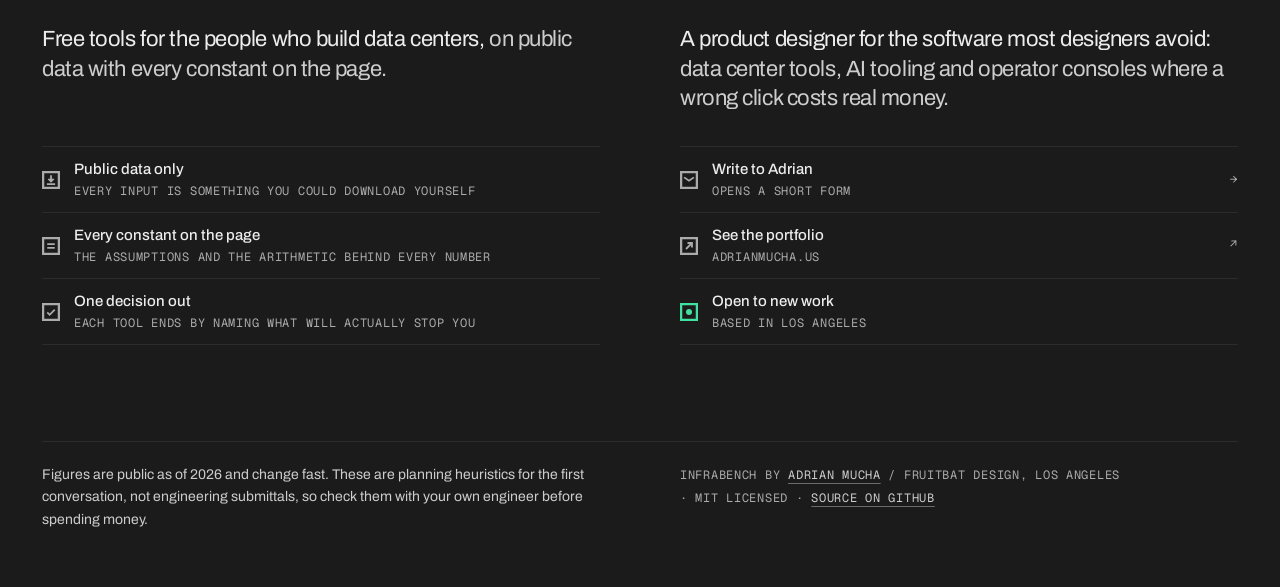
==== commit 412f2093: "Add a boot log to the homepage that types the hall's arithmetic Beside the hall's caption, a six-lin" ====
--- a/index.html
+++ b/index.html
@@ -113,7 +113,8 @@
   @media(min-width:901px){.intro h1{max-width:none}}
   @media(max-width:900px){
     .intro{grid-template-columns:minmax(0,1fr);grid-template-rows:none;row-gap:44px}
-    .intro-text,.intro .hall{grid-column:auto;grid-row:auto}
+    .intro-text,.intro .log,.intro .hall{grid-column:auto;grid-row:auto}
+    .intro .log{margin-top:-16px}
     .intro .hall{display:block}
   }
   @media(max-width:700px){.intro{padding-block:40px 64px;row-gap:36px}}
@@ -122,6 +123,24 @@
   /* ch is Archivo's 0, about a quarter wider than its average letter: 50ch is ~66 characters */
   .lede{font-size:var(--fs-lead);color:var(--tx2);margin:28px 0 0;text-wrap:pretty}
   @media(max-width:700px){.lede{margin-top:22px}}
+
+  /* The log. The hall's correction again, as the arithmetic: each step of the animation
+     types its lines here, and older lines scroll up and fade out under the mask. It is a
+     fixed six lines tall, so nothing around it moves as it fills, and it sits in the
+     intro's second row, level with the hall's caption. It repeats what the hall's
+     caption already says, so it is hidden from screen readers. Without motion or without
+     script it is the last six lines, still. */
+  .log{grid-column:1;grid-row:2;align-self:start;display:flex;flex-direction:column;justify-content:flex-end;height:calc(6 * 1.7em);margin:18px 0 0;overflow:hidden;
+    font-family:var(--mono);font-size:var(--fs-micro);line-height:1.7;color:var(--tx2);
+    -webkit-mask-image:linear-gradient(to bottom,transparent,#000 70%);mask-image:linear-gradient(to bottom,transparent,#000 70%)}
+  .log p{flex:none;margin:0;white-space:pre;overflow:hidden}
+  .log .h,.log b{font-weight:400;color:var(--tx)}
+  .log .ans{color:var(--grn)}
+  .log p:last-child::after{content:"";display:inline-block;width:.6em;height:1.1em;margin-inline-start:.5em;vertical-align:-.2em;background:var(--tx)}
+  @media (prefers-reduced-motion: no-preference){
+    .log p:last-child::after{animation:blink 1.1s steps(1) infinite}
+    @keyframes blink{50%{opacity:0}}
+  }
 
   /* The hall. 30 MW at 120 kW a rack is 250 racks on paper. PUE 1.2 takes 42 of them
      (25 MW of IT is 208 racks) and a 15 percent margin holds back 31 more, leaving 177.
@@ -298,7 +317,7 @@
     .brand{gap:12px}
     .brand .glyph{width:22px;height:22px}
     .intro{padding-block:88px 120px}
-    .hall figcaption{margin-top:22px}
+    .hall figcaption,.log{margin-top:22px}
     .pp{width:36px;height:36px}
     .pp svg{width:12px;height:12px}
     .lede{margin-top:32px}
@@ -367,6 +386,8 @@
     <h1>Published specs, corrected for reality.</h1>
     <p class="lede">A rack is rated for 600&nbsp;kW, a drive for five years, an interconnection queue in gigawatts. None of it survives contact with a real site. Infrabench is a set of free tools that correct those numbers against public data, with every constant on the page.</p>
   </div>
+  <!-- the script retypes this in step with the hall; these are its closing lines -->
+  <div class="log" id="hallLog" aria-hidden="true"><p>&gt; lost to overhead ..... <b>42 racks</b></p><p class="h">holding back a 15% margin</p><p>&gt; usable for compute ... <b>21.25 MW</b></p><p>&gt; held back ............ <b>31 racks</b></p><p>&gt; racks that fit ....... <b class="ans">177</b></p><p class="h">ready.</p></div>
   <figure class="hall">
     <!-- drawn by the script at the end of the page; its aspect is set in the styles so
          the space is reserved before it runs -->
@@ -781,7 +802,7 @@
   function loop(now){
     raf = requestAnimationFrame(loop);
     clock += then ? Math.min(64, now - then) : 16; then = now;
-    tally();
+    tally(); logTick();
     if(clock > busyUntil && now - drawn < 48) return;
     drawn = now; update(); draw();
   }
@@ -806,11 +827,36 @@
   function label(k){
     for(var i = 0; i < LABELS.length; i++) LABELS[i].classList.toggle("on", i === k);
   }
+  // ---- the log: each step's arithmetic, a line at a time, on the hall's own clock, so a
+  // pause holds it mid-step with everything else. A one-item line is a heading. ----
+  var logEl = document.getElementById("hallLog"), logQ = [], KEEP = 8;
+  var LOG = [
+    [["infrabench / rack-budget"], ["power at the fence", "30 MW"], ["rack", "GB200 NVL72, 120 kW"], ["on paper", "250 racks"]],
+    [["correcting for overhead"], ["divide by PUE 1.20", "25.0 MW of IT"], ["racks it can power", "208"], ["lost to overhead", "42 racks"]],
+    [["holding back a 15% margin"], ["usable for compute", "21.25 MW"], ["held back", "31 racks"], ["racks that fit", "177", true], ["ready."]]
+  ];
+  // paced so a step's last figure lands as its counter does
+  function logStep(k){
+    LOG[k].forEach(function(l, i){ logQ.push({ at: clock + 300 + i * 520, l: l }); });
+  }
+  function logTick(){
+    while(logQ.length && logQ[0].at <= clock){
+      var l = logQ.shift().l, p = document.createElement("p");
+      if(l.length === 1){ p.className = "h"; p.textContent = l[0]; }
+      else {
+        p.textContent = "> " + l[0] + " " + new Array(Math.max(3, 22 - l[0].length)).join(".") + " ";
+        var b = document.createElement("b"); b.textContent = l[1]; if(l[2]) b.className = "ans";
+        p.appendChild(b);
+      }
+      logEl.appendChild(p);
+      while(logEl.children.length > KEEP) logEl.removeChild(logEl.firstChild);
+    }
+  }
   function show(k){
     var from = cur;
     go(k, from);
     fig.setAttribute("data-step", k);
-    label(k);
+    label(k); logStep(k);
     cnt = { from: from < 0 ? 0 : STEPS[from], to: STEPS[k], ms: COUNT[k] };
     cur = k;
   }
@@ -825,7 +871,7 @@
 
   // an empty hall before the first paint, so the answer never flashes ahead of the build
   fig.setAttribute("data-step", 0);
-  num.textContent = 0; label(0);
+  num.textContent = 0; label(0); logEl.textContent = "";
 
   btn.hidden = false;
   btn.addEventListener("click", function(){
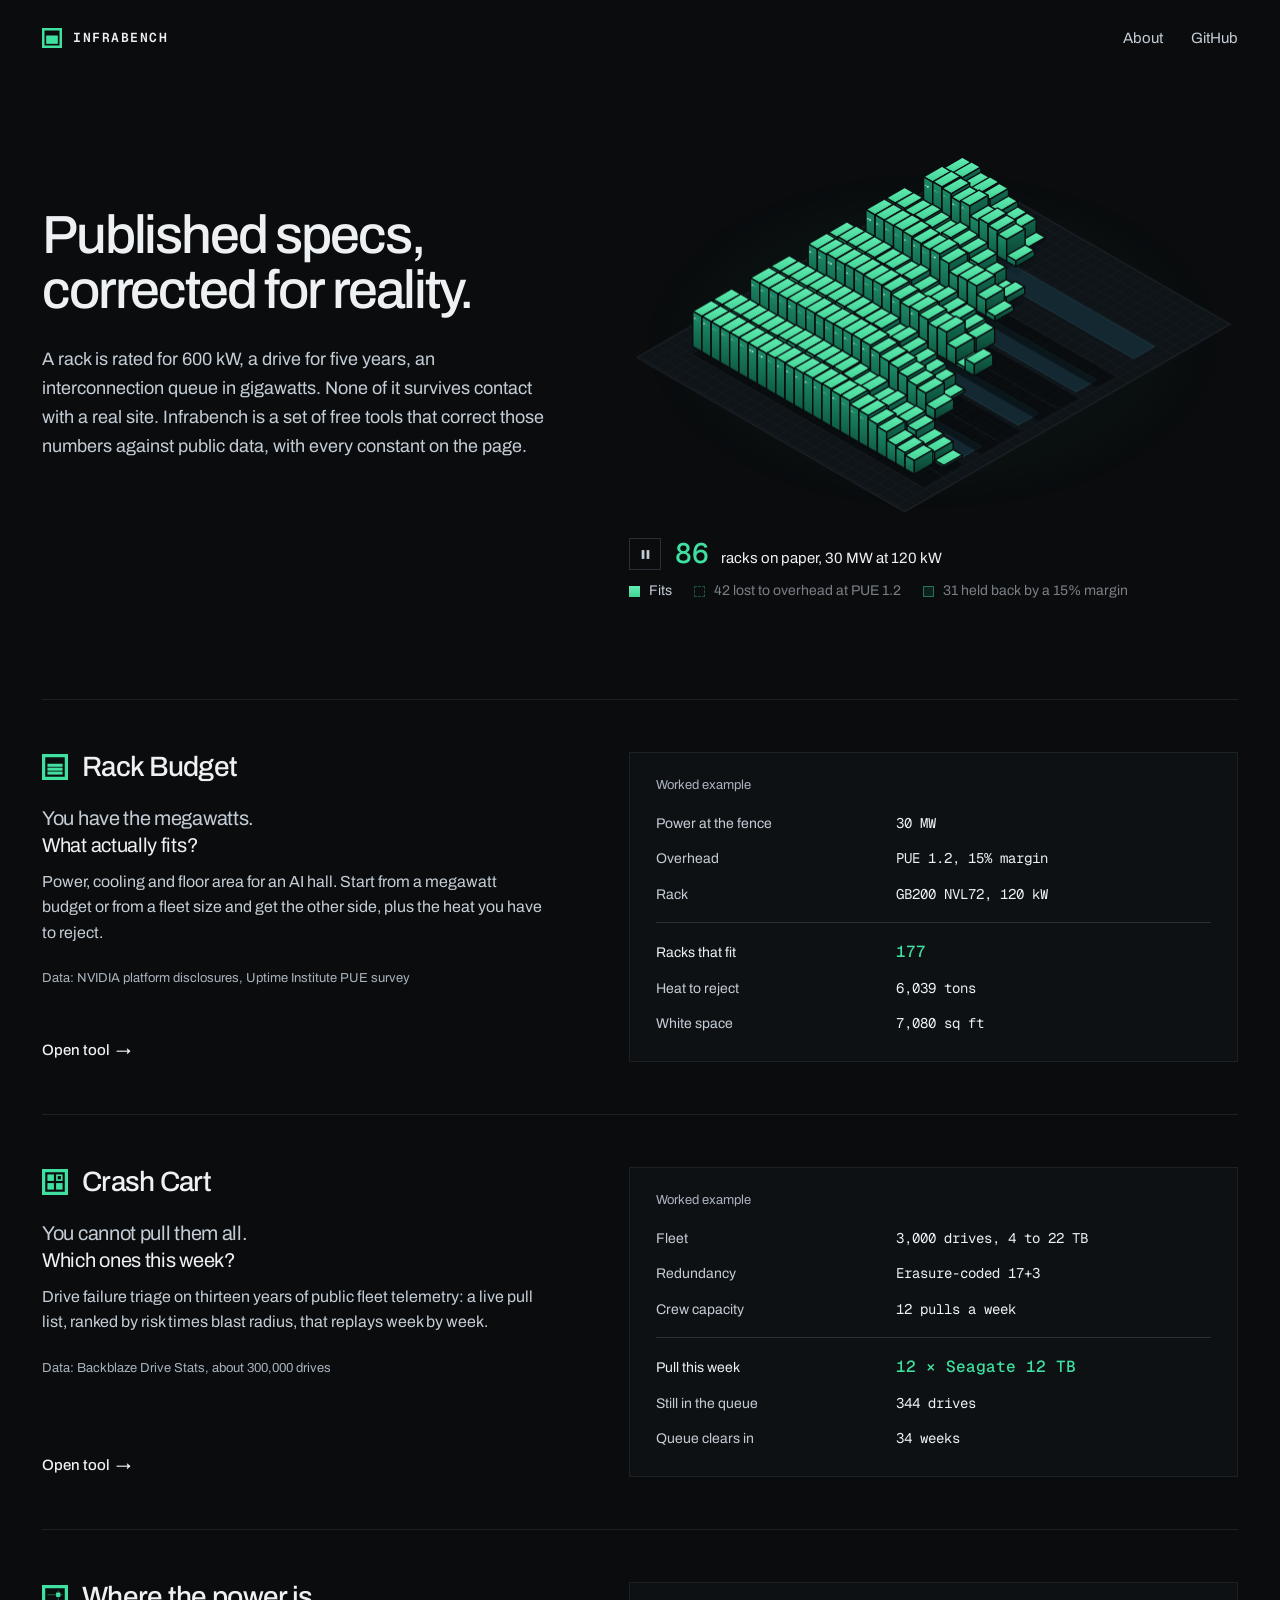
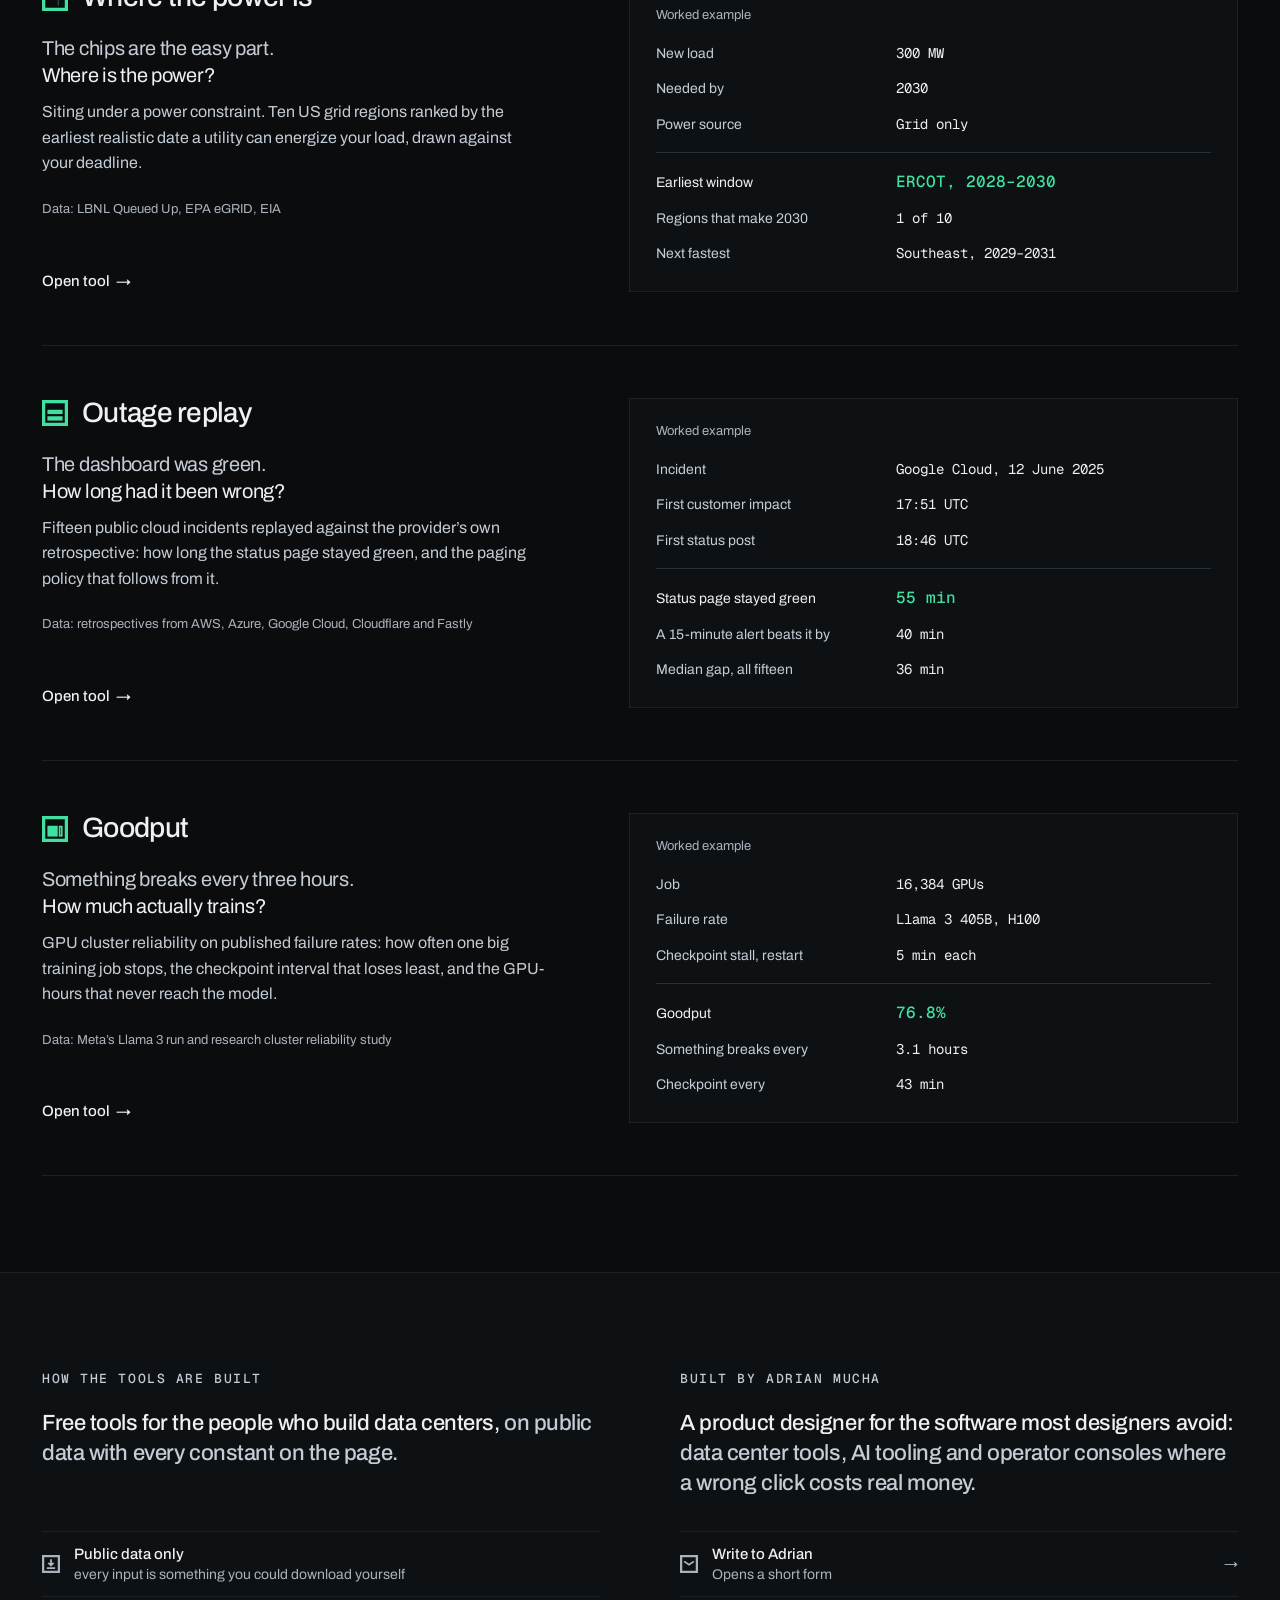
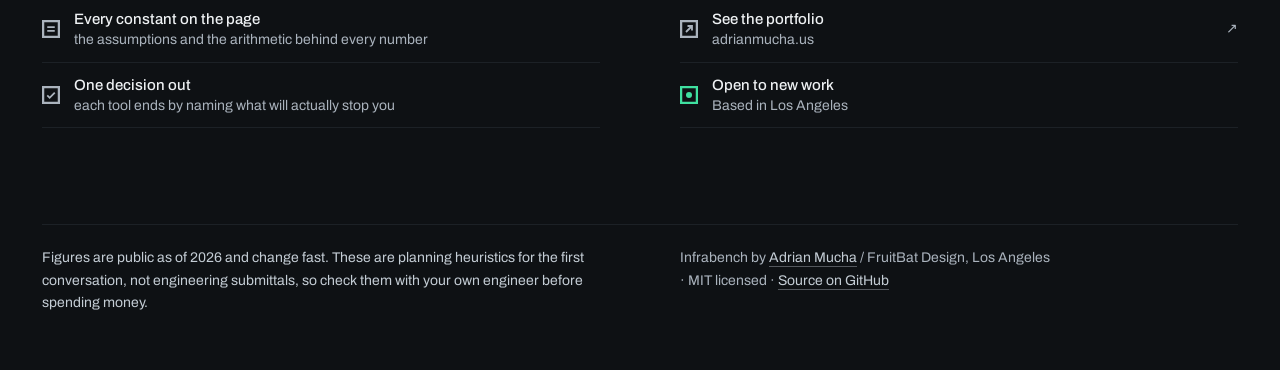
==== commit 6569202c: "Give Outage replay a payoff, and correct its timestamps Checked against each provider's own record, " ====
--- a/index.html
+++ b/index.html
@@ -29,34 +29,34 @@
 </script>
 <style>
   /* The index is a table of contents, not a landing page: a statement, the five tools
-     with the answer each one gives, and who made them. It is dressed as a terminal:
-     one neutral near-black, drawings in outline, and everything that labels or operates
-     the page set in uppercase mono. Sentences people read stay in the sans. The page is
-     greyscale; green is kept for the answer and for one status, open to work. */
+     with the answer each one gives, and who made them. Decoration is out; the brand
+     glyphs and the worked examples carry the page. Mono is for the wordmark and for
+     numbers, never for labels. Green marks the brand and the answer; its one other use is
+     the focus ring. */
   :root{
     color-scheme:dark;
-    --bg:#161616;          /* page surface */
-    --bg2:#1B1B1B;         /* raised, one step */
-    --line:#2B2B2B;        /* hairline */
-    --line2:#3F3F3F;       /* stronger rule */
-    --tx:#EDEDED;          /* primary text */
-    /* The greys are neutral, with no hue of their own. Secondary text carries body copy
-       and the 12 px mono labels (11.6:1 on the page); fine print is 13-14 px (8:1). */
-    --tx2:#CDCDCD;         /* secondary text */
-    --tx3:#ABABAB;         /* fine print */
-    --grn:#3FE0A0;         /* signal green: the answer, and nothing else */
+    --bg:#0A0C0E;          /* page surface */
+    --bg2:#0E1114;         /* raised, one step */
+    --line:#1C2126;        /* hairline */
+    --line2:#2A3037;       /* stronger rule */
+    --tx:#EEF1F3;          /* primary text */
+    /* The greys are set for APCA, not only WCAG 2: secondary text carries body copy, so it
+       clears Lc 75 on both surfaces; fine print is 13-14 px labels, so it clears Lc 60.
+       Each was lifted in OKLCH lightness alone, keeping its chroma and hue. */
+    --tx2:#C4CDD5;         /* secondary text   oklch(0.843 0.015 248), Lc 75 */
+    --tx3:#AAB3BD;         /* fine print       oklch(0.763 0.018 254), Lc 60 */
+    --grn:#3FE0A0;         /* signal green: the brand glyph, the answer, and focus */
     /* Role tokens for controls. Same values as some text and surface tokens today, but
        their own roles, so a change to text colour never repaints a button by accident. */
-    --action-bg:#EDEDED;         /* the one filled action */
+    --action-bg:#EEF1F3;         /* the one filled action */
     --action-bg-hover:#FFFFFF;
-    --action-fg:#161616;
-    --control-border:#5C5C5C;    /* outlined controls */
-    --control-border-hover:#CDCDCD;
-    --link-underline:rgba(205,205,205,.45);
+    --action-fg:#0A0C0E;
+    --control-border:#2A3037;    /* outlined controls */
+    --control-border-hover:#7B838D;
+    --link-underline:rgba(168,176,184,.45);
     /* One role-based scale. Larger screens step it up by redefining these, not by
        resizing selectors one at a time. */
-    --fs-micro:12px;                 /* uppercase mono labels */
-    --fs-caption:13px;               /* figure captions, the wordmark */
+    --fs-caption:13px;               /* sources, figure captions, the wordmark */
     --fs-small:14px;                 /* ledger rows, the legend, the footer */
     --fs-ui:15px;                    /* nav, links, buttons, the hall's label */
     --fs-body:16px;                  /* descriptions, about copy, a ledger's answer */
@@ -74,7 +74,7 @@
   }
   /* on the narrowest phones the headline drops a little so it keeps its two-line break */
   @media(max-width:700px){:root{--fs-lead:17px;--fs-display:clamp(34px,9.7vw,38px)}}
-  @media(min-width:1680px){:root{--fs-micro:13px;--fs-caption:14px;--fs-small:15px;--fs-ui:16px;--fs-body:17px;--fs-lead:20px;
+  @media(min-width:1680px){:root{--fs-caption:14px;--fs-small:15px;--fs-ui:16px;--fs-body:17px;--fs-lead:20px;
     --fs-sub:23px;--fs-heading:26px;--fs-title:34px;--fs-display:72px;--col-gap:112px}}
   @media(min-width:2200px){:root{--fs-small:16px;--fs-body:18px;--fs-lead:21px;--fs-sub:24px;--fs-title:36px;--fs-display:80px;--col-gap:136px}}
   *{box-sizing:border-box}
@@ -84,15 +84,11 @@
   .wrap{max-width:1260px;margin:0 auto;padding:0 32px}
   @media(max-width:640px){.wrap{padding:0 20px}}
   a{color:inherit}
-  :focus-visible{outline:2px solid var(--tx);outline-offset:3px}
-  ::selection{background:var(--tx);color:var(--bg)}
-  /* the label voice: nav, captions, legends, buttons, everything that is not a sentence */
-  .top nav a,.eyebrow,.read .what,.keys,.t-src,.go,.ex figcaption,.ex dt,.so-what,.so-end,footer .meta{
-    font-family:var(--mono);font-size:var(--fs-micro);letter-spacing:.06em;text-transform:uppercase}
+  :focus-visible{outline:2px solid var(--grn);outline-offset:3px}
   .sr-only{position:absolute;width:1px;height:1px;margin:-1px;padding:0;overflow:hidden;clip:rect(0 0 0 0);white-space:nowrap;border:0}
   .skip{position:absolute;inset-inline-start:-9999px;top:0;z-index:10;padding:12px 18px;background:var(--action-bg);color:var(--action-fg);font-weight:600;font-size:var(--fs-ui)}
   .skip:focus{inset-inline-start:0}
-  .glyph{color:var(--tx);flex:none;display:block}
+  .glyph{color:var(--grn);flex:none;display:block}
 
   /* ---------- header ---------- */
   .top{display:flex;align-items:center;justify-content:space-between;gap:24px;min-height:76px}
@@ -100,7 +96,7 @@
     font-family:var(--mono);font-size:var(--fs-caption);font-weight:600;letter-spacing:.12em;text-transform:uppercase}
   .brand .glyph{width:20px;height:20px}
   .top nav{display:flex;gap:28px}
-  .top nav a{color:var(--tx2);text-decoration:none;padding:12px 0}
+  .top nav a{font-size:var(--fs-ui);color:var(--tx2);text-decoration:none;padding:12px 0}
   .top nav a:hover{color:var(--tx)}
 
   /* ---------- intro: the statement, and the hall that proves it ----------
@@ -113,40 +109,20 @@
   @media(min-width:901px){.intro h1{max-width:none}}
   @media(max-width:900px){
     .intro{grid-template-columns:minmax(0,1fr);grid-template-rows:none;row-gap:44px}
-    .intro-text,.intro .log,.intro .hall{grid-column:auto;grid-row:auto}
-    .intro .log{margin-top:-16px}
+    .intro-text,.intro .hall{grid-column:auto;grid-row:auto}
     .intro .hall{display:block}
   }
   @media(max-width:700px){.intro{padding-block:40px 64px;row-gap:36px}}
-  .eyebrow{margin:0 0 22px;color:var(--tx2)}
-  h1{font-size:var(--fs-display);font-weight:400;line-height:1.02;letter-spacing:-.035em;margin:0;max-width:14ch;text-wrap:balance}
+  h1{font-size:var(--fs-display);font-weight:500;line-height:1.02;letter-spacing:-.04em;margin:0;max-width:14ch;text-wrap:balance}
   /* ch is Archivo's 0, about a quarter wider than its average letter: 50ch is ~66 characters */
   .lede{font-size:var(--fs-lead);color:var(--tx2);margin:28px 0 0;text-wrap:pretty}
   @media(max-width:700px){.lede{margin-top:22px}}
 
-  /* The log. The hall's correction again, as the arithmetic: each step of the animation
-     types its lines here, and older lines scroll up and fade out under the mask. It is a
-     fixed six lines tall, so nothing around it moves as it fills, and it sits in the
-     intro's second row, level with the hall's caption. It repeats what the hall's
-     caption already says, so it is hidden from screen readers. Without motion or without
-     script it is the last six lines, still. */
-  .log{grid-column:1;grid-row:2;align-self:start;display:flex;flex-direction:column;justify-content:flex-end;height:calc(6 * 1.7em);margin:18px 0 0;overflow:hidden;
-    font-family:var(--mono);font-size:var(--fs-micro);line-height:1.7;color:var(--tx2);
-    -webkit-mask-image:linear-gradient(to bottom,transparent,#000 70%);mask-image:linear-gradient(to bottom,transparent,#000 70%)}
-  .log p{flex:none;margin:0;white-space:pre;overflow:hidden}
-  .log .h,.log b{font-weight:400;color:var(--tx)}
-  .log .ans{color:var(--grn)}
-  .log p:last-child::after{content:"";display:inline-block;width:.6em;height:1.1em;margin-inline-start:.5em;vertical-align:-.2em;background:var(--tx)}
-  @media (prefers-reduced-motion: no-preference){
-    .log p:last-child::after{animation:blink 1.1s steps(1) infinite}
-    @keyframes blink{50%{opacity:0}}
-  }
-
   /* The hall. 30 MW at 120 kW a rack is 250 racks on paper. PUE 1.2 takes 42 of them
      (25 MW of IT is 208 racks) and a 15 percent margin holds back 31 more, leaving 177.
-     All 250 positions are drawn, and drawn in line only: a bright hidden-line box where a
-     rack fits, a faint one where the margin holds it back, a dashed trace where the
-     overhead took it. It is a canvas so the racks can move: the hall
+     All 250 positions are drawn: solid where a rack fits, dashed where the overhead took
+     it, glass where the margin holds it back. The brand mark's grammar, the spec drawn
+     over the solid, at the scale of a room. It is a canvas so the racks can move: the hall
      builds itself, then each correction is a scan that sweeps the hall, and the racks it
      cannot power sink into their outlines as it passes; the ones left standing run status lights.
      Then a long hold on the answer, and the hall rebuilds. Without motion it is simply the
@@ -162,7 +138,7 @@
   /* The three step labels share one grid cell, so the cell is always as tall as the
      longest, which wraps on a small phone, and nothing below it moves as they change.
      The idle ones are hidden from screen readers too; visibility waits out the fade. */
-  .read .what{display:grid;min-width:0;line-height:1.5;color:var(--tx)}
+  .read .what{display:grid;min-width:0;font-size:var(--fs-ui);line-height:1.45;color:var(--tx)}
   .read .what > span{grid-area:1 / 1;visibility:hidden;opacity:0;transition:opacity .35s ease,visibility 0s linear .35s}
   .read .what > .on{visibility:visible;opacity:1;transition:opacity .45s ease .25s,visibility 0s}
   /* play and pause, in front of the counter like a player's transport */
@@ -174,13 +150,13 @@
   .pp svg{width:11px;height:11px;display:block}
   .pp .i-play,.pp.is-paused .i-pause{display:none}
   .pp.is-paused .i-play{display:block}
-  .keys{display:flex;flex-wrap:wrap;gap:6px 22px;margin:12px 0 0;padding:0;list-style:none;color:var(--tx2)}
+  .keys{display:flex;flex-wrap:wrap;gap:6px 22px;margin:10px 0 0;padding:0;list-style:none;font-size:var(--fs-small);color:var(--tx2)}
   /* a long legend item wraps rather than running off a narrow screen; its swatch stays on the first line */
   .key{display:inline-flex;align-items:flex-start;gap:9px}
   .sw{width:11px;height:11px;flex:none;margin-top:calc((1lh - 11px) / 2)}
-  .sw.fit{border:1px solid var(--tx);background:#333}
-  .sw.oh{border:1px dashed rgba(237,237,237,.55)}
-  .sw.mg{border:1px solid rgba(237,237,237,.45)}
+  .sw.fit{background:linear-gradient(#63EEB4,#41D294)}
+  .sw.oh{border:1px dashed rgba(63,224,160,.55)}
+  .sw.mg{border:1px solid rgba(63,224,160,.8);background:rgba(63,224,160,.16)}
   /* while it plays, each key lights when its correction lands */
   .keys .key{transition:opacity .9s ease}
   /* still legible while it waits (Lc 34, above APCA's floor of 30 for inactive text) */
@@ -190,49 +166,45 @@
      One row per tool. The left column says what it is; the right shows what it gives
      back, using the inputs the tool opens with, so the numbers here match the page you
      land on. The whole row is the link; the visible "Open tool" is its label. */
-  .tools{list-style:none;margin:0;padding:0;border-top:1px solid var(--line);counter-reset:tool}
+  .tools{list-style:none;margin:0;padding:0;border-top:1px solid var(--line)}
   .tool{position:relative;display:grid;grid-template-columns:var(--cols);grid-template-rows:auto 1fr;
     grid-template-areas:"text ex" "go ex";column-gap:var(--col-gap);padding:52px 0;border-bottom:1px solid var(--line)}
   .t-text{grid-area:text}
-  /* each row is numbered the way the bench numbers its tools */
-  .t-text::before{counter-increment:tool;content:"\21B3\00A0" counter(tool, decimal-leading-zero);display:block;margin-bottom:18px;
-    font-family:var(--mono);font-size:var(--fs-micro);letter-spacing:.06em;color:var(--tx3)}
   /* stacked: the link follows the example instead of splitting the tool from it */
   @media(max-width:900px){.tool{grid-template-columns:minmax(0,1fr);grid-template-rows:none;grid-template-areas:"text" "ex" "go";padding:40px 0 36px}
     .tool .ex{margin-top:28px}}
-  .t-name{display:flex;align-items:center;gap:14px;margin:0;font-size:var(--fs-title);font-weight:400;letter-spacing:-.025em;line-height:1.1}
+  .t-name{display:flex;align-items:center;gap:14px;margin:0;font-size:var(--fs-title);font-weight:500;letter-spacing:-.025em;line-height:1.1}
   .t-name .glyph{width:26px;height:26px}
   .t-q{font-size:var(--fs-sub);line-height:1.35;letter-spacing:-.015em;color:var(--tx);margin:22px 0 0}
   .t-q span{display:block;color:var(--tx2)}
   .t-d{font-size:var(--fs-body);color:var(--tx2);margin:10px 0 0;text-wrap:pretty}
-  .t-src{line-height:1.6;color:var(--tx3);margin:24px 0 0;text-wrap:pretty}
-  .go{grid-area:go;align-self:end;justify-self:start;display:inline-flex;align-items:baseline;gap:10px;margin-top:28px;padding:10px 16px;
-    border:1px solid var(--tx2);letter-spacing:.1em;color:var(--tx);text-decoration:none}
-  /* an outlined key that fills when the row is pointed at; green is not for actions */
+  .t-src{font-size:var(--fs-caption);line-height:1.5;color:var(--tx3);margin:24px 0 0;text-wrap:pretty}
+  .go{grid-area:go;align-self:end;justify-self:start;display:inline-flex;align-items:baseline;gap:6px;padding-top:28px;
+    font-size:var(--fs-ui);font-weight:500;color:var(--tx);text-decoration:none}
+  /* the arrow is part of the link, so it takes the link's colour; green is not for actions */
   /* stretch the link over the row, and draw its focus ring around the row */
   .go::after{content:"";position:absolute;inset:0}
   .go:focus-visible{outline:none}
-  .go:focus-visible::after{outline:2px solid var(--tx);outline-offset:8px}
-  .tool:hover .go{background:var(--tx);border-color:var(--tx);color:var(--bg)}
+  .go:focus-visible::after{outline:2px solid var(--grn);outline-offset:8px}
+  .tool:hover .go{text-decoration:underline;text-decoration-thickness:1px;text-underline-offset:.3em}
 
   /* the worked example: inputs, a rule, then what comes out. The answer is green. */
-  .ex{grid-area:ex;align-self:start;margin:0;border:1px solid var(--line2);padding:22px 26px 20px}
+  .ex{grid-area:ex;align-self:start;margin:0;background:var(--bg2);border:1px solid var(--line);padding:22px 26px 20px}
   @media(max-width:640px){.ex{padding:18px 18px 16px}}
-  .ex figcaption{color:var(--tx3);margin:0 0 12px}
-  .ex figcaption::before{content:"\21B3\00A0"}
+  .ex figcaption{font-size:var(--fs-caption);color:var(--tx3);margin:0 0 10px}
   /* Narrow panel: label at the start, value at the end of the same row. Wide panel: the
      labels form a column and each value sits beside its own, since a value 450 px from
      its label groups with the label below it instead. The panel decides, not the viewport. */
   .ex{container-type:inline-size}
   .ex dl{margin:0}
   .ex dl div{display:flex;flex-wrap:wrap;justify-content:space-between;align-items:baseline;gap:2px 24px;padding:6px 0}
-  .ex dt{color:var(--tx2)}
+  .ex dt{font-size:var(--fs-small);color:var(--tx2)}
   .ex dd{margin:0;margin-inline-start:auto;font-family:var(--mono);font-size:var(--fs-small);color:var(--tx);text-align:end;font-variant-numeric:tabular-nums}
   .ex .out{border-top:1px solid var(--line2);margin-top:10px;padding-top:16px}
-  @container (min-width:540px){
-    /* one label track for all five panels (the longest label is 18.6em in mono caps), so every value
+  @container (min-width:460px){
+    /* one label track for all five panels (the longest label is 12.4em), so every value
        column starts on the same edge; a longer label would widen it rather than wrap */
-    .ex dl{display:grid;grid-template-columns:minmax(max-content,19em) minmax(0,1fr);align-items:baseline}
+    .ex dl{display:grid;grid-template-columns:minmax(max-content,13em) minmax(0,1fr);align-items:baseline}
     .ex dl div{display:contents}
     .ex dt,.ex dd{padding-block:6px}
     .ex dd{margin:0;padding-inline-start:32px;text-align:start}
@@ -243,11 +215,10 @@
   }
   .ex .ans dt{color:var(--tx)}
   .ex .ans dd{color:var(--grn);font-size:var(--fs-body);font-weight:500}
-  .tool:hover .ex{border-color:var(--control-border)}
+  .tool:hover .ex{border-color:var(--line2)}
 
   @media (prefers-reduced-motion: no-preference){
     html{scroll-behavior:smooth}
-    .go{transition:background-color .15s ease,color .15s ease,border-color .15s ease}
     .go .arr{display:inline-block;transition:transform .18s ease}
     .tool:hover .go .arr{transform:translateX(4px)}
     .ex{transition:border-color .18s ease}
@@ -267,23 +238,21 @@
   .so-half{grid-row:span 3;display:grid;grid-template-rows:subgrid}
   .so-label{margin:0 0 20px;font-family:var(--mono);font-size:var(--fs-caption);font-weight:500;letter-spacing:.12em;
     line-height:20px;text-transform:uppercase;color:var(--tx2)}
-  .so-line{margin:0;font-size:var(--fs-heading);font-weight:400;letter-spacing:-.02em;line-height:1.35;color:var(--tx);text-wrap:pretty}
+  .so-line{margin:0;font-size:var(--fs-heading);font-weight:500;letter-spacing:-.02em;line-height:1.35;color:var(--tx);text-wrap:pretty}
   .so-line span{color:var(--tx2)}
   .so-rows{align-self:start;list-style:none;margin:32px 0 0;padding:0;border-bottom:1px solid var(--line)}
   .so-rows li > *{display:grid;grid-template-columns:auto minmax(0,1fr) auto;align-items:center;column-gap:14px;padding:12px 0;
     border-top:1px solid var(--line);color:var(--tx2);text-decoration:none}
   .so-rows .glyph{width:18px;height:18px;color:var(--tx3)}
   .so-name{display:block;font-size:var(--fs-ui);font-weight:500;line-height:1.4;color:var(--tx)}
-  .so-what{display:block;line-height:1.5;margin-top:2px;color:var(--tx3)}
-  .so-end{color:var(--tx3)}
-  /* the links light up on hover; availability is a status, so its glyph keeps the green */
+  .so-what{display:block;font-size:var(--fs-small);line-height:1.4;color:var(--tx3)}
+  .so-end{font-size:var(--fs-small);color:var(--tx3)}
+  /* the links light up on hover; availability is a status, so its glyph stays green */
   /* the contact row is a button that opens the form, dressed as the rows around it */
   .so-rows button{width:100%;margin:0;background:none;border:0;border-top:1px solid var(--line);font:inherit;text-align:start;cursor:pointer}
-  .so-rows :is(a,button):hover .glyph{color:var(--tx)}
-  .so-open .glyph{color:var(--grn)}
+  .so-rows :is(a,button):hover .glyph,.so-open .glyph{color:var(--grn)}
   .so-rows :is(a,button):hover .so-end{color:var(--tx)}
   footer{padding:0 0 56px;font-size:var(--fs-small);color:var(--tx3)}
-  footer .meta{line-height:1.9}
   /* the rule sits inside the content edge, like the rules between the tool rows */
   footer .wrap::before{content:"";grid-column:1 / -1;border-top:1px solid var(--line);margin-bottom:22px}
   footer p{margin:0;text-wrap:pretty}
@@ -317,7 +286,7 @@
     .brand{gap:12px}
     .brand .glyph{width:22px;height:22px}
     .intro{padding-block:88px 120px}
-    .hall figcaption,.log{margin-top:22px}
+    .hall figcaption{margin-top:22px}
     .pp{width:36px;height:36px}
     .pp svg{width:12px;height:12px}
     .lede{margin-top:32px}
@@ -327,7 +296,7 @@
     .t-q{margin-top:26px}
     .t-d{margin-top:12px}
     .t-src{margin-top:28px}
-    .go{margin-top:32px}
+    .go{padding-top:32px}
     .ex{padding:28px 32px 26px}
     .ex figcaption{margin-bottom:12px}
     .ex dl div,.ex dt,.ex dd{padding-block:8px}
@@ -354,7 +323,7 @@
 <a class="skip" href="#main">Skip to content</a>
 
 <!-- Brand glyphs from .github/assets/logo/glyph: the drawn mark, and one per tool in
-     the same grammar. Inlined so they take the page's ink through currentColor. -->
+     the same grammar. Inlined so they take the page's green through currentColor. -->
 <svg width="0" height="0" style="position:absolute" aria-hidden="true">
   <symbol id="g-infrabench" viewBox="0 0 24 24"><rect x="1.5" y="1.5" width="21" height="21" fill="none" stroke="currentColor" stroke-width="3"/><rect x="5" y="9" width="14" height="10" fill="currentColor"/></symbol>
   <symbol id="g-rack-budget" viewBox="0 0 24 24"><rect x="1.5" y="1.5" width="21" height="21" fill="none" stroke="currentColor" stroke-width="3"/><rect x="5" y="16.2" width="14" height="2.8" fill="currentColor"/><rect x="5" y="12.6" width="14" height="2.8" fill="currentColor"/><rect x="5" y="9" width="14" height="2.8" fill="currentColor"/></symbol>
@@ -382,12 +351,9 @@
 
 <div class="wrap intro">
   <div class="intro-text">
-    <p class="eyebrow"><span aria-hidden="true">&#8627;&nbsp;</span>Five tools, public data</p>
     <h1>Published specs, corrected for reality.</h1>
     <p class="lede">A rack is rated for 600&nbsp;kW, a drive for five years, an interconnection queue in gigawatts. None of it survives contact with a real site. Infrabench is a set of free tools that correct those numbers against public data, with every constant on the page.</p>
   </div>
-  <!-- the script retypes this in step with the hall; these are its closing lines -->
-  <div class="log" id="hallLog" aria-hidden="true"><p>&gt; lost to overhead ..... <b>42 racks</b></p><p class="h">holding back a 15% margin</p><p>&gt; usable for compute ... <b>21.25 MW</b></p><p>&gt; held back ............ <b>31 racks</b></p><p>&gt; racks that fit ....... <b class="ans">177</b></p><p class="h">ready.</p></div>
   <figure class="hall">
     <!-- drawn by the script at the end of the page; its aspect is set in the styles so
          the space is reserved before it runs -->
@@ -481,7 +447,7 @@
       <div class="t-text">
         <h2 class="t-name"><svg class="glyph" aria-hidden="true"><use href="#g-outage-replay"/></svg>Outage replay</h2>
         <p class="t-q"><span>The dashboard was green.</span> How long had it been wrong?</p>
-        <p class="t-d">Six public cloud incidents replayed against the provider&rsquo;s own retrospective: what the status page said, and how long after customers started failing.</p>
+        <p class="t-d">Fifteen public cloud incidents replayed against the provider&rsquo;s own retrospective: how long the status page stayed green, and the paging policy that follows from it.</p>
         <p class="t-src">Data: retrospectives from AWS, Azure, Google Cloud, Cloudflare and Fastly</p>
       </div>
       <figure class="ex">
@@ -489,10 +455,10 @@
         <dl>
           <div><dt>Incident</dt><dd>Google Cloud, 12&nbsp;June 2025</dd></div>
           <div><dt>First customer impact</dt><dd>17:51&nbsp;UTC</dd></div>
-          <div><dt>First status post</dt><dd>19:05&nbsp;UTC</dd></div>
-          <div class="out ans"><dt>Status page stayed green</dt><dd>74&nbsp;min</dd></div>
-          <div><dt>A 15-minute alert beats it by</dt><dd>59&nbsp;min</dd></div>
-          <div><dt>Median gap, all six</dt><dd>48&nbsp;min</dd></div>
+          <div><dt>First status post</dt><dd>18:46&nbsp;UTC</dd></div>
+          <div class="out ans"><dt>Status page stayed green</dt><dd>55&nbsp;min</dd></div>
+          <div><dt>A 15-minute alert beats it by</dt><dd>40&nbsp;min</dd></div>
+          <div><dt>Median gap, all fifteen</dt><dd>36&nbsp;min</dd></div>
         </dl>
       </figure>
       <a class="go" href="/outage-replay/">Open tool<span class="sr-only">: Outage replay</span><span class="arr" aria-hidden="true">&rarr;</span></a>
@@ -571,7 +537,7 @@
   var COS = 0.866, SIN = 0.5, S = 9;
   var RW = 0.6, RD = 1.2, RH = 2.0, AISLE = 1.35;
   var rows = 10, perRow = PLAN / rows;
-  var INK = "#EDEDED", EDGE = "#D6D6D6";
+  var GRN = "#3FE0A0", EDGE = "#0A0C0E";
 
   var bankW = perRow * RW, bankD = rows * RD + Math.floor(rows/2) * AISLE;
   var hallW = bankW + 2.4, hallD = bankD + 2.4;
@@ -607,8 +573,7 @@
              front:[iso(0,RD,z), iso(RW,RD,z), iso(RW,RD,0), iso(0,RD,0)],
              side:[iso(RW,0,z), iso(RW,RD,z), iso(RW,RD,0), iso(RW,0,0)] };
   }
-  // hidden-line drawing: faces close to the page colour, so a rack hides what stands behind it
-  var COL = { top:["#2E2E2E","#262626"], front:["#1D1D1D","#171717"], side:["#141414","#101010"] };
+  var COL = { top:["#63EEB4","#41D294"], front:["#1D8E69","#0E5B43"], side:["#136B51","#0A3F2F"] };
   function vgrad(p, stops){   // top to bottom over the face's own extent, as the SVG's bounding-box gradients were
     var y0 = Infinity, y1 = -Infinity;
     p.forEach(function(q){ y0 = Math.min(y0, q[1]); y1 = Math.max(y1, q[1]); });
@@ -619,31 +584,37 @@
     return { f:f, top:vgrad(f.top, COL.top), front:vgrad(f.front, COL.front), side:vgrad(f.side, COL.side) };
   }
   var FULL = paint(1), OUTLINE = faces(1), FACES = ["top","front","side"];
-  // the outlines: the overhead is gone, so a dashed trace; the margin is capacity held back, so a faint whole box
-  var WIRE = { oh:{ stroke:[0.3,0.18,0.18], fill:null, dash:[1.3,1.1] }, mg:{ stroke:[0.5,0.32,0.32], fill:null, dash:[] } };
-
-  // ---- the floor, drawn once per size: plate, tiles, hot aisles, shadows that never move ----
+  // the outlines: the overhead is gone, so a dashed trace; the margin is capacity held back, so glass
+  var WIRE = { oh:{ stroke:[0.4,0.22,0.22], fill:null, dash:[1.3,1.1] }, mg:{ stroke:[0.75,0.45,0.45], fill:[0.1,0.04,0.025], dash:[] } };
+
+  // ---- the floor, drawn once per size: halo, plate, tiles, hot aisles, shadows that never move ----
   var floor = document.createElement("canvas"), K = 1, dpr = 1;
   function shadowOf(g, k, alpha){
     var d = 0.42;
     g.save(); g.translate(k.at[0], k.at[1]); g.globalAlpha = alpha;
-    trace(g, [iso(d,d,0), iso(RW+d,d,0), iso(RW+d,RD+d,0), iso(d,RD+d,0)]); g.fillStyle = "#0C0C0C"; g.fill();
+    trace(g, [iso(d,d,0), iso(RW+d,d,0), iso(RW+d,RD+d,0), iso(d,RD+d,0)]); g.fillStyle = "#05070A"; g.fill();
     g.restore();
   }
   function drawFloor(){
     floor.width = cvs.width; floor.height = cvs.height;
     var g = floor.getContext("2d");
     g.setTransform(K,0,0,K,-minx*K,-miny*K);
+    // a low glow under the hall, an ellipse that fades out before it meets any edge of the frame
+    var mid = iso(hallW/2, hallD/2, 0);
+    var rx = 0.96 * Math.min(mid[0] - minx, minx + VW - mid[0]), ry = 0.96 * Math.min(mid[1] - miny, miny + VH - mid[1]);
+    var halo = g.createRadialGradient(0, 0, 0, 0, 0, rx);
+    halo.addColorStop(0, "rgba(63,224,160,0.08)"); halo.addColorStop(1, "rgba(63,224,160,0)");
+    g.save(); g.translate(mid[0], mid[1]); g.scale(1, ry / rx); g.fillStyle = halo; g.fillRect(-rx, -rx, 2*rx, 2*rx); g.restore();
     trace(g, [iso(0,0,0), iso(hallW,0,0), iso(hallW,hallD,0), iso(0,hallD,0)]);
-    g.fillStyle = "#181818"; g.fill(); g.lineWidth = 0.5; g.strokeStyle = "#4A4A4A"; g.stroke();
-    g.beginPath(); g.lineWidth = 0.4; g.strokeStyle = "#222222";
+    g.fillStyle = "#0F1418"; g.fill(); g.lineWidth = 0.7; g.strokeStyle = "#1C2126"; g.stroke();
+    g.beginPath(); g.lineWidth = 0.5; g.strokeStyle = "#161C21";
     for(var gx = 0.6; gx < hallW; gx += 0.6){ var a = iso(gx,0,0), b = iso(gx,hallD,0); g.moveTo(a[0],a[1]); g.lineTo(b[0],b[1]); }
     for(var gy = 0.6; gy < hallD; gy += 0.6){ var a2 = iso(0,gy,0), b2 = iso(hallW,gy,0); g.moveTo(a2[0],a2[1]); g.lineTo(b2[0],b2[1]); }
     g.stroke();
     for(var pr = 1; pr < rows - 1; pr += 2){
       var ay = rowY(pr) + RD;
       trace(g, [iso(ox,ay,0), iso(ox+bankW,ay,0), iso(ox+bankW,ay+AISLE,0), iso(ox,ay+AISLE,0)]);
-      g.fillStyle = "#1E1E1E"; g.fill(); g.strokeStyle = "#333333"; g.stroke();
+      g.fillStyle = "#132831"; g.fill(); g.strokeStyle = "#1E3A44"; g.stroke();
     }
     racks.forEach(function(k){ if(k.kind === "fit") shadowOf(g, k, 0.55); });
   }
@@ -654,7 +625,7 @@
   function lights(k, t, dx, dy){
     if(k.r % 2 === 0) return;
     var z = RH * Math.min(k.h, 1) - 0.34, a = iso(RW*0.22, RD, z), b = iso(RW*0.46, RD, z);
-    ctx.fillStyle = "#FFFFFF";
+    ctx.fillStyle = "#CFFFEA";
     ctx.globalAlpha = 0.5 + 0.25 * Math.sin(t * 0.0011 * k.rate + k.ph * 6.283);
     ctx.fillRect(dx + a[0] - 0.45, dy + a[1] - 0.35, 0.9, 0.7);
     ctx.globalAlpha = ((t * 0.0017 * k.rate + k.ph) % 1) < 0.14 ? 1 : 0.16;
@@ -665,19 +636,19 @@
     ctx.save(); ctx.translate(k.at[0], k.at[1]);
     if(k.h > 0.01){
       var P = Math.abs(k.h - 1) < 1e-3 ? FULL : paint(k.h);
-      ctx.lineWidth = 0.4; ctx.strokeStyle = EDGE;
+      ctx.lineWidth = 0.7; ctx.strokeStyle = EDGE;
       FACES.forEach(function(n){ trace(ctx, P.f[n]); ctx.fillStyle = P[n]; ctx.fill(); ctx.stroke(); });
       if(k.f > 0){
         // the scan's touch: the rack lights up as it is read, then goes
         ctx.globalCompositeOperation = "lighter"; ctx.globalAlpha = k.f;
-        trace(ctx, P.f.top); ctx.fillStyle = "rgba(255,255,255,0.8)"; ctx.fill();
-        ctx.fillStyle = "rgba(255,255,255,0.3)"; trace(ctx, P.f.front); ctx.fill(); trace(ctx, P.f.side); ctx.fill();
+        trace(ctx, P.f.top); ctx.fillStyle = "rgba(200,255,232,0.8)"; ctx.fill();
+        ctx.fillStyle = "rgba(63,224,160,0.4)"; trace(ctx, P.f.front); ctx.fill(); trace(ctx, P.f.side); ctx.fill();
         ctx.globalCompositeOperation = "source-over"; ctx.globalAlpha = 1;
       } else if(lit && k.h > 0.9) lights(k, t, 0, 0);
     }
     if(k.w > 0.01){
       var W = WIRE[k.kind];
-      ctx.lineWidth = 0.4; ctx.strokeStyle = INK; ctx.fillStyle = INK; ctx.setLineDash(W.dash);
+      ctx.lineWidth = 0.55; ctx.strokeStyle = GRN; ctx.fillStyle = GRN; ctx.setLineDash(W.dash);
       FACES.forEach(function(n, j){
         trace(ctx, OUTLINE[n]);
         if(W.fill){ ctx.globalAlpha = k.w * W.fill[j]; ctx.fill(); }
@@ -696,13 +667,13 @@
     var y0 = oy - 0.3, y1 = oy + bankD + 0.3, p0 = iso(sx, y0, ZS), p1 = iso(sx, y1, ZS);
     ctx.save(); ctx.globalCompositeOperation = "lighter";
     var sd = ZS * S * 0.866, sheet = ctx.createLinearGradient(p0[0], p0[1], p0[0] - NORM[0]*sd, p0[1] - NORM[1]*sd);
-    sheet.addColorStop(0, "rgba(255,255,255," + (0.14*a).toFixed(3) + ")"); sheet.addColorStop(1, "rgba(255,255,255,0)");
+    sheet.addColorStop(0, "rgba(63,224,160," + (0.26*a).toFixed(3) + ")"); sheet.addColorStop(1, "rgba(63,224,160,0)");
     trace(ctx, [p0, p1, iso(sx,y1,0), iso(sx,y0,0)]); ctx.fillStyle = sheet; ctx.fill();
     var wd = 1.4 * S * 0.866, trail = ctx.createLinearGradient(p0[0], p0[1], p0[0] - NORM[0]*wd, p0[1] - NORM[1]*wd);
-    trail.addColorStop(0, "rgba(255,255,255," + (0.09*a).toFixed(3) + ")"); trail.addColorStop(1, "rgba(255,255,255,0)");
+    trail.addColorStop(0, "rgba(63,224,160," + (0.16*a).toFixed(3) + ")"); trail.addColorStop(1, "rgba(63,224,160,0)");
     trace(ctx, [p0, iso(sx+1.4,y0,ZS), iso(sx+1.4,y1,ZS), p1]); ctx.fillStyle = trail; ctx.fill();
-    ctx.globalAlpha = a; ctx.strokeStyle = "#FFFFFF"; ctx.lineWidth = 0.7; ctx.lineCap = "butt";
-    ctx.shadowColor = INK; ctx.shadowBlur = 6 * dpr;
+    ctx.globalAlpha = a; ctx.strokeStyle = "#C8FFE6"; ctx.lineWidth = 0.9; ctx.lineCap = "round";
+    ctx.shadowColor = GRN; ctx.shadowBlur = 8 * dpr;
     ctx.beginPath(); ctx.moveTo(p0[0], p0[1]); ctx.lineTo(p1[0], p1[1]); ctx.stroke();
     ctx.restore();
   }
@@ -802,7 +773,7 @@
   function loop(now){
     raf = requestAnimationFrame(loop);
     clock += then ? Math.min(64, now - then) : 16; then = now;
-    tally(); logTick();
+    tally();
     if(clock > busyUntil && now - drawn < 48) return;
     drawn = now; update(); draw();
   }
@@ -827,36 +798,11 @@
   function label(k){
     for(var i = 0; i < LABELS.length; i++) LABELS[i].classList.toggle("on", i === k);
   }
-  // ---- the log: each step's arithmetic, a line at a time, on the hall's own clock, so a
-  // pause holds it mid-step with everything else. A one-item line is a heading. ----
-  var logEl = document.getElementById("hallLog"), logQ = [], KEEP = 8;
-  var LOG = [
-    [["infrabench / rack-budget"], ["power at the fence", "30 MW"], ["rack", "GB200 NVL72, 120 kW"], ["on paper", "250 racks"]],
-    [["correcting for overhead"], ["divide by PUE 1.20", "25.0 MW of IT"], ["racks it can power", "208"], ["lost to overhead", "42 racks"]],
-    [["holding back a 15% margin"], ["usable for compute", "21.25 MW"], ["held back", "31 racks"], ["racks that fit", "177", true], ["ready."]]
-  ];
-  // paced so a step's last figure lands as its counter does
-  function logStep(k){
-    LOG[k].forEach(function(l, i){ logQ.push({ at: clock + 300 + i * 520, l: l }); });
-  }
-  function logTick(){
-    while(logQ.length && logQ[0].at <= clock){
-      var l = logQ.shift().l, p = document.createElement("p");
-      if(l.length === 1){ p.className = "h"; p.textContent = l[0]; }
-      else {
-        p.textContent = "> " + l[0] + " " + new Array(Math.max(3, 22 - l[0].length)).join(".") + " ";
-        var b = document.createElement("b"); b.textContent = l[1]; if(l[2]) b.className = "ans";
-        p.appendChild(b);
-      }
-      logEl.appendChild(p);
-      while(logEl.children.length > KEEP) logEl.removeChild(logEl.firstChild);
-    }
-  }
   function show(k){
     var from = cur;
     go(k, from);
     fig.setAttribute("data-step", k);
-    label(k); logStep(k);
+    label(k);
     cnt = { from: from < 0 ? 0 : STEPS[from], to: STEPS[k], ms: COUNT[k] };
     cur = k;
   }
@@ -871,7 +817,7 @@
 
   // an empty hall before the first paint, so the answer never flashes ahead of the build
   fig.setAttribute("data-step", 0);
-  num.textContent = 0; label(0); logEl.textContent = "";
+  num.textContent = 0; label(0);
 
   btn.hidden = false;
   btn.addEventListener("click", function(){
